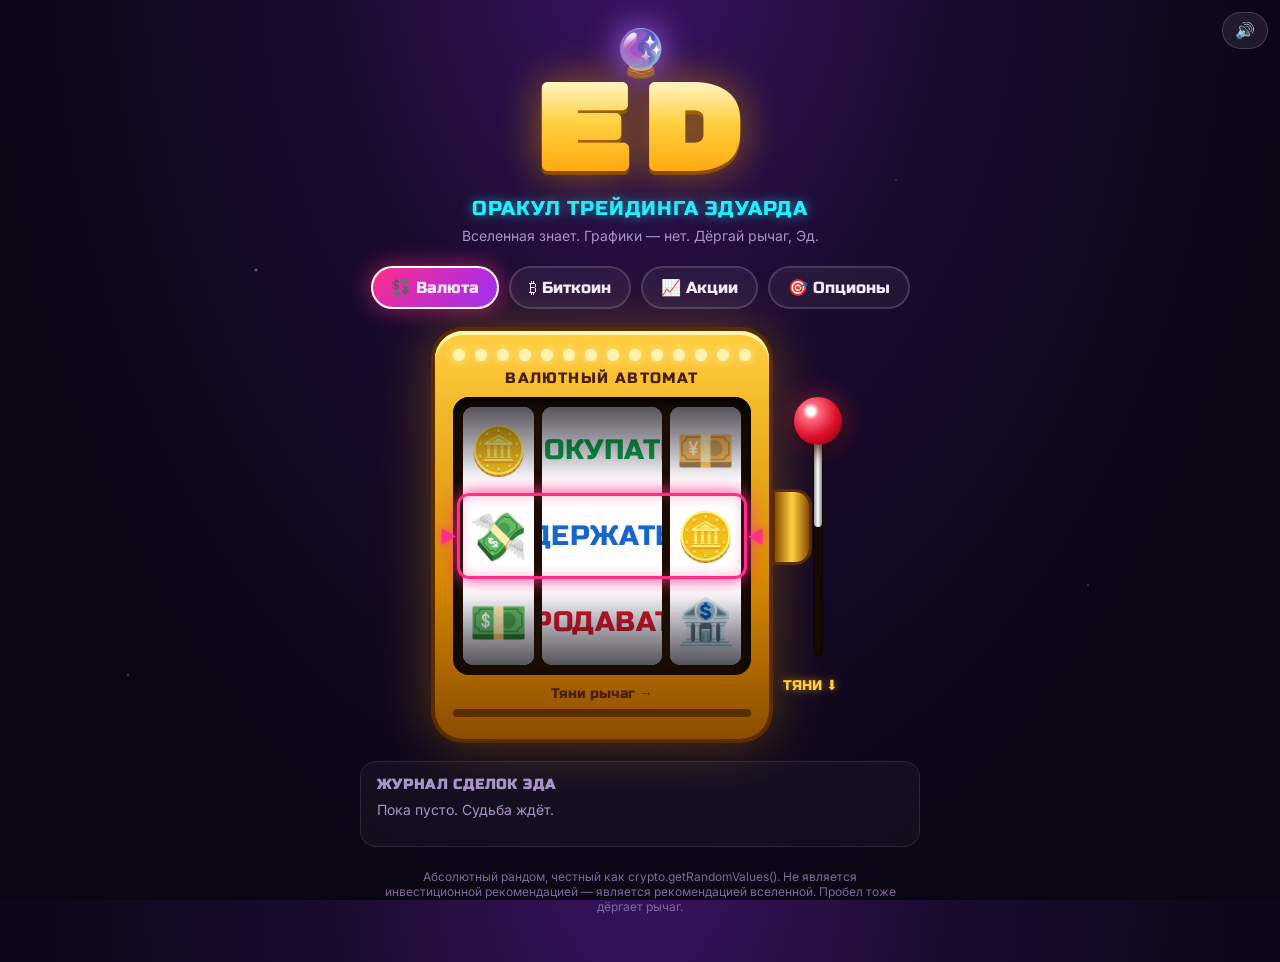
==== index.html @ 6f7f28b7 "Create index.html" ====
<!doctype html>
<html lang="ru">
<head>
<meta charset="utf-8">
<meta name="viewport" content="width=device-width,initial-scale=1">
<title>ED — Оракул трейдинга</title>
<link rel="preconnect" href="https://fonts.googleapis.com">
<link href="https://fonts.googleapis.com/css2?family=Russo+One&family=Rubik+Mono+One&family=Inter:wght@400;600;800&display=swap" rel="stylesheet">
<style>
:root{
  --bg:#0b0614; --bg2:#1a0b2e; --gold:#ffcf3f; --gold2:#ff9d00; --pink:#ff2e88; --cyan:#21f0ff;
  --buy:#2bff88; --sell:#ff3b4f; --hold:#4aa8ff; --text:#f6ecff; --muted:#a993c9;
}
*{box-sizing:border-box;margin:0;padding:0}
html,body{height:100%}
body{
  background:radial-gradient(ellipse at 50% -10%, #3b1466 0%, var(--bg2) 35%, var(--bg) 75%);
  color:var(--text); font-family:Inter,system-ui,sans-serif; overflow-x:hidden; min-height:100vh;
  display:flex; flex-direction:column; align-items:center;
}
body.shake{animation:shake .5s linear 3}
@keyframes shake{0%,100%{transform:translate(0)}20%{transform:translate(-8px,4px)}40%{transform:translate(7px,-5px)}60%{transform:translate(-6px,-3px)}80%{transform:translate(5px,6px)}}
.stars{position:fixed;inset:0;pointer-events:none;z-index:0;
  background-image:radial-gradient(2px 2px at 20% 30%,#fff8,transparent),radial-gradient(1px 1px at 70% 20%,#fff6,transparent),
  radial-gradient(1.5px 1.5px at 40% 80%,#fff5,transparent),radial-gradient(1px 1px at 85% 65%,#fff7,transparent),
  radial-gradient(2px 2px at 10% 75%,#fff4,transparent),radial-gradient(1px 1px at 55% 45%,#fff6,transparent);
  animation:twinkle 4s ease-in-out infinite alternate}
@keyframes twinkle{to{opacity:.4}}
main{position:relative;z-index:1;width:100%;max-width:980px;padding:24px 16px 48px;display:flex;flex-direction:column;align-items:center;gap:22px}

header{text-align:center}
.crystal{font-size:46px;filter:drop-shadow(0 0 18px #b46bff);animation:float 3s ease-in-out infinite}
@keyframes float{50%{transform:translateY(-8px)}}
h1{font-family:'Rubik Mono One',sans-serif;font-size:clamp(56px,13vw,120px);line-height:.9;letter-spacing:.06em;
  background:linear-gradient(180deg,#fff6c9 0%,var(--gold) 40%,var(--gold2) 100%);-webkit-background-clip:text;background-clip:text;color:transparent;
  filter:drop-shadow(0 0 22px #ffb30066) drop-shadow(0 4px 0 #7a3b00)}
.sub{font-family:'Russo One',sans-serif;color:var(--cyan);text-shadow:0 0 12px #21f0ff99;font-size:clamp(14px,3.4vw,20px);margin-top:8px;letter-spacing:.04em}
.tag{color:var(--muted);font-size:14px;margin-top:6px}

.markets{display:flex;flex-wrap:wrap;gap:10px;justify-content:center}
.mkt{font-family:'Russo One',sans-serif;font-size:16px;color:var(--text);background:#ffffff0d;border:2px solid #ffffff26;border-radius:999px;
  padding:10px 18px;cursor:pointer;transition:.2s;display:flex;align-items:center;gap:8px}
.mkt:hover{border-color:var(--pink);transform:translateY(-2px)}
.mkt.active{background:linear-gradient(135deg,var(--pink),#9b2bff);border-color:#fff;box-shadow:0 0 22px #ff2e8899}
.mkt:disabled{opacity:.5;cursor:not-allowed;transform:none}

.machine-wrap{display:flex;align-items:center;gap:6px}
.machine{position:relative;border-radius:28px;padding:18px 18px 22px;
  background:linear-gradient(180deg,#ffcf3f,#d98a00 60%,#8a4d00);box-shadow:0 0 0 4px #5a2c00,0 0 60px #ffb30055,inset 0 4px 0 #fff6b0}
.marquee{display:flex;justify-content:center;gap:10px;margin-bottom:12px}
.bulb{width:12px;height:12px;border-radius:50%;background:#fff3b0;box-shadow:0 0 10px #fff3b0}
.bulb:nth-child(odd){animation:blink .8s infinite}
.bulb:nth-child(even){animation:blink .8s .4s infinite}
.spinning .bulb{animation-duration:.15s}
@keyframes blink{50%{background:#ff2e88;box-shadow:0 0 10px #ff2e88}}
.mname{font-family:'Russo One',sans-serif;text-align:center;color:#4a1f00;font-size:15px;margin:-4px 0 10px;letter-spacing:.08em;text-transform:uppercase}
.window{position:relative;display:grid;grid-template-columns:1fr 1.7fr 1fr;gap:8px;background:#1b0d02;padding:10px;border-radius:16px;box-shadow:inset 0 6px 18px #000}
.reel{position:relative;height:var(--h3);overflow:hidden;border-radius:10px;
  background:linear-gradient(180deg,#d9d2e6 0%,#fff 30%,#fff 70%,#d9d2e6 100%)}
.reel::after{content:"";position:absolute;inset:0;pointer-events:none;
  background:linear-gradient(180deg,#0009 0%,transparent 28%,transparent 72%,#0009 100%)}
.strip{position:absolute;left:0;right:0;top:0;will-change:transform}
.cell{height:var(--h);display:flex;align-items:center;justify-content:center;font-size:calc(var(--h)*.55);user-select:none}
.cell.word{font-family:'Russo One',sans-serif;font-size:calc(var(--h)*.33);letter-spacing:.02em}
.w-buy{color:#0a9c4c}.w-sell{color:#d31a2e}.w-hold{color:#1667c9}
.blur .strip{filter:blur(1.5px)}
.payline{position:absolute;left:4px;right:4px;top:50%;height:var(--h);transform:translateY(-50%);border:3px solid var(--pink);border-radius:12px;
  pointer-events:none;box-shadow:0 0 18px var(--pink),inset 0 0 14px #ff2e8855}
.payline::before,.payline::after{content:"▶";position:absolute;top:50%;transform:translateY(-50%);color:var(--pink);font-size:18px;text-shadow:0 0 8px var(--pink)}
.payline::before{left:-20px}.payline::after{right:-20px;transform:translateY(-50%) scaleX(-1)}
:root{--h:86px;--h3:258px}
@media (max-width:560px){:root{--h:64px;--h3:192px}.machine{padding:12px 10px 16px}}

.timer{font-family:'Russo One',sans-serif;text-align:center;color:#4a1f00;margin-top:10px;font-size:14px;min-height:18px}
.bar{height:8px;background:#5a2c00;border-radius:4px;overflow:hidden;margin-top:6px}
.bar i{display:block;height:100%;width:0;background:linear-gradient(90deg,var(--pink),var(--cyan))}

/* lever */
.lever{position:relative;width:70px;height:300px;touch-action:none;cursor:grab;user-select:none}
.lever.disabled{cursor:not-allowed;opacity:.7}
.lever .mount{position:absolute;left:0;top:50%;width:34px;height:70px;transform:translateY(-50%);border-radius:0 14px 14px 0;
  background:linear-gradient(90deg,#8a4d00,#ffcf3f 50%,#8a4d00);box-shadow:0 0 0 3px #5a2c00}
.lever .slot{position:absolute;left:38px;top:20px;bottom:20px;width:10px;border-radius:6px;background:#1b0d02;box-shadow:inset 0 2px 6px #000}
.lever .rod{position:absolute;left:39px;width:8px;background:linear-gradient(90deg,#999,#fff,#888);border-radius:4px}
.lever .knob{position:absolute;left:19px;width:48px;height:48px;border-radius:50%;
  background:radial-gradient(circle at 35% 30%,#fff 0 8%,#ff6b7f 18%,#e0102c 55%,#6b0010 100%);box-shadow:0 6px 16px #000a,0 0 24px #ff3b4f88}
.hint{font-family:'Russo One',sans-serif;color:var(--gold);text-align:center;font-size:14px;text-shadow:0 0 8px #ffb300aa;animation:pulse 1.4s infinite}
@keyframes pulse{50%{opacity:.4}}

.log{width:100%;max-width:560px;background:#ffffff08;border:1px solid #ffffff1a;border-radius:16px;padding:14px 16px}
.log h3{font-family:'Russo One',sans-serif;font-size:14px;color:var(--muted);letter-spacing:.08em;margin-bottom:8px}
.log ul{list-style:none;display:flex;flex-direction:column;gap:6px;font-size:14px}
.log li{display:flex;justify-content:space-between;gap:10px;border-bottom:1px dashed #ffffff14;padding-bottom:6px}
.log li:last-child{border:0}
.log .empty{color:var(--muted)}
.stats{display:flex;gap:14px;font-size:13px;color:var(--muted);margin-top:8px;flex-wrap:wrap}
footer{color:#7d6a99;font-size:12px;text-align:center;max-width:520px}

/* verdict overlay */
.overlay{position:fixed;inset:0;z-index:20;display:flex;align-items:center;justify-content:center;flex-direction:column;gap:18px;padding:16px;
  background:#000c;opacity:0;pointer-events:none;transition:opacity .3s;text-align:center}
.overlay.show{opacity:1;pointer-events:auto}
.verdict{font-family:'Rubik Mono One',sans-serif;font-size:clamp(34px,9vw,92px);line-height:1.05;transform:scale(.2) rotate(-12deg);opacity:0}
.overlay.show .verdict{animation:slam .7s cubic-bezier(.2,1.6,.4,1) forwards}
@keyframes slam{to{transform:scale(1) rotate(-3deg);opacity:1}}
.overlay.buy .verdict{color:var(--buy);text-shadow:0 0 30px var(--buy),0 6px 0 #064}
.overlay.sell .verdict{color:var(--sell);text-shadow:0 0 30px var(--sell),0 6px 0 #600}
.overlay.hold .verdict{color:var(--hold);text-shadow:0 0 30px var(--hold),0 6px 0 #034}
.overlay.sell{animation:redflash .25s steps(2) 6}
@keyframes redflash{50%{background:#5a000dcc}}
.overlay.buy{background:radial-gradient(circle,#0a3a20cc,#000d)}
.overlay.hold{background:radial-gradient(circle,#0a2240cc,#000d)}
.prophecy{font-size:clamp(15px,3.5vw,20px);color:#fff;max-width:620px;opacity:0;transition:opacity .4s .5s}
.overlay.show .prophecy{opacity:.92}
.again{font-family:'Russo One',sans-serif;font-size:18px;padding:12px 26px;border-radius:999px;border:0;cursor:pointer;
  background:linear-gradient(135deg,var(--gold),var(--gold2));color:#3a1800;box-shadow:0 0 22px #ffb30088;opacity:0;transition:opacity .4s .9s}
.overlay.show .again{opacity:1}
canvas#fx{position:fixed;inset:0;z-index:30;pointer-events:none}
.sound{position:fixed;top:12px;right:12px;z-index:40;background:#ffffff14;border:1px solid #ffffff2a;color:var(--text);border-radius:999px;padding:8px 12px;cursor:pointer;font-size:16px}
</style>
</head>
<body>
<div class="stars"></div>
<button class="sound" id="sound" title="Звук">🔊</button>
<main>
  <header>
    <div class="crystal">🔮</div>
    <h1>ED</h1>
    <div class="sub">ОРАКУЛ ТРЕЙДИНГА ЭДУАРДА</div>
    <div class="tag">Вселенная знает. Графики — нет. Дёргай рычаг, Эд.</div>
  </header>

  <div class="markets" id="markets">
    <button class="mkt active" data-m="fx">💱 Валюта</button>
    <button class="mkt" data-m="btc">₿ Биткоин</button>
    <button class="mkt" data-m="stocks">📈 Акции</button>
    <button class="mkt" data-m="options">🎯 Опционы</button>
  </div>

  <div class="machine-wrap">
    <div class="machine" id="machine">
      <div class="marquee" id="marquee"></div>
      <div class="mname" id="mname">Валютный автомат</div>
      <div class="window">
        <div class="reel" id="r0"><div class="strip"></div></div>
        <div class="reel" id="r1"><div class="strip"></div></div>
        <div class="reel" id="r2"><div class="strip"></div></div>
        <div class="payline"></div>
      </div>
      <div class="timer" id="timer">Тяни рычаг →</div>
      <div class="bar"><i id="bar"></i></div>
    </div>
    <div>
      <div class="lever" id="lever">
        <div class="mount"></div><div class="slot"></div>
        <div class="rod" id="rod"></div><div class="knob" id="knob"></div>
      </div>
      <div class="hint" id="hint">ТЯНИ ⬇</div>
    </div>
  </div>

  <section class="log">
    <h3>ЖУРНАЛ СДЕЛОК ЭДА</h3>
    <ul id="log"><li class="empty">Пока пусто. Судьба ждёт.</li></ul>
    <div class="stats" id="stats"></div>
  </section>

  <footer>Абсолютный рандом, честный как crypto.getRandomValues(). Не является инвестиционной рекомендацией — является рекомендацией вселенной. Пробел тоже дёргает рычаг.</footer>
</main>

<div class="overlay" id="overlay">
  <div class="verdict" id="verdict"></div>
  <div class="prophecy" id="prophecy"></div>
  <button class="again" id="again">Ещё разок 🎰</button>
</div>
<canvas id="fx"></canvas>

<script>
const MARKETS = {
  fx:      {name:'Валютный автомат',  sym:['💵','💶','💴','💷','₽','🏦','💸','🪙'], fx:['💵','💶','💸']},
  btc:     {name:'Крипто-автомат',    sym:['₿','🚀','🌕','🐳','💎','🧻','⛏️','🦍'], fx:['₿','🚀','🌕']},
  stocks:  {name:'Биржевой автомат',  sym:['🐂','🐻','📈','📉','🏛️','🍏','🚗','💼'], fx:['📈','🐂','💰']},
  options: {name:'Опционный автомат', sym:['Δ','Γ','Θ','ν','📞','🎯','⏳','🎲'], fx:['🎯','📞','🎲']},
};
const DECISIONS = {
  buy:  {word:'ПОКУПАТЬ', cls:'w-buy',  emoji:['🚀','💰','🤑','📈','🟢'],
    verdicts:['ЭД, ПОКУПАЙ!','ЭД, ЗАХОДИ!','ЭД, БЕРИ НА ВСЕ!','ЭД, ЖМИ BUY!'],
    prophecy:['Звёзды выстроились в зелёную свечу. Это знак.','Рынок шепчет твоё имя, Эдуард. Он хочет, чтобы ты зашёл.','Луна в фазе «to the moon». Не спорь с луной.','Хрустальный шар показал ракету. И, кажется, ламбу.']},
  sell: {word:'ПРОДАВАТЬ', cls:'w-sell', emoji:['🔥','📉','🚨','🩸','🔴'],
    verdicts:['ЭД, СРОЧНО ПРОДАВАЙ!','ЭД, СЛИВАЙ ВСЁ!','ЭД, БЕГИ!','ЭД, ЖМИ SELL!'],
    prophecy:['Карты Таро выпали медведем. Три раза подряд.','Меркурий ретроградный, а график — тем более.','Духи предков настоятельно советуют выйти в кэш.','Шар треснул. Это плохой знак для лонгов.']},
  hold: {word:'ДЕРЖАТЬ', cls:'w-hold', emoji:['💎','🙌','🧘','🗿','🔵'],
    verdicts:['ЭД, ДЕРЖИ!','ЭД, НИ ШАГУ НАЗАД!','ЭД, АЛМАЗНЫЕ РУКИ!','ЭД, ТЕРПИ!'],
    prophecy:['Вселенная говорит: ничего не трогай. Вообще ничего.','Истинный трейдер — это скала. Будь скалой, Эд.','Терпение — тоже позиция. Самая дзенская.','Гадалка зевнула и сказала: «Подожди». Это всё.']},
};
const KEYS = Object.keys(DECISIONS);
const SPIN_MS = 10000;
const STOPS = [5200, 7600, SPIN_MS]; // reels stop one by one, the center one last

const rnd = n => { const a = new Uint32Array(1); crypto.getRandomValues(a); return a[0] % n; };
const pick = arr => arr[rnd(arr.length)];

let market = 'fx', spinning = false, soundOn = true, history = [];
try { history = JSON.parse(localStorage.getItem('ed-history') || '[]'); soundOn = localStorage.getItem('ed-sound') !== '0'; } catch(e) {}

const $ = id => document.getElementById(id);
const reels = [0,1,2].map(i => $('r'+i));
const cellH = () => parseFloat(getComputedStyle(document.documentElement).getPropertyValue('--h'));

// marquee bulbs
for (let i=0;i<14;i++) $('marquee').appendChild(Object.assign(document.createElement('span'),{className:'bulb'}));

function cellHTML(item){
  if (typeof item === 'object') return `<div class="cell word ${item.cls}">${item.word}</div>`;
  return `<div class="cell">${item}</div>`;
}
function centerItem(){ const k = pick(KEYS); return Math.random()<.6 ? {key:k,...DECISIONS[k]} : pick(MARKETS[market].sym); }
function build(reelIdx, length, finalItem){
  const items = [];
  for (let i=0;i<length;i++) items.push(reelIdx===1 ? centerItem() : pick(MARKETS[market].sym));
  if (finalItem !== undefined) items[length-2] = finalItem; // land in middle of 3 visible rows
  return items;
}
function renderIdle(){
  reels.forEach((r,i) => {
    const strip = r.querySelector('.strip');
    let items = build(i,3);
    if (i===1) items = [{...DECISIONS.buy},{...DECISIONS.hold},{...DECISIONS.sell}];
    strip.innerHTML = items.map(cellHTML).join('');
    strip.style.transform = 'translateY(0)';
  });
}

// ---------- sound ----------
let ac;
function tone(f, d=.06, type='square', vol=.05){
  if (!soundOn) return;
  ac = ac || new (window.AudioContext||window.webkitAudioContext)();
  const o = ac.createOscillator(), g = ac.createGain();
  o.type = type; o.frequency.value = f; g.gain.value = vol;
  g.gain.exponentialRampToValueAtTime(.0001, ac.currentTime + d);
  o.connect(g).connect(ac.destination); o.start(); o.stop(ac.currentTime + d);
}
function fanfare(kind){
  const seq = kind==='buy' ? [523,659,784,1047] : kind==='sell' ? [440,370,311,220] : [392,392,523,523];
  seq.forEach((f,i)=>setTimeout(()=>tone(f,.25,kind==='sell'?'sawtooth':'triangle',.08), i*140));
}
$('sound').textContent = soundOn ? '🔊' : '🔇';
$('sound').onclick = () => { soundOn = !soundOn; $('sound').textContent = soundOn?'🔊':'🔇'; try{localStorage.setItem('ed-sound', soundOn?'1':'0')}catch(e){} };

// ---------- spin ----------
function spin(){
  if (spinning) return;
  spinning = true;
  document.querySelectorAll('.mkt').forEach(b=>b.disabled=true);
  $('lever').classList.add('disabled'); $('hint').style.visibility='hidden';
  $('machine').classList.add('spinning');

  const resultKey = KEYS[rnd(3)];
  const result = {key:resultKey, ...DECISIONS[resultKey]};
  const h = cellH();
  const t0 = performance.now();

  const plans = reels.map((r,i) => {
    const len = 40 + i*18 + (i===1?30:0);
    const items = build(i, len, i===1 ? result : undefined);
    const strip = r.querySelector('.strip');
    strip.innerHTML = items.map(cellHTML).join('');
    r.classList.add('blur');
    return {strip, dist:(len-3)*h, dur:STOPS[i], done:false, lastCell:-1, reel:r};
  });

  const ease = t => 1 - Math.pow(1-t, 4);
  function frame(now){
    const el = now - t0;
    $('bar').style.width = Math.min(100, el/SPIN_MS*100)+'%';
    const left = Math.max(0, Math.ceil((SPIN_MS-el)/1000));
    $('timer').textContent = left>0 ? `Вселенная думает… ${left}` : 'Готово!';
    let all = true;
    plans.forEach((p,i) => {
      if (p.done) return;
      const t = Math.min(1, el/p.dur), y = ease(t)*p.dist;
      p.strip.style.transform = `translateY(${-y}px)`;
      const c = Math.floor(y/h);
      if (c !== p.lastCell){ p.lastCell = c; if (i===1) tone(220+rnd(200), .03, 'square', .025); }
      if (t>=1){ p.done = true; p.reel.classList.remove('blur'); tone(140,.12,'triangle',.12); }
      else all = false;
    });
    if (!all) requestAnimationFrame(frame); else setTimeout(()=>finish(result), 350);
  }
  requestAnimationFrame(frame);
}

function finish(result){
  const ov = $('overlay');
  ov.className = 'overlay ' + result.key;
  $('verdict').textContent = pick(result.verdicts) + ' ' + pick(result.emoji);
  $('prophecy').textContent = pick(result.prophecy);
  void ov.offsetWidth; ov.classList.add('show');
  fanfare(result.key);
  if (result.key==='sell'){ document.body.classList.remove('shake'); void document.body.offsetWidth; document.body.classList.add('shake'); }
  burst(result.key==='buy' ? [...result.emoji, ...MARKETS[market].fx] : result.emoji, result.key);

  history.unshift({m:market, k:result.key, t:Date.now()});
  history = history.slice(0,50);
  try{ localStorage.setItem('ed-history', JSON.stringify(history)); }catch(e){}
  renderLog();
}

function reset(){
  $('overlay').classList.remove('show');
  spinning = false;
  document.querySelectorAll('.mkt').forEach(b=>b.disabled=false);
  $('lever').classList.remove('disabled'); $('hint').style.visibility='visible';
  $('machine').classList.remove('spinning');
  $('timer').textContent = 'Тяни рычаг →'; $('bar').style.width = '0';
}
$('again').onclick = reset;
$('overlay').addEventListener('click', e => { if (e.target.id==='overlay') reset(); });

// ---------- log ----------
function renderLog(){
  const ul = $('log');
  if (!history.length){ ul.innerHTML = '<li class="empty">Пока пусто. Судьба ждёт.</li>'; $('stats').textContent=''; return; }
  const mLabel = {fx:'💱 Валюта',btc:'₿ Биткоин',stocks:'📈 Акции',options:'🎯 Опционы'};
  ul.innerHTML = history.slice(0,6).map(h => {
    const d = DECISIONS[h.k], time = new Date(h.t).toLocaleTimeString('ru-RU',{hour:'2-digit',minute:'2-digit'});
    return `<li><span>${time} · ${mLabel[h.m]}</span><b class="${d.cls}" style="filter:brightness(1.6)">${d.word}</b></li>`;
  }).join('');
  const c = {buy:0,sell:0,hold:0}; history.forEach(h=>c[h.k]++);
  $('stats').innerHTML = `Всего предсказаний: ${history.length} · 🟢 ${c.buy} · 🔴 ${c.sell} · 🔵 ${c.hold}`;
}

// ---------- markets ----------
document.querySelectorAll('.mkt').forEach(b => b.onclick = () => {
  if (spinning) return;
  document.querySelectorAll('.mkt').forEach(x=>x.classList.remove('active'));
  b.classList.add('active'); market = b.dataset.m;
  $('mname').textContent = MARKETS[market].name;
  tone(660,.08,'triangle',.06);
  renderIdle();
});

// ---------- lever ----------
const lever = $('lever'), knob = $('knob'), rod = $('rod');
const TOP = 20, BOTTOM = 232, MID = 150; // knob y range, rod pivot y
function setKnob(y){
  knob.style.top = y+'px';
  const cy = y+24;
  rod.style.top = Math.min(cy,MID)+'px';
  rod.style.height = Math.abs(MID-cy)+'px';
}
setKnob(TOP);
let drag = null;
lever.addEventListener('pointerdown', e => {
  if (spinning) return;
  drag = {startY:e.clientY, y:TOP, pulled:false};
  lever.setPointerCapture(e.pointerId); lever.style.cursor='grabbing';
});
lever.addEventListener('pointermove', e => {
  if (!drag) return;
  drag.y = Math.max(TOP, Math.min(BOTTOM, TOP + (e.clientY - drag.startY)));
  setKnob(drag.y);
  if (drag.y > BOTTOM-25 && !drag.pulled){ drag.pulled = true; tone(90,.15,'sawtooth',.1); }
});
function release(){
  if (!drag) return;
  const pulled = drag.pulled, moved = drag.y > TOP+6;
  drag = null; lever.style.cursor='';
  if (!pulled && !moved){ autoPull(); return; } // a plain click pulls it too
  springBack(pulled);
}
lever.addEventListener('pointerup', release);
lever.addEventListener('pointercancel', release);
function springBack(fire){
  const from = parseFloat(knob.style.top), t0 = performance.now();
  if (fire) spin();
  (function step(now){
    const t = Math.min(1,(now-t0)/450);
    const bounce = Math.sin(t*Math.PI*3)*(1-t)*12;
    setKnob(from + (TOP-from)*(1-Math.pow(1-t,3)) - bounce);
    if (t<1) requestAnimationFrame(step); else setKnob(TOP);
  })(t0);
}
function autoPull(){
  if (spinning) return;
  const t0 = performance.now();
  (function step(now){
    const t = Math.min(1,(now-t0)/260);
    setKnob(TOP + (BOTTOM-TOP)*t*t);
    if (t<1) requestAnimationFrame(step); else { tone(90,.15,'sawtooth',.1); springBack(true); }
  })(t0);
}
document.addEventListener('keydown', e => {
  if (e.code==='Space'){ e.preventDefault(); if ($('overlay').classList.contains('show')) reset(); else autoPull(); }
});

// ---------- particles ----------
const cv = $('fx'), cx = cv.getContext('2d');
let parts = [];
function size(){ cv.width = innerWidth*devicePixelRatio; cv.height = innerHeight*devicePixelRatio; }
size(); addEventListener('resize', size);
function burst(emojis, kind){
  const W = innerWidth, H = innerHeight;
  for (let i=0;i<140;i++){
    const fromTop = kind!=='buy';
    parts.push({
      e: pick(emojis),
      x: fromTop ? Math.random()*W : W/2 + (Math.random()-.5)*120,
      y: fromTop ? -40 - Math.random()*H : H + 20,
      vx: fromTop ? (Math.random()-.5)*2 : (Math.random()-.5)*14,
      vy: fromTop ? 2+Math.random()*4 : -(12+Math.random()*12),
      g: fromTop ? .05 : .32,
      r: Math.random()*6, vr:(Math.random()-.5)*.2,
      s: 22+Math.random()*30, life: 260
    });
  }
  if (!animating) loop();
}
let animating = false;
function loop(){
  animating = true;
  const d = devicePixelRatio;
  cx.setTransform(d,0,0,d,0,0);
  cx.clearRect(0,0,innerWidth,innerHeight);
  parts.forEach(p => {
    p.vy += p.g; p.x += p.vx; p.y += p.vy; p.r += p.vr; p.life--;
    cx.save(); cx.translate(p.x,p.y); cx.rotate(p.r);
    cx.globalAlpha = Math.min(1, p.life/40);
    cx.font = p.s+'px serif'; cx.textAlign='center'; cx.textBaseline='middle';
    cx.fillText(p.e,0,0); cx.restore();
  });
  parts = parts.filter(p => p.life>0 && p.y < innerHeight+80);
  if (parts.length) requestAnimationFrame(loop); else { animating = false; cx.clearRect(0,0,innerWidth,innerHeight); }
}

renderIdle(); renderLog();
</script>
</body>
</html>
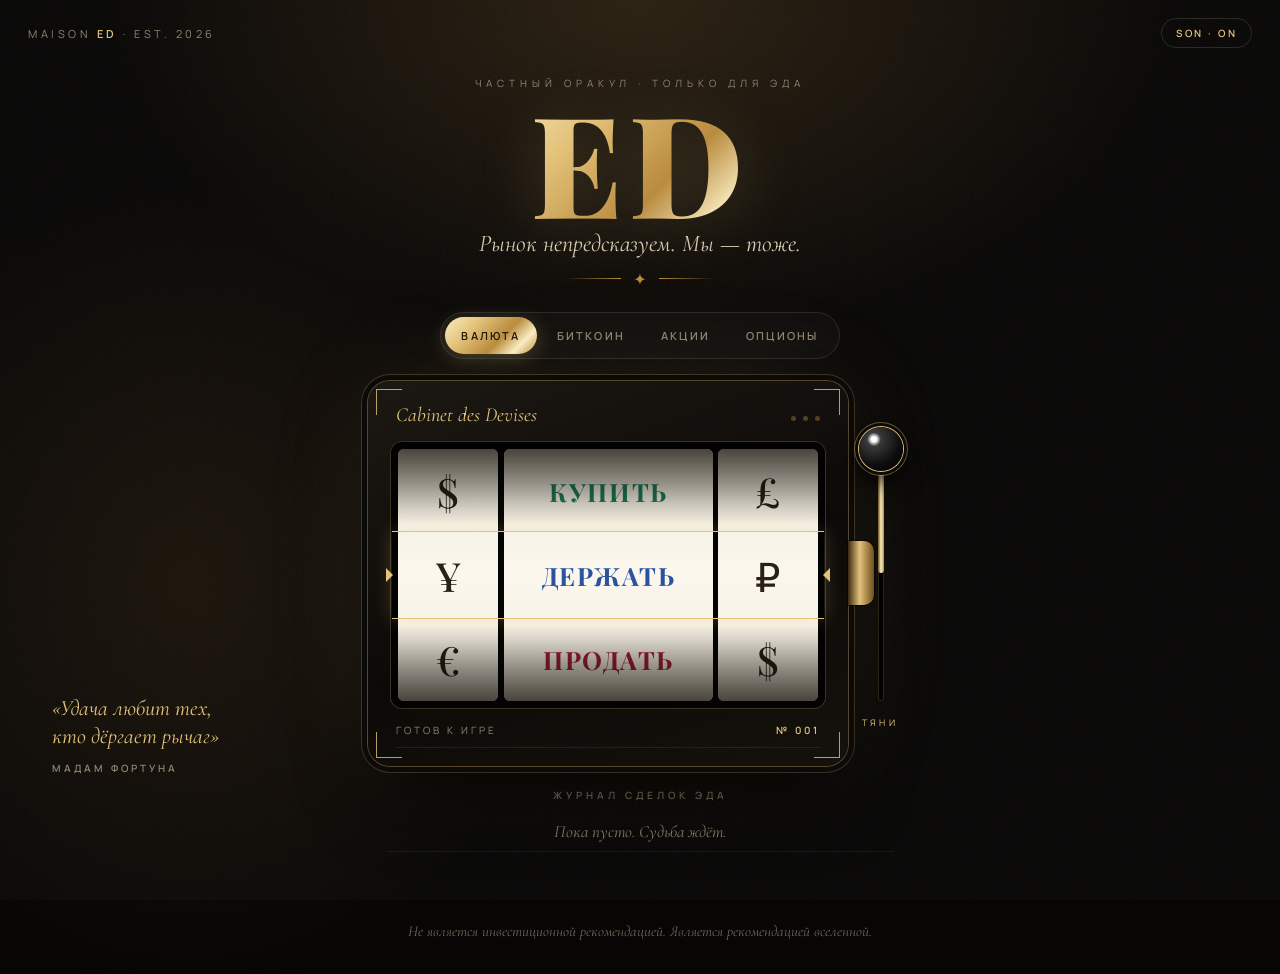
==== commit e2241727: "Luxury-редизайн, 5 сек вращения, адаптив под iPhone Co-Authored-By: Claude Opus 5.5 <noreply@anthrop" ====
--- a/index.html
+++ b/index.html
@@ -2,439 +2,479 @@
 <html lang="ru">
 <head>
 <meta charset="utf-8">
-<meta name="viewport" content="width=device-width,initial-scale=1">
-<title>ED — Оракул трейдинга</title>
+<meta name="viewport" content="width=device-width,initial-scale=1,viewport-fit=cover">
+<meta name="theme-color" content="#070605">
+<meta name="apple-mobile-web-app-capable" content="yes">
+<meta name="apple-mobile-web-app-status-bar-style" content="black-translucent">
+<title>ED — Maison de Fortune</title>
 <link rel="preconnect" href="https://fonts.googleapis.com">
-<link href="https://fonts.googleapis.com/css2?family=Russo+One&family=Rubik+Mono+One&family=Inter:wght@400;600;800&display=swap" rel="stylesheet">
+<link rel="preconnect" href="https://fonts.gstatic.com" crossorigin>
+<link href="https://fonts.googleapis.com/css2?family=Playfair+Display:ital,wght@0,500;0,700;0,900;1,400;1,500&family=Cormorant+Garamond:ital,wght@0,500;1,400;1,500&family=Manrope:wght@400;600;700&display=swap" rel="stylesheet">
 <style>
 :root{
-  --bg:#0b0614; --bg2:#1a0b2e; --gold:#ffcf3f; --gold2:#ff9d00; --pink:#ff2e88; --cyan:#21f0ff;
-  --buy:#2bff88; --sell:#ff3b4f; --hold:#4aa8ff; --text:#f6ecff; --muted:#a993c9;
-}
-*{box-sizing:border-box;margin:0;padding:0}
-html,body{height:100%}
+  --bg:#070605; --ink:#f3ead8; --muted:#8f8571;
+  --g1:#fbefc4; --g2:#e3c27a; --g3:#b98b3e; --g4:#6e4f1d;
+  --gold:linear-gradient(135deg,var(--g1) 0%,var(--g2) 30%,var(--g3) 60%,var(--g1) 80%,var(--g3) 100%);
+  --buy:#3fb28a; --sell:#c2384a; --hold:#4f7fd1;
+  --h:84px;
+  --serif:'Playfair Display',Georgia,serif; --cg:'Cormorant Garamond',Georgia,serif; --sans:Manrope,system-ui,sans-serif;
+}
+*{box-sizing:border-box;margin:0;padding:0;-webkit-tap-highlight-color:transparent}
+html{background:var(--bg)}
 body{
-  background:radial-gradient(ellipse at 50% -10%, #3b1466 0%, var(--bg2) 35%, var(--bg) 75%);
-  color:var(--text); font-family:Inter,system-ui,sans-serif; overflow-x:hidden; min-height:100vh;
-  display:flex; flex-direction:column; align-items:center;
-}
-body.shake{animation:shake .5s linear 3}
-@keyframes shake{0%,100%{transform:translate(0)}20%{transform:translate(-8px,4px)}40%{transform:translate(7px,-5px)}60%{transform:translate(-6px,-3px)}80%{transform:translate(5px,6px)}}
-.stars{position:fixed;inset:0;pointer-events:none;z-index:0;
-  background-image:radial-gradient(2px 2px at 20% 30%,#fff8,transparent),radial-gradient(1px 1px at 70% 20%,#fff6,transparent),
-  radial-gradient(1.5px 1.5px at 40% 80%,#fff5,transparent),radial-gradient(1px 1px at 85% 65%,#fff7,transparent),
-  radial-gradient(2px 2px at 10% 75%,#fff4,transparent),radial-gradient(1px 1px at 55% 45%,#fff6,transparent);
-  animation:twinkle 4s ease-in-out infinite alternate}
-@keyframes twinkle{to{opacity:.4}}
-main{position:relative;z-index:1;width:100%;max-width:980px;padding:24px 16px 48px;display:flex;flex-direction:column;align-items:center;gap:22px}
-
+  min-height:100dvh;background-attachment:fixed;color:var(--ink);font-family:var(--sans);overflow-x:hidden;
+  background:
+    radial-gradient(ellipse 60% 50% at 50% 0%,#2a1f10 0%,transparent 70%),
+    radial-gradient(ellipse 40% 60% at 15% 60%,#1a130a 0%,transparent 70%),
+    var(--bg);
+  padding:env(safe-area-inset-top) env(safe-area-inset-right) env(safe-area-inset-bottom) env(safe-area-inset-left);
+  touch-action:manipulation;
+}
+body.shake main{animation:shake .45s ease-in-out 2}
+@keyframes shake{25%{transform:translateX(-6px)}75%{transform:translateX(6px)}}
+.grain{position:fixed;inset:0;pointer-events:none;z-index:2;opacity:.06;
+  background-image:url("data:image/svg+xml,%3Csvg xmlns='http://www.w3.org/2000/svg' width='160' height='160'%3E%3Cfilter id='n'%3E%3CfeTurbulence type='fractalNoise' baseFrequency='.9' numOctaves='2'/%3E%3C/filter%3E%3Crect width='100%25' height='100%25' filter='url(%23n)'/%3E%3C/svg%3E")}
+
+.gold-text{background:var(--gold);-webkit-background-clip:text;background-clip:text;color:transparent}
+
+/* top bar */
+.topbar{position:relative;z-index:5;display:flex;justify-content:space-between;align-items:center;padding:18px 28px;
+  font-size:11px;letter-spacing:.32em;text-transform:uppercase;color:var(--muted)}
+.topbar b{color:var(--g2);font-weight:600}
+.sound{background:none;border:1px solid #ffffff22;color:var(--g2);border-radius:999px;padding:7px 14px;font:600 10px var(--sans);
+  letter-spacing:.25em;text-transform:uppercase;cursor:pointer}
+
+/* layout */
+.stage{position:relative;z-index:3;display:grid;grid-template-columns:minmax(0,1fr) auto minmax(0,1fr);align-items:center;
+  max-width:1280px;margin:0 auto;padding:0 24px 40px;min-height:calc(100dvh - 60px)}
+.muse{position:relative;align-self:stretch;min-height:560px}
+.muse img{position:absolute;right:-40px;bottom:0;height:100%;max-height:820px;width:auto;max-width:none;object-fit:cover;
+  -webkit-mask-image:linear-gradient(90deg,transparent 0%,#000 25%,#000 70%,transparent 100%),linear-gradient(0deg,transparent 0%,#000 18%);
+  -webkit-mask-composite:source-in;mask-image:linear-gradient(90deg,transparent 0%,#000 25%,#000 70%,transparent 100%),linear-gradient(0deg,transparent 0%,#000 18%);
+  mask-composite:intersect;filter:contrast(1.05) saturate(.85) sepia(.15);opacity:.95}
+.muse .caption{position:absolute;left:8%;bottom:12%;font-family:var(--cg);font-style:italic;font-size:22px;color:var(--g2);line-height:1.3;max-width:220px}
+.muse .caption small{display:block;font:600 10px var(--sans);letter-spacing:.3em;text-transform:uppercase;color:var(--muted);font-style:normal;margin-top:10px}
+
+.center{display:flex;flex-direction:column;align-items:center;gap:22px;padding:10px 0;width:min(560px,100%)}
 header{text-align:center}
-.crystal{font-size:46px;filter:drop-shadow(0 0 18px #b46bff);animation:float 3s ease-in-out infinite}
-@keyframes float{50%{transform:translateY(-8px)}}
-h1{font-family:'Rubik Mono One',sans-serif;font-size:clamp(56px,13vw,120px);line-height:.9;letter-spacing:.06em;
-  background:linear-gradient(180deg,#fff6c9 0%,var(--gold) 40%,var(--gold2) 100%);-webkit-background-clip:text;background-clip:text;color:transparent;
-  filter:drop-shadow(0 0 22px #ffb30066) drop-shadow(0 4px 0 #7a3b00)}
-.sub{font-family:'Russo One',sans-serif;color:var(--cyan);text-shadow:0 0 12px #21f0ff99;font-size:clamp(14px,3.4vw,20px);margin-top:8px;letter-spacing:.04em}
-.tag{color:var(--muted);font-size:14px;margin-top:6px}
-
-.markets{display:flex;flex-wrap:wrap;gap:10px;justify-content:center}
-.mkt{font-family:'Russo One',sans-serif;font-size:16px;color:var(--text);background:#ffffff0d;border:2px solid #ffffff26;border-radius:999px;
-  padding:10px 18px;cursor:pointer;transition:.2s;display:flex;align-items:center;gap:8px}
-.mkt:hover{border-color:var(--pink);transform:translateY(-2px)}
-.mkt.active{background:linear-gradient(135deg,var(--pink),#9b2bff);border-color:#fff;box-shadow:0 0 22px #ff2e8899}
-.mkt:disabled{opacity:.5;cursor:not-allowed;transform:none}
-
-.machine-wrap{display:flex;align-items:center;gap:6px}
-.machine{position:relative;border-radius:28px;padding:18px 18px 22px;
-  background:linear-gradient(180deg,#ffcf3f,#d98a00 60%,#8a4d00);box-shadow:0 0 0 4px #5a2c00,0 0 60px #ffb30055,inset 0 4px 0 #fff6b0}
-.marquee{display:flex;justify-content:center;gap:10px;margin-bottom:12px}
-.bulb{width:12px;height:12px;border-radius:50%;background:#fff3b0;box-shadow:0 0 10px #fff3b0}
-.bulb:nth-child(odd){animation:blink .8s infinite}
-.bulb:nth-child(even){animation:blink .8s .4s infinite}
-.spinning .bulb{animation-duration:.15s}
-@keyframes blink{50%{background:#ff2e88;box-shadow:0 0 10px #ff2e88}}
-.mname{font-family:'Russo One',sans-serif;text-align:center;color:#4a1f00;font-size:15px;margin:-4px 0 10px;letter-spacing:.08em;text-transform:uppercase}
-.window{position:relative;display:grid;grid-template-columns:1fr 1.7fr 1fr;gap:8px;background:#1b0d02;padding:10px;border-radius:16px;box-shadow:inset 0 6px 18px #000}
-.reel{position:relative;height:var(--h3);overflow:hidden;border-radius:10px;
-  background:linear-gradient(180deg,#d9d2e6 0%,#fff 30%,#fff 70%,#d9d2e6 100%)}
+.eyebrow{font-size:10px;letter-spacing:.5em;text-transform:uppercase;color:var(--muted)}
+h1{font-family:var(--serif);font-weight:900;font-size:clamp(84px,11vw,148px);line-height:.9;letter-spacing:.04em;margin:8px 0 4px;
+  filter:drop-shadow(0 8px 30px #e3c27a33)}
+.tagline{font-family:var(--cg);font-style:italic;font-size:clamp(18px,2.2vw,24px);color:#d8ccb2}
+.rule{display:flex;align-items:center;gap:12px;justify-content:center;color:var(--g3);margin-top:10px}
+.rule::before,.rule::after{content:"";width:56px;height:1px;background:linear-gradient(90deg,transparent,var(--g3))}
+.rule::after{transform:scaleX(-1)}
+
+.markets{display:flex;gap:4px;padding:4px;border:1px solid #ffffff1a;border-radius:999px;background:#ffffff06;backdrop-filter:blur(6px)}
+.mkt{font:600 11px var(--sans);letter-spacing:.2em;text-transform:uppercase;color:var(--muted);background:none;border:0;border-radius:999px;
+  padding:11px 16px;cursor:pointer;transition:color .25s,background .25s;white-space:nowrap}
+.mkt:hover{color:var(--ink)}
+.mkt.active{background:var(--gold);color:#1b1206;box-shadow:0 4px 20px #e3c27a40}
+.mkt:disabled{cursor:not-allowed}
+
+/* machine */
+.rig{display:flex;align-items:center;gap:0}
+.machine{position:relative;padding:22px 22px 18px;border-radius:22px;width:min(480px,calc(100vw - 100px));
+  background:linear-gradient(160deg,#1c1813,#0c0a08 55%,#15110c);
+  box-shadow:0 0 0 1px #e3c27a55,0 0 0 6px #0c0a08,0 0 0 7px #e3c27a33,0 40px 80px -20px #000,0 0 120px -30px #e3c27a40}
+.corner{position:absolute;width:26px;height:26px;border:1px solid var(--g2);opacity:.8}
+.corner.tl{top:8px;left:8px;border-right:0;border-bottom:0}
+.corner.tr{top:8px;right:8px;border-left:0;border-bottom:0}
+.corner.bl{bottom:8px;left:8px;border-right:0;border-top:0}
+.corner.br{bottom:8px;right:8px;border-left:0;border-top:0}
+.mhead{display:flex;justify-content:space-between;align-items:baseline;margin-bottom:14px;padding:0 6px}
+.mname{font-family:var(--cg);font-style:italic;font-size:20px;color:var(--g2)}
+.mno{font-size:10px;letter-spacing:.3em;color:var(--muted)}
+.lights{display:flex;gap:7px}
+.lights i{width:5px;height:5px;border-radius:50%;background:var(--g3);opacity:.4}
+.spinning .lights i{animation:glow .5s infinite}
+.spinning .lights i:nth-child(2){animation-delay:.1s}.spinning .lights i:nth-child(3){animation-delay:.2s}
+@keyframes glow{50%{opacity:1;background:var(--g1);box-shadow:0 0 8px var(--g1)}}
+
+.window{position:relative;display:grid;grid-template-columns:1fr 2.1fr 1fr;gap:6px;padding:8px;border-radius:12px;
+  background:#050404;box-shadow:inset 0 0 0 1px #e3c27a40,inset 0 10px 30px #000}
+.reel{position:relative;height:calc(var(--h)*3);overflow:hidden;border-radius:6px;container-type:inline-size;
+  background:linear-gradient(180deg,#d9cfbb 0%,#f6f0e3 22%,#fbf7ee 50%,#f6f0e3 78%,#d9cfbb 100%)}
 .reel::after{content:"";position:absolute;inset:0;pointer-events:none;
-  background:linear-gradient(180deg,#0009 0%,transparent 28%,transparent 72%,#0009 100%)}
+  background:linear-gradient(180deg,#000a 0%,transparent 30%,transparent 70%,#000a 100%)}
 .strip{position:absolute;left:0;right:0;top:0;will-change:transform}
-.cell{height:var(--h);display:flex;align-items:center;justify-content:center;font-size:calc(var(--h)*.55);user-select:none}
-.cell.word{font-family:'Russo One',sans-serif;font-size:calc(var(--h)*.33);letter-spacing:.02em}
-.w-buy{color:#0a9c4c}.w-sell{color:#d31a2e}.w-hold{color:#1667c9}
-.blur .strip{filter:blur(1.5px)}
-.payline{position:absolute;left:4px;right:4px;top:50%;height:var(--h);transform:translateY(-50%);border:3px solid var(--pink);border-radius:12px;
-  pointer-events:none;box-shadow:0 0 18px var(--pink),inset 0 0 14px #ff2e8855}
-.payline::before,.payline::after{content:"▶";position:absolute;top:50%;transform:translateY(-50%);color:var(--pink);font-size:18px;text-shadow:0 0 8px var(--pink)}
-.payline::before{left:-20px}.payline::after{right:-20px;transform:translateY(-50%) scaleX(-1)}
-:root{--h:86px;--h3:258px}
-@media (max-width:560px){:root{--h:64px;--h3:192px}.machine{padding:12px 10px 16px}}
-
-.timer{font-family:'Russo One',sans-serif;text-align:center;color:#4a1f00;margin-top:10px;font-size:14px;min-height:18px}
-.bar{height:8px;background:#5a2c00;border-radius:4px;overflow:hidden;margin-top:6px}
-.bar i{display:block;height:100%;width:0;background:linear-gradient(90deg,var(--pink),var(--cyan))}
+.cell{height:var(--h);display:flex;align-items:center;justify-content:center;user-select:none;
+  font-family:var(--serif);font-weight:500;font-size:calc(var(--h)*.48);color:#2a2116}
+.cell.word{font-weight:700;font-size:min(calc(var(--h)*.3),17cqw);letter-spacing:.06em;white-space:nowrap}
+.w-buy{color:#1d7a58}.w-sell{color:#9e1f31}.w-hold{color:#2a539f}
+.blur .strip{filter:blur(1.2px)}
+.payline{position:absolute;left:2px;right:2px;top:50%;height:calc(var(--h) + 4px);transform:translateY(-50%);pointer-events:none;
+  border-top:1px solid var(--g2);border-bottom:1px solid var(--g2);box-shadow:0 0 18px #e3c27a40}
+.payline::before,.payline::after{content:"";position:absolute;top:50%;width:0;height:0;border:7px solid transparent;transform:translateY(-50%)}
+.payline::before{left:-6px;border-left-color:var(--g2)}
+.payline::after{right:-6px;border-right-color:var(--g2)}
+
+.status{display:flex;justify-content:space-between;align-items:center;margin-top:14px;padding:0 6px;
+  font-size:10px;letter-spacing:.3em;text-transform:uppercase;color:var(--muted)}
+.status b{color:var(--g2);font-weight:600}
+.bar{height:1px;background:#ffffff14;margin:10px 6px 0;overflow:hidden}
+.bar i{display:block;height:100%;width:0;background:var(--gold)}
 
 /* lever */
-.lever{position:relative;width:70px;height:300px;touch-action:none;cursor:grab;user-select:none}
-.lever.disabled{cursor:not-allowed;opacity:.7}
-.lever .mount{position:absolute;left:0;top:50%;width:34px;height:70px;transform:translateY(-50%);border-radius:0 14px 14px 0;
-  background:linear-gradient(90deg,#8a4d00,#ffcf3f 50%,#8a4d00);box-shadow:0 0 0 3px #5a2c00}
-.lever .slot{position:absolute;left:38px;top:20px;bottom:20px;width:10px;border-radius:6px;background:#1b0d02;box-shadow:inset 0 2px 6px #000}
-.lever .rod{position:absolute;left:39px;width:8px;background:linear-gradient(90deg,#999,#fff,#888);border-radius:4px}
-.lever .knob{position:absolute;left:19px;width:48px;height:48px;border-radius:50%;
-  background:radial-gradient(circle at 35% 30%,#fff 0 8%,#ff6b7f 18%,#e0102c 55%,#6b0010 100%);box-shadow:0 6px 16px #000a,0 0 24px #ff3b4f88}
-.hint{font-family:'Russo One',sans-serif;color:var(--gold);text-align:center;font-size:14px;text-shadow:0 0 8px #ffb300aa;animation:pulse 1.4s infinite}
-@keyframes pulse{50%{opacity:.4}}
-
-.log{width:100%;max-width:560px;background:#ffffff08;border:1px solid #ffffff1a;border-radius:16px;padding:14px 16px}
-.log h3{font-family:'Russo One',sans-serif;font-size:14px;color:var(--muted);letter-spacing:.08em;margin-bottom:8px}
-.log ul{list-style:none;display:flex;flex-direction:column;gap:6px;font-size:14px}
-.log li{display:flex;justify-content:space-between;gap:10px;border-bottom:1px dashed #ffffff14;padding-bottom:6px}
-.log li:last-child{border:0}
-.log .empty{color:var(--muted)}
-.stats{display:flex;gap:14px;font-size:13px;color:var(--muted);margin-top:8px;flex-wrap:wrap}
-footer{color:#7d6a99;font-size:12px;text-align:center;max-width:520px}
-
-/* verdict overlay */
-.overlay{position:fixed;inset:0;z-index:20;display:flex;align-items:center;justify-content:center;flex-direction:column;gap:18px;padding:16px;
-  background:#000c;opacity:0;pointer-events:none;transition:opacity .3s;text-align:center}
+.lever{position:relative;width:64px;height:300px;touch-action:none;cursor:grab;user-select:none;flex:none}
+.lever.off{cursor:not-allowed}
+.lever .hub{position:absolute;left:0;top:50%;width:26px;height:64px;transform:translateY(-50%);border-radius:0 10px 10px 0;
+  background:linear-gradient(90deg,#3a2a12,var(--g2) 45%,var(--g4));box-shadow:0 0 0 1px #00000080}
+.lever .track{position:absolute;left:30px;top:22px;bottom:22px;width:6px;border-radius:4px;background:#000;box-shadow:inset 0 0 0 1px #e3c27a30}
+.lever .rod{position:absolute;left:30px;width:6px;border-radius:3px;background:linear-gradient(90deg,var(--g4),var(--g1),var(--g3))}
+.lever .knob{position:absolute;left:11px;width:44px;height:44px;border-radius:50%;
+  background:radial-gradient(circle at 34% 28%,#fff 0 6%,#3a3a3a 16%,#0d0d0d 60%,#000 100%);
+  box-shadow:0 0 0 1px var(--g2),0 0 0 4px #0c0a08,0 0 0 5px #e3c27a66,0 10px 24px #000}
+.hint{position:absolute;left:50%;bottom:-6px;transform:translateX(-50%);white-space:nowrap;font-size:9px;letter-spacing:.35em;
+  text-transform:uppercase;color:var(--g2);animation:pulse 2s infinite}
+@keyframes pulse{50%{opacity:.35}}
+
+/* ledger */
+.ledger{width:min(520px,100%);padding:0 6px}
+.ledger h3{font:600 10px var(--sans);letter-spacing:.4em;text-transform:uppercase;color:var(--muted);text-align:center;margin-bottom:10px}
+.ledger ul{list-style:none}
+.ledger li{display:flex;justify-content:space-between;gap:12px;padding:9px 0;border-bottom:1px solid #ffffff10;font-size:13px;color:#cfc4ad}
+.ledger li b{font-family:var(--serif);font-weight:500;letter-spacing:.08em}
+.ledger .empty{justify-content:center;font-family:var(--cg);font-style:italic;font-size:17px;color:var(--muted)}
+.b-buy{color:var(--buy)}.b-sell{color:#e05467}.b-hold{color:#7aa2e8}
+.stats{text-align:center;margin-top:10px;font-size:10px;letter-spacing:.25em;text-transform:uppercase;color:var(--muted)}
+footer{position:relative;z-index:3;text-align:center;padding:10px 24px 34px;font-family:var(--cg);font-style:italic;font-size:15px;color:#6f6656}
+
+/* verdict */
+.overlay{position:fixed;inset:0;z-index:20;display:flex;flex-direction:column;align-items:center;justify-content:center;gap:14px;
+  padding:calc(24px + env(safe-area-inset-top)) 24px calc(24px + env(safe-area-inset-bottom));text-align:center;
+  background:radial-gradient(ellipse at center,#14100bf2 0%,#050404fa 70%);opacity:0;pointer-events:none;transition:opacity .4s}
 .overlay.show{opacity:1;pointer-events:auto}
-.verdict{font-family:'Rubik Mono One',sans-serif;font-size:clamp(34px,9vw,92px);line-height:1.05;transform:scale(.2) rotate(-12deg);opacity:0}
-.overlay.show .verdict{animation:slam .7s cubic-bezier(.2,1.6,.4,1) forwards}
-@keyframes slam{to{transform:scale(1) rotate(-3deg);opacity:1}}
-.overlay.buy .verdict{color:var(--buy);text-shadow:0 0 30px var(--buy),0 6px 0 #064}
-.overlay.sell .verdict{color:var(--sell);text-shadow:0 0 30px var(--sell),0 6px 0 #600}
-.overlay.hold .verdict{color:var(--hold);text-shadow:0 0 30px var(--hold),0 6px 0 #034}
-.overlay.sell{animation:redflash .25s steps(2) 6}
-@keyframes redflash{50%{background:#5a000dcc}}
-.overlay.buy{background:radial-gradient(circle,#0a3a20cc,#000d)}
-.overlay.hold{background:radial-gradient(circle,#0a2240cc,#000d)}
-.prophecy{font-size:clamp(15px,3.5vw,20px);color:#fff;max-width:620px;opacity:0;transition:opacity .4s .5s}
-.overlay.show .prophecy{opacity:.92}
-.again{font-family:'Russo One',sans-serif;font-size:18px;padding:12px 26px;border-radius:999px;border:0;cursor:pointer;
-  background:linear-gradient(135deg,var(--gold),var(--gold2));color:#3a1800;box-shadow:0 0 22px #ffb30088;opacity:0;transition:opacity .4s .9s}
-.overlay.show .again{opacity:1}
+.overlay .eyebrow{opacity:0;transform:translateY(10px);transition:.6s .1s}
+.v-name{font-family:var(--cg);font-style:italic;font-size:clamp(30px,6vw,52px);color:var(--g2);opacity:0;transform:translateY(12px);transition:.6s .25s}
+.v-word{font-family:var(--serif);font-weight:900;font-size:clamp(46px,12vw,140px);line-height:.95;letter-spacing:.02em;
+  opacity:0;transform:scale(1.25);filter:blur(10px);transition:opacity .7s .45s,transform .9s .45s cubic-bezier(.2,.8,.2,1),filter .7s .45s}
+.v-word .gold-text{display:inline-block}
+.v-line{width:0;height:1px;transition:width 1s .9s}
+.buy .v-line{background:var(--buy)}.sell .v-line{background:var(--sell)}.hold .v-line{background:var(--hold)}
+.v-tag{font-size:10px;letter-spacing:.5em;text-transform:uppercase;opacity:0;transition:opacity .6s 1.1s}
+.buy .v-tag{color:var(--buy)}.sell .v-tag{color:#e05467}.hold .v-tag{color:#7aa2e8}
+.prophecy{font-family:var(--cg);font-style:italic;font-size:clamp(18px,3.6vw,24px);color:#d8ccb2;max-width:560px;opacity:0;transition:opacity .7s 1.3s}
+.again{margin-top:10px;font:700 11px var(--sans);letter-spacing:.3em;text-transform:uppercase;color:#1b1206;background:var(--gold);border:0;
+  border-radius:999px;padding:16px 30px;cursor:pointer;box-shadow:0 8px 30px #e3c27a40;opacity:0;transition:opacity .6s 1.6s}
+.overlay.show .eyebrow,.overlay.show .v-name{opacity:1;transform:none}
+.overlay.show .v-word{opacity:1;transform:none;filter:none}
+.overlay.show .v-line{width:min(280px,60vw)}
+.overlay.show .v-tag,.overlay.show .prophecy,.overlay.show .again{opacity:1}
+.sell.show{animation:flash .3s steps(2) 4}
+@keyframes flash{50%{background:#2a070cf5}}
 canvas#fx{position:fixed;inset:0;z-index:30;pointer-events:none}
-.sound{position:fixed;top:12px;right:12px;z-index:40;background:#ffffff14;border:1px solid #ffffff2a;color:var(--text);border-radius:999px;padding:8px 12px;cursor:pointer;font-size:16px}
+
+/* ---------- tablet & phone ---------- */
+@media (max-width:1000px){
+  .stage{grid-template-columns:1fr;padding:0 16px 28px;min-height:auto}
+  .muse{position:absolute;inset:0 0 auto 0;height:520px;min-height:0;z-index:-1;pointer-events:none}
+  .muse img{right:50%;transform:translateX(50%);height:100%;opacity:.45;
+    -webkit-mask-image:linear-gradient(180deg,#000 30%,transparent 100%);mask-image:linear-gradient(180deg,#000 30%,transparent 100%)}
+  .muse .caption,.side{display:none}
+  .center{padding-top:110px}
+}
+@media (max-width:560px){
+  :root{--h:62px}
+  .machine{width:auto}
+  body{background-attachment:scroll}
+  .topbar{padding:12px 16px;font-size:9px;letter-spacing:.25em}
+  .topbar .hide-m{display:none}
+  .center{gap:18px;padding-top:90px}
+  h1{font-size:96px}
+  .tagline{font-size:18px;padding:0 10px}
+  .markets{width:100%;justify-content:space-between}
+  .mkt{padding:10px 8px;font-size:9.5px;letter-spacing:.12em;flex:1}
+  .rig{width:100%}
+  .machine{flex:1;min-width:0;padding:16px 12px 12px;border-radius:18px}
+  .corner{width:16px;height:16px}
+  .mname{font-size:17px}
+  .window{gap:4px;padding:6px}
+  .lever{width:48px;height:240px}
+  .lever .hub{width:18px;height:52px}
+  .lever .track,.lever .rod{left:21px}
+  .lever .knob{left:6px;width:38px;height:38px}
+  .hint{font-size:8px;letter-spacing:.2em;bottom:-10px}
+  .status{font-size:9px;letter-spacing:.2em}
+}
 </style>
 </head>
 <body>
-<div class="stars"></div>
-<button class="sound" id="sound" title="Звук">🔊</button>
-<main>
-  <header>
-    <div class="crystal">🔮</div>
-    <h1>ED</h1>
-    <div class="sub">ОРАКУЛ ТРЕЙДИНГА ЭДУАРДА</div>
-    <div class="tag">Вселенная знает. Графики — нет. Дёргай рычаг, Эд.</div>
-  </header>
-
-  <div class="markets" id="markets">
-    <button class="mkt active" data-m="fx">💱 Валюта</button>
-    <button class="mkt" data-m="btc">₿ Биткоин</button>
-    <button class="mkt" data-m="stocks">📈 Акции</button>
-    <button class="mkt" data-m="options">🎯 Опционы</button>
+<div class="grain"></div>
+<div class="topbar">
+  <span>Maison <b>ED</b> <span class="hide-m">· Est. 2026</span></span>
+  <button class="sound" id="sound">Son · On</button>
+</div>
+
+<div class="stage">
+  <div class="muse side-l" aria-hidden="true">
+    <img id="muse" src="https://images.unsplash.com/photo-1675972463384-9166f49fd748?auto=format&fit=crop&w=900&q=80" alt=""
+         onerror="this.style.visibility='hidden'">
+    <div class="caption">«Удача любит тех,<br>кто дёргает рычаг»<small>Мадам Фортуна</small></div>
   </div>
 
-  <div class="machine-wrap">
-    <div class="machine" id="machine">
-      <div class="marquee" id="marquee"></div>
-      <div class="mname" id="mname">Валютный автомат</div>
-      <div class="window">
-        <div class="reel" id="r0"><div class="strip"></div></div>
-        <div class="reel" id="r1"><div class="strip"></div></div>
-        <div class="reel" id="r2"><div class="strip"></div></div>
-        <div class="payline"></div>
+  <div class="center">
+    <header>
+      <div class="eyebrow">Частный оракул · Только для Эда</div>
+      <h1 class="gold-text">ED</h1>
+      <div class="tagline">Рынок непредсказуем. Мы — тоже.</div>
+      <div class="rule">✦</div>
+    </header>
+
+    <nav class="markets" id="markets">
+      <button class="mkt active" data-m="fx">Валюта</button>
+      <button class="mkt" data-m="btc">Биткоин</button>
+      <button class="mkt" data-m="stocks">Акции</button>
+      <button class="mkt" data-m="options">Опционы</button>
+    </nav>
+
+    <div class="rig">
+      <div class="machine" id="machine">
+        <span class="corner tl"></span><span class="corner tr"></span><span class="corner bl"></span><span class="corner br"></span>
+        <div class="mhead">
+          <span class="mname" id="mname">Cabinet des Devises</span>
+          <span class="lights"><i></i><i></i><i></i></span>
+        </div>
+        <div class="window">
+          <div class="reel" id="r0"><div class="strip"></div></div>
+          <div class="reel" id="r1"><div class="strip"></div></div>
+          <div class="reel" id="r2"><div class="strip"></div></div>
+          <div class="payline"></div>
+        </div>
+        <div class="status"><span id="status">Готов к игре</span><b id="count">№ 001</b></div>
+        <div class="bar"><i id="bar"></i></div>
       </div>
-      <div class="timer" id="timer">Тяни рычаг →</div>
-      <div class="bar"><i id="bar"></i></div>
+      <div class="lever" id="lever" aria-label="Рычаг">
+        <div class="hub"></div><div class="track"></div>
+        <div class="rod" id="rod"></div><div class="knob" id="knob"></div>
+        <div class="hint" id="hint">Тяни</div>
+      </div>
     </div>
-    <div>
-      <div class="lever" id="lever">
-        <div class="mount"></div><div class="slot"></div>
-        <div class="rod" id="rod"></div><div class="knob" id="knob"></div>
-      </div>
-      <div class="hint" id="hint">ТЯНИ ⬇</div>
-    </div>
+
+    <section class="ledger">
+      <h3>Журнал сделок Эда</h3>
+      <ul id="log"></ul>
+      <div class="stats" id="stats"></div>
+    </section>
   </div>
 
-  <section class="log">
-    <h3>ЖУРНАЛ СДЕЛОК ЭДА</h3>
-    <ul id="log"><li class="empty">Пока пусто. Судьба ждёт.</li></ul>
-    <div class="stats" id="stats"></div>
-  </section>
-
-  <footer>Абсолютный рандом, честный как crypto.getRandomValues(). Не является инвестиционной рекомендацией — является рекомендацией вселенной. Пробел тоже дёргает рычаг.</footer>
-</main>
+  <div class="side" aria-hidden="true"></div>
+</div>
+
+<footer>Не является инвестиционной рекомендацией. Является рекомендацией вселенной.</footer>
 
 <div class="overlay" id="overlay">
-  <div class="verdict" id="verdict"></div>
+  <div class="eyebrow">Вердикт вселенной</div>
+  <div class="v-name">Эдуард,</div>
+  <div class="v-word"><span class="gold-text" id="vword"></span></div>
+  <div class="v-line"></div>
+  <div class="v-tag" id="vtag"></div>
   <div class="prophecy" id="prophecy"></div>
-  <button class="again" id="again">Ещё разок 🎰</button>
+  <button class="again" id="again">Испытать судьбу ещё раз</button>
 </div>
 <canvas id="fx"></canvas>
 
 <script>
 const MARKETS = {
-  fx:      {name:'Валютный автомат',  sym:['💵','💶','💴','💷','₽','🏦','💸','🪙'], fx:['💵','💶','💸']},
-  btc:     {name:'Крипто-автомат',    sym:['₿','🚀','🌕','🐳','💎','🧻','⛏️','🦍'], fx:['₿','🚀','🌕']},
-  stocks:  {name:'Биржевой автомат',  sym:['🐂','🐻','📈','📉','🏛️','🍏','🚗','💼'], fx:['📈','🐂','💰']},
-  options: {name:'Опционный автомат', sym:['Δ','Γ','Θ','ν','📞','🎯','⏳','🎲'], fx:['🎯','📞','🎲']},
+  fx:      {name:'Cabinet des Devises', sym:['$','€','£','¥','₽','₣','₩','₹']},
+  btc:     {name:'Salon Crypto',        sym:['₿','Ξ','◆','✦','∞','₿','◈','⟡']},
+  stocks:  {name:'Bourse Privée',       sym:['▲','▼','♛','%','◆','✦','$','€']},
+  options: {name:'Atelier des Options', sym:['Δ','Γ','Θ','ν','ρ','σ','Σ','∂']},
 };
-const DECISIONS = {
-  buy:  {word:'ПОКУПАТЬ', cls:'w-buy',  emoji:['🚀','💰','🤑','📈','🟢'],
-    verdicts:['ЭД, ПОКУПАЙ!','ЭД, ЗАХОДИ!','ЭД, БЕРИ НА ВСЕ!','ЭД, ЖМИ BUY!'],
-    prophecy:['Звёзды выстроились в зелёную свечу. Это знак.','Рынок шепчет твоё имя, Эдуард. Он хочет, чтобы ты зашёл.','Луна в фазе «to the moon». Не спорь с луной.','Хрустальный шар показал ракету. И, кажется, ламбу.']},
-  sell: {word:'ПРОДАВАТЬ', cls:'w-sell', emoji:['🔥','📉','🚨','🩸','🔴'],
-    verdicts:['ЭД, СРОЧНО ПРОДАВАЙ!','ЭД, СЛИВАЙ ВСЁ!','ЭД, БЕГИ!','ЭД, ЖМИ SELL!'],
-    prophecy:['Карты Таро выпали медведем. Три раза подряд.','Меркурий ретроградный, а график — тем более.','Духи предков настоятельно советуют выйти в кэш.','Шар треснул. Это плохой знак для лонгов.']},
-  hold: {word:'ДЕРЖАТЬ', cls:'w-hold', emoji:['💎','🙌','🧘','🗿','🔵'],
-    verdicts:['ЭД, ДЕРЖИ!','ЭД, НИ ШАГУ НАЗАД!','ЭД, АЛМАЗНЫЕ РУКИ!','ЭД, ТЕРПИ!'],
-    prophecy:['Вселенная говорит: ничего не трогай. Вообще ничего.','Истинный трейдер — это скала. Будь скалой, Эд.','Терпение — тоже позиция. Самая дзенская.','Гадалка зевнула и сказала: «Подожди». Это всё.']},
+const D = {
+  buy:  {word:'КУПИТЬ',  cls:'w-buy',  tag:'Длинная позиция',
+    verdicts:['покупай','заходи','бери','загружайся'],
+    prophecy:['Звёзды выстроились в зелёную свечу. Это знак.','Рынок шепчет твоё имя. Он ждёт тебя.','Луна в фазе «to the moon». С луной не спорят.','Хрустальный шар показал восходящий тренд. И, кажется, яхту.']},
+  sell: {word:'ПРОДАТЬ', cls:'w-sell', tag:'Срочный выход',
+    verdicts:['срочно продавай','продавай','беги','фиксируй']},
+  hold: {word:'ДЕРЖАТЬ', cls:'w-hold', tag:'Алмазные руки',
+    verdicts:['держи','терпи','ни шагу назад','не трогай']},
 };
-const KEYS = Object.keys(DECISIONS);
-const SPIN_MS = 10000;
-const STOPS = [5200, 7600, SPIN_MS]; // reels stop one by one, the center one last
+D.sell.prophecy = ['Карты Таро выпали медведем. Трижды подряд.','Меркурий ретроградный, а график — тем более.','Духи предков настоятельно советуют выйти в кэш.','Шар треснул. Это плохой знак для лонгов.'];
+D.hold.prophecy = ['Вселенная говорит: ничего не трогай. Вообще ничего.','Настоящий трейдер — это скала. Будь скалой, Эд.','Терпение — тоже позиция. Самая элегантная.','Мадам Фортуна зевнула и сказала: «Подожди».'];
+const KEYS = Object.keys(D);
+const SPIN_MS = 5000;
+const STOPS = [2700, 3800, SPIN_MS];
 
 const rnd = n => { const a = new Uint32Array(1); crypto.getRandomValues(a); return a[0] % n; };
-const pick = arr => arr[rnd(arr.length)];
-
-let market = 'fx', spinning = false, soundOn = true, history = [];
-try { history = JSON.parse(localStorage.getItem('ed-history') || '[]'); soundOn = localStorage.getItem('ed-sound') !== '0'; } catch(e) {}
-
+const pick = a => a[rnd(a.length)];
 const $ = id => document.getElementById(id);
-const reels = [0,1,2].map(i => $('r'+i));
-const cellH = () => parseFloat(getComputedStyle(document.documentElement).getPropertyValue('--h'));
-
-// marquee bulbs
-for (let i=0;i<14;i++) $('marquee').appendChild(Object.assign(document.createElement('span'),{className:'bulb'}));
-
-function cellHTML(item){
-  if (typeof item === 'object') return `<div class="cell word ${item.cls}">${item.word}</div>`;
-  return `<div class="cell">${item}</div>`;
-}
-function centerItem(){ const k = pick(KEYS); return Math.random()<.6 ? {key:k,...DECISIONS[k]} : pick(MARKETS[market].sym); }
-function build(reelIdx, length, finalItem){
-  const items = [];
-  for (let i=0;i<length;i++) items.push(reelIdx===1 ? centerItem() : pick(MARKETS[market].sym));
-  if (finalItem !== undefined) items[length-2] = finalItem; // land in middle of 3 visible rows
-  return items;
-}
-function renderIdle(){
-  reels.forEach((r,i) => {
-    const strip = r.querySelector('.strip');
-    let items = build(i,3);
-    if (i===1) items = [{...DECISIONS.buy},{...DECISIONS.hold},{...DECISIONS.sell}];
-    strip.innerHTML = items.map(cellHTML).join('');
-    strip.style.transform = 'translateY(0)';
+
+let market='fx', spinning=false, soundOn=true, history=[];
+try{ history = JSON.parse(localStorage.getItem('ed-history')||'[]'); soundOn = localStorage.getItem('ed-sound')!=='0'; }catch(e){}
+
+const reels = [0,1,2].map(i=>$('r'+i));
+const H = () => parseFloat(getComputedStyle(document.documentElement).getPropertyValue('--h'));
+const cellHTML = it => typeof it==='object' ? `<div class="cell word ${it.cls}">${it.word}</div>` : `<div class="cell">${it}</div>`;
+const centerItem = () => Math.random()<.65 ? D[pick(KEYS)] : pick(MARKETS[market].sym);
+function build(i,len,final){
+  const a=[]; for(let k=0;k<len;k++) a.push(i===1?centerItem():pick(MARKETS[market].sym));
+  if(final) a[len-2]=final; return a;
+}
+function idle(){
+  reels.forEach((r,i)=>{
+    const s=r.querySelector('.strip');
+    s.innerHTML=(i===1?[D.buy,D.hold,D.sell]:build(i,3)).map(cellHTML).join('');
+    s.style.transform='translateY(0)';
   });
 }
 
-// ---------- sound ----------
+/* sound */
 let ac;
-function tone(f, d=.06, type='square', vol=.05){
-  if (!soundOn) return;
-  ac = ac || new (window.AudioContext||window.webkitAudioContext)();
-  const o = ac.createOscillator(), g = ac.createGain();
-  o.type = type; o.frequency.value = f; g.gain.value = vol;
-  g.gain.exponentialRampToValueAtTime(.0001, ac.currentTime + d);
-  o.connect(g).connect(ac.destination); o.start(); o.stop(ac.currentTime + d);
-}
-function fanfare(kind){
-  const seq = kind==='buy' ? [523,659,784,1047] : kind==='sell' ? [440,370,311,220] : [392,392,523,523];
-  seq.forEach((f,i)=>setTimeout(()=>tone(f,.25,kind==='sell'?'sawtooth':'triangle',.08), i*140));
-}
-$('sound').textContent = soundOn ? '🔊' : '🔇';
-$('sound').onclick = () => { soundOn = !soundOn; $('sound').textContent = soundOn?'🔊':'🔇'; try{localStorage.setItem('ed-sound', soundOn?'1':'0')}catch(e){} };
-
-// ---------- spin ----------
+function unlock(){ try{ ac = ac || new (window.AudioContext||window.webkitAudioContext)(); if(ac.state==='suspended') ac.resume(); }catch(e){} }
+function tone(f,d=.06,type='sine',vol=.05){
+  if(!soundOn||!ac) return;
+  const o=ac.createOscillator(), g=ac.createGain();
+  o.type=type; o.frequency.value=f; g.gain.setValueAtTime(vol,ac.currentTime);
+  g.gain.exponentialRampToValueAtTime(.0001,ac.currentTime+d);
+  o.connect(g).connect(ac.destination); o.start(); o.stop(ac.currentTime+d);
+}
+function chord(k){
+  const s = k==='buy'?[523,659,784,1047]:k==='sell'?[392,330,277,196]:[440,554,659,880];
+  s.forEach((f,i)=>setTimeout(()=>tone(f,.9,'sine',.06),i*110));
+}
+const sBtn=$('sound');
+const paintSound=()=>sBtn.textContent='Son · '+(soundOn?'On':'Off');
+paintSound();
+sBtn.onclick=()=>{unlock();soundOn=!soundOn;paintSound();try{localStorage.setItem('ed-sound',soundOn?'1':'0')}catch(e){}};
+
+/* spin */
 function spin(){
-  if (spinning) return;
-  spinning = true;
+  if(spinning) return; spinning=true;
   document.querySelectorAll('.mkt').forEach(b=>b.disabled=true);
-  $('lever').classList.add('disabled'); $('hint').style.visibility='hidden';
+  $('lever').classList.add('off'); $('hint').style.visibility='hidden';
   $('machine').classList.add('spinning');
-
-  const resultKey = KEYS[rnd(3)];
-  const result = {key:resultKey, ...DECISIONS[resultKey]};
-  const h = cellH();
-  const t0 = performance.now();
-
-  const plans = reels.map((r,i) => {
-    const len = 40 + i*18 + (i===1?30:0);
-    const items = build(i, len, i===1 ? result : undefined);
-    const strip = r.querySelector('.strip');
-    strip.innerHTML = items.map(cellHTML).join('');
+  const key=KEYS[rnd(3)], res={key,...D[key]}, h=H(), t0=performance.now();
+  const plans=reels.map((r,i)=>{
+    const len=28+i*10+(i===1?14:0), s=r.querySelector('.strip');
+    s.innerHTML=build(i,len,i===1?res:null).map(cellHTML).join('');
     r.classList.add('blur');
-    return {strip, dist:(len-3)*h, dur:STOPS[i], done:false, lastCell:-1, reel:r};
+    return {s,r,dist:(len-3)*h,dur:STOPS[i],done:false,last:-1};
   });
-
-  const ease = t => 1 - Math.pow(1-t, 4);
-  function frame(now){
-    const el = now - t0;
-    $('bar').style.width = Math.min(100, el/SPIN_MS*100)+'%';
-    const left = Math.max(0, Math.ceil((SPIN_MS-el)/1000));
-    $('timer').textContent = left>0 ? `Вселенная думает… ${left}` : 'Готово!';
-    let all = true;
-    plans.forEach((p,i) => {
-      if (p.done) return;
-      const t = Math.min(1, el/p.dur), y = ease(t)*p.dist;
-      p.strip.style.transform = `translateY(${-y}px)`;
-      const c = Math.floor(y/h);
-      if (c !== p.lastCell){ p.lastCell = c; if (i===1) tone(220+rnd(200), .03, 'square', .025); }
-      if (t>=1){ p.done = true; p.reel.classList.remove('blur'); tone(140,.12,'triangle',.12); }
-      else all = false;
+  const ease=t=>1-Math.pow(1-t,4);
+  (function frame(now){
+    const el=now-t0;
+    $('bar').style.width=Math.min(100,el/SPIN_MS*100)+'%';
+    const left=Math.ceil((SPIN_MS-el)/1000);
+    $('status').textContent=left>0?`Вселенная думает · ${left}`:'Решено';
+    let all=true;
+    plans.forEach((p,i)=>{
+      if(p.done) return;
+      const t=Math.min(1,el/p.dur), y=ease(t)*p.dist;
+      p.s.style.transform=`translateY(${-y}px)`;
+      const c=Math.floor(y/h); if(c!==p.last){p.last=c; if(i===1) tone(900+rnd(300),.025,'triangle',.02);}
+      if(t>=1){p.done=true;p.r.classList.remove('blur');tone(180,.18,'sine',.12);}
+      else all=false;
     });
-    if (!all) requestAnimationFrame(frame); else setTimeout(()=>finish(result), 350);
-  }
-  requestAnimationFrame(frame);
-}
-
-function finish(result){
-  const ov = $('overlay');
-  ov.className = 'overlay ' + result.key;
-  $('verdict').textContent = pick(result.verdicts) + ' ' + pick(result.emoji);
-  $('prophecy').textContent = pick(result.prophecy);
+    if(!all) requestAnimationFrame(frame); else setTimeout(()=>finish(res),300);
+  })(t0);
+}
+function finish(r){
+  const ov=$('overlay');
+  ov.className='overlay '+r.key;
+  $('vword').textContent=pick(r.verdicts).toUpperCase()+(r.key==='sell'?'!':'');
+  $('vtag').textContent=r.tag;
+  $('prophecy').textContent=pick(r.prophecy);
   void ov.offsetWidth; ov.classList.add('show');
-  fanfare(result.key);
-  if (result.key==='sell'){ document.body.classList.remove('shake'); void document.body.offsetWidth; document.body.classList.add('shake'); }
-  burst(result.key==='buy' ? [...result.emoji, ...MARKETS[market].fx] : result.emoji, result.key);
-
-  history.unshift({m:market, k:result.key, t:Date.now()});
-  history = history.slice(0,50);
-  try{ localStorage.setItem('ed-history', JSON.stringify(history)); }catch(e){}
+  chord(r.key);
+  if(navigator.vibrate) navigator.vibrate(r.key==='sell'?[80,60,80,60,200]:[60]);
+  if(r.key==='sell'){document.body.classList.remove('shake');void document.body.offsetWidth;document.body.classList.add('shake');}
+  setTimeout(()=>burst(r.key),450);
+  history.unshift({m:market,k:r.key,t:Date.now()}); history=history.slice(0,50);
+  try{localStorage.setItem('ed-history',JSON.stringify(history))}catch(e){}
   renderLog();
 }
-
 function reset(){
-  $('overlay').classList.remove('show');
-  spinning = false;
+  $('overlay').classList.remove('show'); spinning=false;
   document.querySelectorAll('.mkt').forEach(b=>b.disabled=false);
-  $('lever').classList.remove('disabled'); $('hint').style.visibility='visible';
-  $('machine').classList.remove('spinning');
-  $('timer').textContent = 'Тяни рычаг →'; $('bar').style.width = '0';
-}
-$('again').onclick = reset;
-$('overlay').addEventListener('click', e => { if (e.target.id==='overlay') reset(); });
-
-// ---------- log ----------
+  $('lever').classList.remove('off'); $('hint').style.visibility='visible';
+  $('machine').classList.remove('spinning'); $('status').textContent='Готов к игре'; $('bar').style.width='0';
+}
+$('again').onclick=reset;
+$('overlay').addEventListener('click',e=>{if(e.target.id==='overlay')reset();});
+
+/* ledger */
+const ML={fx:'Валюта',btc:'Биткоин',stocks:'Акции',options:'Опционы'};
 function renderLog(){
-  const ul = $('log');
-  if (!history.length){ ul.innerHTML = '<li class="empty">Пока пусто. Судьба ждёт.</li>'; $('stats').textContent=''; return; }
-  const mLabel = {fx:'💱 Валюта',btc:'₿ Биткоин',stocks:'📈 Акции',options:'🎯 Опционы'};
-  ul.innerHTML = history.slice(0,6).map(h => {
-    const d = DECISIONS[h.k], time = new Date(h.t).toLocaleTimeString('ru-RU',{hour:'2-digit',minute:'2-digit'});
-    return `<li><span>${time} · ${mLabel[h.m]}</span><b class="${d.cls}" style="filter:brightness(1.6)">${d.word}</b></li>`;
+  $('count').textContent='№ '+String(history.length+1).padStart(3,'0');
+  if(!history.length){$('log').innerHTML='<li class="empty">Пока пусто. Судьба ждёт.</li>';$('stats').textContent='';return;}
+  $('log').innerHTML=history.slice(0,5).map(h=>{
+    const t=new Date(h.t).toLocaleTimeString('ru-RU',{hour:'2-digit',minute:'2-digit'});
+    return `<li><span>${t} · ${ML[h.m]}</span><b class="b-${h.k}">${D[h.k].word}</b></li>`;
   }).join('');
-  const c = {buy:0,sell:0,hold:0}; history.forEach(h=>c[h.k]++);
-  $('stats').innerHTML = `Всего предсказаний: ${history.length} · 🟢 ${c.buy} · 🔴 ${c.sell} · 🔵 ${c.hold}`;
-}
-
-// ---------- markets ----------
-document.querySelectorAll('.mkt').forEach(b => b.onclick = () => {
-  if (spinning) return;
+  const c={buy:0,sell:0,hold:0}; history.forEach(h=>c[h.k]++);
+  $('stats').textContent=`Всего ${history.length} · купить ${c.buy} · продать ${c.sell} · держать ${c.hold}`;
+}
+
+/* markets */
+document.querySelectorAll('.mkt').forEach(b=>b.onclick=()=>{
+  if(spinning) return; unlock();
   document.querySelectorAll('.mkt').forEach(x=>x.classList.remove('active'));
-  b.classList.add('active'); market = b.dataset.m;
-  $('mname').textContent = MARKETS[market].name;
-  tone(660,.08,'triangle',.06);
-  renderIdle();
+  b.classList.add('active'); market=b.dataset.m; $('mname').textContent=MARKETS[market].name;
+  tone(1200,.12,'sine',.04); idle();
 });
 
-// ---------- lever ----------
-const lever = $('lever'), knob = $('knob'), rod = $('rod');
-const TOP = 20, BOTTOM = 232, MID = 150; // knob y range, rod pivot y
-function setKnob(y){
-  knob.style.top = y+'px';
-  const cy = y+24;
-  rod.style.top = Math.min(cy,MID)+'px';
-  rod.style.height = Math.abs(MID-cy)+'px';
-}
-setKnob(TOP);
-let drag = null;
-lever.addEventListener('pointerdown', e => {
-  if (spinning) return;
-  drag = {startY:e.clientY, y:TOP, pulled:false};
-  lever.setPointerCapture(e.pointerId); lever.style.cursor='grabbing';
+/* lever */
+const lever=$('lever'), knob=$('knob'), rod=$('rod');
+let TOP,BOTTOM,MID,KS;
+function geom(){ const lh=lever.offsetHeight; KS=knob.offsetWidth; TOP=4; BOTTOM=lh-KS-4; MID=lh/2; setKnob(TOP); }
+function setKnob(y){ knob.style.top=y+'px'; const cy=y+KS/2; rod.style.top=Math.min(cy,MID)+'px'; rod.style.height=Math.abs(MID-cy)+'px'; }
+geom(); addEventListener('resize',()=>{ if(!spinning) geom(); });
+let drag=null;
+lever.addEventListener('pointerdown',e=>{
+  if(spinning) return; unlock(); e.preventDefault();
+  drag={sy:e.clientY,y:TOP,pulled:false}; lever.setPointerCapture(e.pointerId);
 });
-lever.addEventListener('pointermove', e => {
-  if (!drag) return;
-  drag.y = Math.max(TOP, Math.min(BOTTOM, TOP + (e.clientY - drag.startY)));
-  setKnob(drag.y);
-  if (drag.y > BOTTOM-25 && !drag.pulled){ drag.pulled = true; tone(90,.15,'sawtooth',.1); }
+lever.addEventListener('pointermove',e=>{
+  if(!drag) return;
+  drag.y=Math.max(TOP,Math.min(BOTTOM,TOP+(e.clientY-drag.sy))); setKnob(drag.y);
+  if(drag.y>BOTTOM-20&&!drag.pulled){drag.pulled=true;tone(110,.2,'sine',.15);}
 });
 function release(){
-  if (!drag) return;
-  const pulled = drag.pulled, moved = drag.y > TOP+6;
-  drag = null; lever.style.cursor='';
-  if (!pulled && !moved){ autoPull(); return; } // a plain click pulls it too
-  springBack(pulled);
-}
-lever.addEventListener('pointerup', release);
-lever.addEventListener('pointercancel', release);
-function springBack(fire){
-  const from = parseFloat(knob.style.top), t0 = performance.now();
-  if (fire) spin();
-  (function step(now){
-    const t = Math.min(1,(now-t0)/450);
-    const bounce = Math.sin(t*Math.PI*3)*(1-t)*12;
-    setKnob(from + (TOP-from)*(1-Math.pow(1-t,3)) - bounce);
-    if (t<1) requestAnimationFrame(step); else setKnob(TOP);
-  })(t0);
+  if(!drag) return; const {pulled,y}=drag; drag=null;
+  if(!pulled&&y<TOP+6){autoPull();return;}
+  back(pulled);
+}
+lever.addEventListener('pointerup',release); lever.addEventListener('pointercancel',release);
+function back(fire){
+  const from=parseFloat(knob.style.top), t0=performance.now(); if(fire) spin();
+  (function st(n){const t=Math.min(1,(n-t0)/500); setKnob(from+(TOP-from)*(1-Math.pow(1-t,3))-Math.sin(t*Math.PI*3)*(1-t)*10); if(t<1)requestAnimationFrame(st); else setKnob(TOP);})(t0);
 }
 function autoPull(){
-  if (spinning) return;
-  const t0 = performance.now();
-  (function step(now){
-    const t = Math.min(1,(now-t0)/260);
-    setKnob(TOP + (BOTTOM-TOP)*t*t);
-    if (t<1) requestAnimationFrame(step); else { tone(90,.15,'sawtooth',.1); springBack(true); }
-  })(t0);
-}
-document.addEventListener('keydown', e => {
-  if (e.code==='Space'){ e.preventDefault(); if ($('overlay').classList.contains('show')) reset(); else autoPull(); }
-});
-
-// ---------- particles ----------
-const cv = $('fx'), cx = cv.getContext('2d');
-let parts = [];
-function size(){ cv.width = innerWidth*devicePixelRatio; cv.height = innerHeight*devicePixelRatio; }
-size(); addEventListener('resize', size);
-function burst(emojis, kind){
-  const W = innerWidth, H = innerHeight;
-  for (let i=0;i<140;i++){
-    const fromTop = kind!=='buy';
-    parts.push({
-      e: pick(emojis),
-      x: fromTop ? Math.random()*W : W/2 + (Math.random()-.5)*120,
-      y: fromTop ? -40 - Math.random()*H : H + 20,
-      vx: fromTop ? (Math.random()-.5)*2 : (Math.random()-.5)*14,
-      vy: fromTop ? 2+Math.random()*4 : -(12+Math.random()*12),
-      g: fromTop ? .05 : .32,
-      r: Math.random()*6, vr:(Math.random()-.5)*.2,
-      s: 22+Math.random()*30, life: 260
-    });
+  if(spinning) return; const t0=performance.now();
+  (function st(n){const t=Math.min(1,(n-t0)/260); setKnob(TOP+(BOTTOM-TOP)*t*t); if(t<1)requestAnimationFrame(st); else {tone(110,.2,'sine',.15);back(true);}})(t0);
+}
+document.addEventListener('keydown',e=>{ if(e.code==='Space'){e.preventDefault();unlock(); $('overlay').classList.contains('show')?reset():autoPull();} });
+
+/* gold particles */
+const cv=$('fx'), cx=cv.getContext('2d'); let parts=[], anim=false;
+function size(){cv.width=innerWidth*devicePixelRatio;cv.height=innerHeight*devicePixelRatio;} size(); addEventListener('resize',size);
+const PAL={buy:['#fbefc4','#e3c27a','#7fe0b8'],sell:['#fbefc4','#e3c27a','#ff7b8b'],hold:['#fbefc4','#e3c27a','#a9c4ff']};
+function burst(k){
+  const W=innerWidth,Hh=innerHeight,n=W<600?90:160;
+  for(let i=0;i<n;i++){
+    const glyph=Math.random()<.18;
+    parts.push({x:Math.random()*W,y:-20-Math.random()*Hh*.6,vx:(Math.random()-.5)*1.2,vy:1+Math.random()*2.5,
+      w:glyph?0:3+Math.random()*7,h:2+Math.random()*3,r:Math.random()*6,vr:(Math.random()-.5)*.15,
+      c:pick(PAL[k]),g:glyph?pick(MARKETS[market].sym):null,s:14+Math.random()*16,ph:Math.random()*6,life:320});
   }
-  if (!animating) loop();
-}
-let animating = false;
+  if(!anim) loop();
+}
 function loop(){
-  animating = true;
-  const d = devicePixelRatio;
-  cx.setTransform(d,0,0,d,0,0);
-  cx.clearRect(0,0,innerWidth,innerHeight);
-  parts.forEach(p => {
-    p.vy += p.g; p.x += p.vx; p.y += p.vy; p.r += p.vr; p.life--;
-    cx.save(); cx.translate(p.x,p.y); cx.rotate(p.r);
-    cx.globalAlpha = Math.min(1, p.life/40);
-    cx.font = p.s+'px serif'; cx.textAlign='center'; cx.textBaseline='middle';
-    cx.fillText(p.e,0,0); cx.restore();
+  anim=true; const d=devicePixelRatio; cx.setTransform(d,0,0,d,0,0); cx.clearRect(0,0,innerWidth,innerHeight);
+  parts.forEach(p=>{
+    p.ph+=.05; p.x+=p.vx+Math.sin(p.ph)*.6; p.y+=p.vy; p.r+=p.vr; p.life--;
+    cx.save(); cx.translate(p.x,p.y); cx.rotate(p.r); cx.globalAlpha=Math.min(1,p.life/50);
+    if(p.g){cx.fillStyle=p.c;cx.font=`700 ${p.s}px 'Playfair Display',serif`;cx.textAlign='center';cx.fillText(p.g,0,0);}
+    else{cx.fillStyle=p.c;cx.scale(1,Math.abs(Math.cos(p.ph*2)));cx.fillRect(-p.w/2,-p.h/2,p.w,p.h);}
+    cx.restore();
   });
-  parts = parts.filter(p => p.life>0 && p.y < innerHeight+80);
-  if (parts.length) requestAnimationFrame(loop); else { animating = false; cx.clearRect(0,0,innerWidth,innerHeight); }
-}
-
-renderIdle(); renderLog();
+  parts=parts.filter(p=>p.life>0&&p.y<innerHeight+40);
+  if(parts.length) requestAnimationFrame(loop); else {anim=false;cx.clearRect(0,0,innerWidth,innerHeight);}
+}
+
+idle(); renderLog();
+if(document.fonts) document.fonts.ready.then(geom);
 </script>
 </body>
 </html>
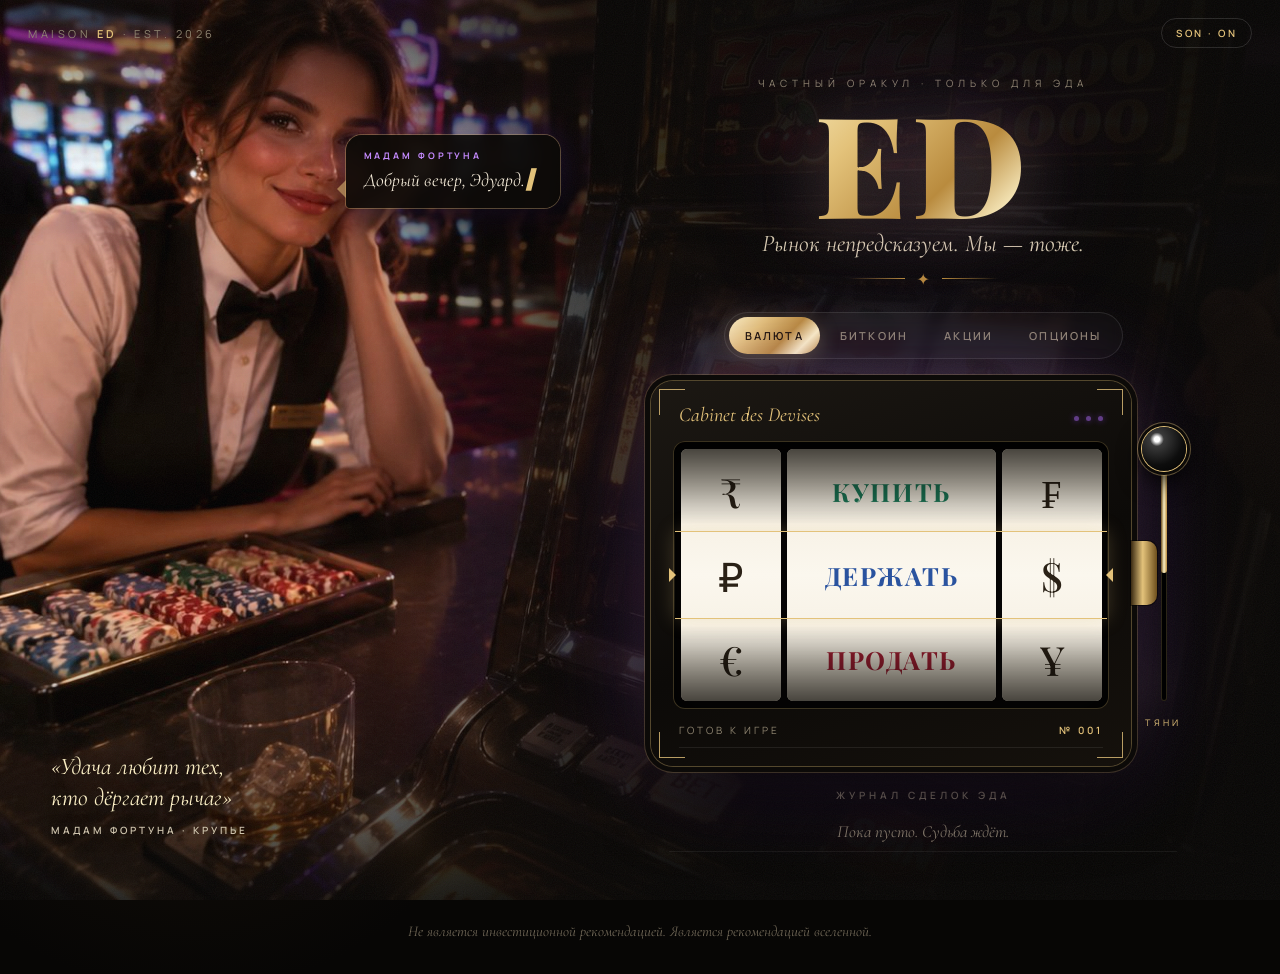
==== commit 17b0bfac: "Фон-казино с крупье, говорящий NPC «Мадам Фортуна», озвучка вердикта Co-Authored-By: Claude Opus 5.5" ====
--- a/index.html
+++ b/index.html
@@ -45,21 +45,20 @@
   letter-spacing:.25em;text-transform:uppercase;cursor:pointer}
 
 /* layout */
-.stage{position:relative;z-index:3;display:grid;grid-template-columns:minmax(0,1fr) auto minmax(0,1fr);align-items:center;
-  max-width:1280px;margin:0 auto;padding:0 24px 40px;min-height:calc(100dvh - 60px)}
-.muse{position:relative;align-self:stretch;min-height:560px}
-.muse img{position:absolute;right:-40px;bottom:0;height:100%;max-height:820px;width:auto;max-width:none;object-fit:cover;
-  -webkit-mask-image:linear-gradient(90deg,transparent 0%,#000 25%,#000 70%,transparent 100%),linear-gradient(0deg,transparent 0%,#000 18%);
-  -webkit-mask-composite:source-in;mask-image:linear-gradient(90deg,transparent 0%,#000 25%,#000 70%,transparent 100%),linear-gradient(0deg,transparent 0%,#000 18%);
-  mask-composite:intersect;filter:contrast(1.05) saturate(.85) sepia(.15);opacity:.95}
-.muse .caption{position:absolute;left:8%;bottom:12%;font-family:var(--cg);font-style:italic;font-size:22px;color:var(--g2);line-height:1.3;max-width:220px}
-.muse .caption small{display:block;font:600 10px var(--sans);letter-spacing:.3em;text-transform:uppercase;color:var(--muted);font-style:normal;margin-top:10px}
-
-.center{display:flex;flex-direction:column;align-items:center;gap:22px;padding:10px 0;width:min(560px,100%)}
+.scene{position:fixed;inset:0;z-index:0;pointer-events:none;overflow:hidden}
+.scene img{position:absolute;inset:0;width:100%;height:100%;object-fit:cover;object-position:20% 30%;filter:saturate(.95) contrast(1.05)}
+.scene::after{content:"";position:absolute;inset:0;
+  background:linear-gradient(90deg,#07060500 0%,#07060510 26%,#070605c0 44%,#070605ec 60%,#070605f5 100%),
+             linear-gradient(0deg,#070605e0 0%,transparent 30%),linear-gradient(180deg,#07060599 0%,transparent 18%)}
+.scene .caption{position:absolute;left:4vw;bottom:7vh;z-index:1;font-family:var(--cg);font-style:italic;font-size:24px;color:var(--g1);line-height:1.3;
+  text-shadow:0 2px 16px #000}
+.scene .caption small{display:block;font:600 10px var(--sans);letter-spacing:.3em;text-transform:uppercase;color:#cfc4ad;font-style:normal;margin-top:10px}
+.stage{position:relative;z-index:3;display:flex;justify-content:flex-end;max-width:1440px;margin:0 auto;padding:0 6vw 40px;min-height:calc(100dvh - 60px)}
+.center{display:flex;flex-direction:column;align-items:center;gap:22px;padding:10px 0;width:min(560px,100%);flex:none}
 header{text-align:center}
 .eyebrow{font-size:10px;letter-spacing:.5em;text-transform:uppercase;color:var(--muted)}
 h1{font-family:var(--serif);font-weight:900;font-size:clamp(84px,11vw,148px);line-height:.9;letter-spacing:.04em;margin:8px 0 4px;
-  filter:drop-shadow(0 8px 30px #e3c27a33)}
+  filter:drop-shadow(0 8px 30px #e3c27a40) drop-shadow(0 0 60px #9b4dff40)}
 .tagline{font-family:var(--cg);font-style:italic;font-size:clamp(18px,2.2vw,24px);color:#d8ccb2}
 .rule{display:flex;align-items:center;gap:12px;justify-content:center;color:var(--g3);margin-top:10px}
 .rule::before,.rule::after{content:"";width:56px;height:1px;background:linear-gradient(90deg,transparent,var(--g3))}
@@ -76,7 +75,7 @@
 .rig{display:flex;align-items:center;gap:0}
 .machine{position:relative;padding:22px 22px 18px;border-radius:22px;width:min(480px,calc(100vw - 100px));
   background:linear-gradient(160deg,#1c1813,#0c0a08 55%,#15110c);
-  box-shadow:0 0 0 1px #e3c27a55,0 0 0 6px #0c0a08,0 0 0 7px #e3c27a33,0 40px 80px -20px #000,0 0 120px -30px #e3c27a40}
+  box-shadow:0 0 0 1px #e3c27a55,0 0 0 6px #0c0a08,0 0 0 7px #e3c27a33,0 40px 80px -20px #000,0 0 120px -20px #9b4dff66,0 0 60px -30px #e3c27a80}
 .corner{position:absolute;width:26px;height:26px;border:1px solid var(--g2);opacity:.8}
 .corner.tl{top:8px;left:8px;border-right:0;border-bottom:0}
 .corner.tr{top:8px;right:8px;border-left:0;border-bottom:0}
@@ -86,10 +85,10 @@
 .mname{font-family:var(--cg);font-style:italic;font-size:20px;color:var(--g2)}
 .mno{font-size:10px;letter-spacing:.3em;color:var(--muted)}
 .lights{display:flex;gap:7px}
-.lights i{width:5px;height:5px;border-radius:50%;background:var(--g3);opacity:.4}
+.lights i{width:5px;height:5px;border-radius:50%;background:#b06bff;opacity:.5;box-shadow:0 0 6px #9b4dff}
 .spinning .lights i{animation:glow .5s infinite}
 .spinning .lights i:nth-child(2){animation-delay:.1s}.spinning .lights i:nth-child(3){animation-delay:.2s}
-@keyframes glow{50%{opacity:1;background:var(--g1);box-shadow:0 0 8px var(--g1)}}
+@keyframes glow{50%{opacity:1;background:#c58bff;box-shadow:0 0 10px #b06bff}}
 
 .window{position:relative;display:grid;grid-template-columns:1fr 2.1fr 1fr;gap:6px;padding:8px;border-radius:12px;
   background:#050404;box-shadow:inset 0 0 0 1px #e3c27a40,inset 0 10px 30px #000}
@@ -138,7 +137,7 @@
 .ledger .empty{justify-content:center;font-family:var(--cg);font-style:italic;font-size:17px;color:var(--muted)}
 .b-buy{color:var(--buy)}.b-sell{color:#e05467}.b-hold{color:#7aa2e8}
 .stats{text-align:center;margin-top:10px;font-size:10px;letter-spacing:.25em;text-transform:uppercase;color:var(--muted)}
-footer{position:relative;z-index:3;text-align:center;padding:10px 24px 34px;font-family:var(--cg);font-style:italic;font-size:15px;color:#6f6656}
+footer{position:relative;z-index:3;margin-left:auto;text-align:center;padding:10px 24px 34px;font-family:var(--cg);font-style:italic;font-size:15px;color:#6f6656}
 
 /* verdict */
 .overlay{position:fixed;inset:0;z-index:20;display:flex;flex-direction:column;align-items:center;justify-content:center;gap:14px;
@@ -163,16 +162,44 @@
 .overlay.show .v-tag,.overlay.show .prophecy,.overlay.show .again{opacity:1}
 .sell.show{animation:flash .3s steps(2) 4}
 @keyframes flash{50%{background:#2a070cf5}}
+
+/* NPC */
+.scene img{animation:breathe 9s ease-in-out infinite;transform-origin:22% 30%}
+@keyframes breathe{50%{transform:scale(1.035) translate(.4%,-.3%)}}
+.scene.react img{animation:react .9s ease-out,breathe 9s 1s ease-in-out infinite}
+@keyframes react{30%{transform:scale(1.07)}}
+.npc{position:fixed;z-index:25;left:27vw;top:15vh;max-width:min(300px,26vw);padding:14px 18px 15px;border-radius:16px 16px 16px 4px;
+  background:#0d0a08e6;backdrop-filter:blur(8px);-webkit-backdrop-filter:blur(8px);
+  box-shadow:0 0 0 1px #e3c27a55,0 18px 40px #000a,0 0 40px -10px #9b4dff70;
+  opacity:0;transform:translateY(8px) scale(.96);transform-origin:0 100%;transition:opacity .35s,transform .35s;pointer-events:none}
+.npc.on{opacity:1;transform:none}
+.npc::before{content:"";position:absolute;left:-9px;bottom:10px;border:9px solid transparent;border-right-color:#e3c27a88;border-left:0}
+.npc-name{font:700 9px var(--sans);letter-spacing:.32em;text-transform:uppercase;color:#c58bff;margin-bottom:6px}
+.npc-text{font-family:var(--cg);font-style:italic;font-size:19px;line-height:1.3;color:var(--ink);min-height:1.3em}
+.npc-text::after{content:"▍";color:var(--g2);margin-left:2px;animation:pulse .8s infinite}
+.npc.done .npc-text::after{content:""}
+@media (max-width:1000px){
+  .npc{position:absolute;left:16px;right:auto;top:calc(min(118vw,720px)*.47);max-width:min(240px,62vw);border-radius:16px}
+  .npc::before{left:auto;right:28px;bottom:auto;top:-9px;border:9px solid transparent;border-bottom-color:#e3c27a88;border-top:0}
+  .npc-text{font-size:17px}
+  .scene .caption{display:none}
+}
+@media (min-width:1001px){
+  .overlay{padding-left:40vw;background:linear-gradient(90deg,#05040400 0%,#05040420 28%,#050404d8 44%,#050404f7 60%)}
+  .v-word{font-size:clamp(46px,6.4vw,112px)}
+  .sell.show{animation:none}
+}
 canvas#fx{position:fixed;inset:0;z-index:30;pointer-events:none}
 
 /* ---------- tablet & phone ---------- */
 @media (max-width:1000px){
-  .stage{grid-template-columns:1fr;padding:0 16px 28px;min-height:auto}
-  .muse{position:absolute;inset:0 0 auto 0;height:520px;min-height:0;z-index:-1;pointer-events:none}
-  .muse img{right:50%;transform:translateX(50%);height:100%;opacity:.45;
-    -webkit-mask-image:linear-gradient(180deg,#000 30%,transparent 100%);mask-image:linear-gradient(180deg,#000 30%,transparent 100%)}
-  .muse .caption,.side{display:none}
-  .center{padding-top:110px}
+  .scene{position:absolute;inset:0 0 auto 0;height:min(118vw,720px)}
+  .scene img{object-position:center top}
+  .scene::after{background:linear-gradient(180deg,#07060566 0%,transparent 14%,transparent 45%,#070605d0 78%,#070605 100%)}
+  .scene .caption{left:16px;bottom:auto;top:calc(min(118vw,720px)*.52);font-size:17px;max-width:180px}
+  .stage{justify-content:center;padding:0 16px 28px;min-height:auto}
+  footer{margin:0}
+  .center{padding-top:calc(min(118vw,720px)*.66)}
 }
 @media (max-width:560px){
   :root{--h:62px}
@@ -180,7 +207,7 @@
   body{background-attachment:scroll}
   .topbar{padding:12px 16px;font-size:9px;letter-spacing:.25em}
   .topbar .hide-m{display:none}
-  .center{gap:18px;padding-top:90px}
+  .center{gap:18px}
   h1{font-size:96px}
   .tagline{font-size:18px;padding:0 10px}
   .markets{width:100%;justify-content:space-between}
@@ -200,6 +227,14 @@
 </style>
 </head>
 <body>
+<div class="scene" aria-hidden="true">
+  <picture>
+    <source media="(max-width:1000px)" srcset="assets/casino-m.jpg">
+    <img src="assets/casino.jpg" alt="">
+  </picture>
+  <div class="caption">«Удача любит тех,<br>кто дёргает рычаг»<small>Мадам Фортуна · крупье</small></div>
+</div>
+<div class="npc" id="npc" aria-live="polite"><div class="npc-name">Мадам Фортуна</div><div class="npc-text" id="npcText"></div></div>
 <div class="grain"></div>
 <div class="topbar">
   <span>Maison <b>ED</b> <span class="hide-m">· Est. 2026</span></span>
@@ -207,12 +242,6 @@
 </div>
 
 <div class="stage">
-  <div class="muse side-l" aria-hidden="true">
-    <img id="muse" src="https://images.unsplash.com/photo-1675972463384-9166f49fd748?auto=format&fit=crop&w=900&q=80" alt=""
-         onerror="this.style.visibility='hidden'">
-    <div class="caption">«Удача любит тех,<br>кто дёргает рычаг»<small>Мадам Фортуна</small></div>
-  </div>
-
   <div class="center">
     <header>
       <div class="eyebrow">Частный оракул · Только для Эда</div>
@@ -258,7 +287,6 @@
     </section>
   </div>
 
-  <div class="side" aria-hidden="true"></div>
 </div>
 
 <footer>Не является инвестиционной рекомендацией. Является рекомендацией вселенной.</footer>
@@ -321,7 +349,7 @@
 
 /* sound */
 let ac;
-function unlock(){ try{ ac = ac || new (window.AudioContext||window.webkitAudioContext)(); if(ac.state==='suspended') ac.resume(); }catch(e){} }
+function unlock(){ try{ if(!window._sp&&'speechSynthesis' in window){window._sp=1;const u=new SpeechSynthesisUtterance(' ');u.volume=0;speechSynthesis.speak(u);} }catch(e){} try{ ac = ac || new (window.AudioContext||window.webkitAudioContext)(); if(ac.state==='suspended') ac.resume(); }catch(e){} }
 function tone(f,d=.06,type='sine',vol=.05){
   if(!soundOn||!ac) return;
   const o=ac.createOscillator(), g=ac.createGain();
@@ -341,6 +369,7 @@
 /* spin */
 function spin(){
   if(spinning) return; spinning=true;
+  say(pick(LINES.spin),{stay:3000});
   document.querySelectorAll('.mkt').forEach(b=>b.disabled=true);
   $('lever').classList.add('off'); $('hint').style.visibility='hidden';
   $('machine').classList.add('spinning');
@@ -377,6 +406,7 @@
   $('prophecy').textContent=pick(r.prophecy);
   void ov.offsetWidth; ov.classList.add('show');
   chord(r.key);
+  npcReact(); setTimeout(()=>say(pick(LINES[r.key]),{voice:true,stay:9000}),700);
   if(navigator.vibrate) navigator.vibrate(r.key==='sell'?[80,60,80,60,200]:[60]);
   if(r.key==='sell'){document.body.classList.remove('shake');void document.body.offsetWidth;document.body.classList.add('shake');}
   setTimeout(()=>burst(r.key),450);
@@ -411,7 +441,7 @@
   if(spinning) return; unlock();
   document.querySelectorAll('.mkt').forEach(x=>x.classList.remove('active'));
   b.classList.add('active'); market=b.dataset.m; $('mname').textContent=MARKETS[market].name;
-  tone(1200,.12,'sine',.04); idle();
+  tone(1200,.12,'sine',.04); idle(); say(pick(LINES.market[market]));
 });
 
 /* lever */
@@ -473,6 +503,40 @@
   if(parts.length) requestAnimationFrame(loop); else {anim=false;cx.clearRect(0,0,innerWidth,innerHeight);}
 }
 
+
+/* ---------- NPC: Мадам Фортуна ---------- */
+const LINES={
+  hello:['Добрый вечер, Эдуард. Я вас ждала.','Эдуард! Ваш любимый автомат свободен.','Мсье Эд, рычаг уже скучает по вам.'],
+  idle:['Рычаг сам себя не дёрнет, Эдуард.','Шампанское за счёт заведения. Решения — за счёт вселенной.','Я видела много трейдеров. Вы — самый смелый.','Не смотрите на графики, Эд. Смотрите на меня.','Может, ещё разок? Совсем чуть-чуть.','Говорят, Баффет тоже начинал с рычага.'],
+  market:{fx:['Валюта? Классика. Как маленькое чёрное платье.'],btc:['Биткоин… Вы любите риск, Эдуард. Мне это нравится.'],
+    stocks:['Акции. Солидно. Почти как у взрослых.'],options:['Опционы? Эд, вы опасный человек.']},
+  spin:['Ставки сделаны. Ставок больше нет.','Вселенная крутит барабан…','Не дышите, Эдуард.','Ох, чувствую, сейчас будет что-то…'],
+  buy:['Эдуард, покупайте! Я же говорила — вам везёт.','Зелёный — ваш цвет, Эд. Покупайте.','Берите, Эдуард. Пока другие думают.'],
+  sell:['Эдуард, срочно продавайте! Не спорьте со мной.','Продавайте, Эд. Быстро и элегантно.','Всё, Эдуард. Продавайте и пойдём танцевать.'],
+  hold:['Держите, Эдуард. Красиво и терпеливо.','Ничего не трогайте, Эд. Просто держите.','Алмазные руки, Эдуард. Держим.'],
+};
+const npc=$('npc'), npcText=$('npcText'), scene=document.querySelector('.scene');
+let typing=null, idleT=null, hideT=null;
+function say(text,{voice=false,stay=6500}={}){
+  clearInterval(typing); clearTimeout(hideT);
+  npc.classList.add('on'); npc.classList.remove('done'); npcText.textContent='';
+  let i=0; typing=setInterval(()=>{ npcText.textContent=text.slice(0,++i); if(i%2) tone(1500+rnd(400),.015,'sine',.008);
+    if(i>=text.length){clearInterval(typing);npc.classList.add('done');} },32);
+  if(voice) speak(text);
+  hideT=setTimeout(()=>npc.classList.remove('on'),stay+text.length*32);
+  armIdle();
+}
+function armIdle(){ clearTimeout(idleT); idleT=setTimeout(()=>{ if(!spinning) say(pick(LINES.idle)); },16000+rnd(8000)); }
+let ruVoice=null;
+function pickVoice(){ const v=speechSynthesis.getVoices().filter(v=>/^ru/i.test(v.lang)); ruVoice=v.find(v=>/milena|female|жен|google/i.test(v.name))||v[0]||null; }
+if('speechSynthesis' in window){ pickVoice(); speechSynthesis.onvoiceschanged=pickVoice; }
+function speak(t){
+  if(!soundOn||!('speechSynthesis' in window)) return;
+  try{ speechSynthesis.cancel(); const u=new SpeechSynthesisUtterance(t); u.lang='ru-RU'; if(ruVoice)u.voice=ruVoice; u.rate=1.02; u.pitch=1.15; speechSynthesis.speak(u);}catch(e){}
+}
+function npcReact(){ scene.classList.remove('react'); void scene.offsetWidth; scene.classList.add('react'); }
+setTimeout(()=>say(pick(LINES.hello)),900);
+
 idle(); renderLog();
 if(document.fonts) document.fonts.ready.then(geom);
 </script>
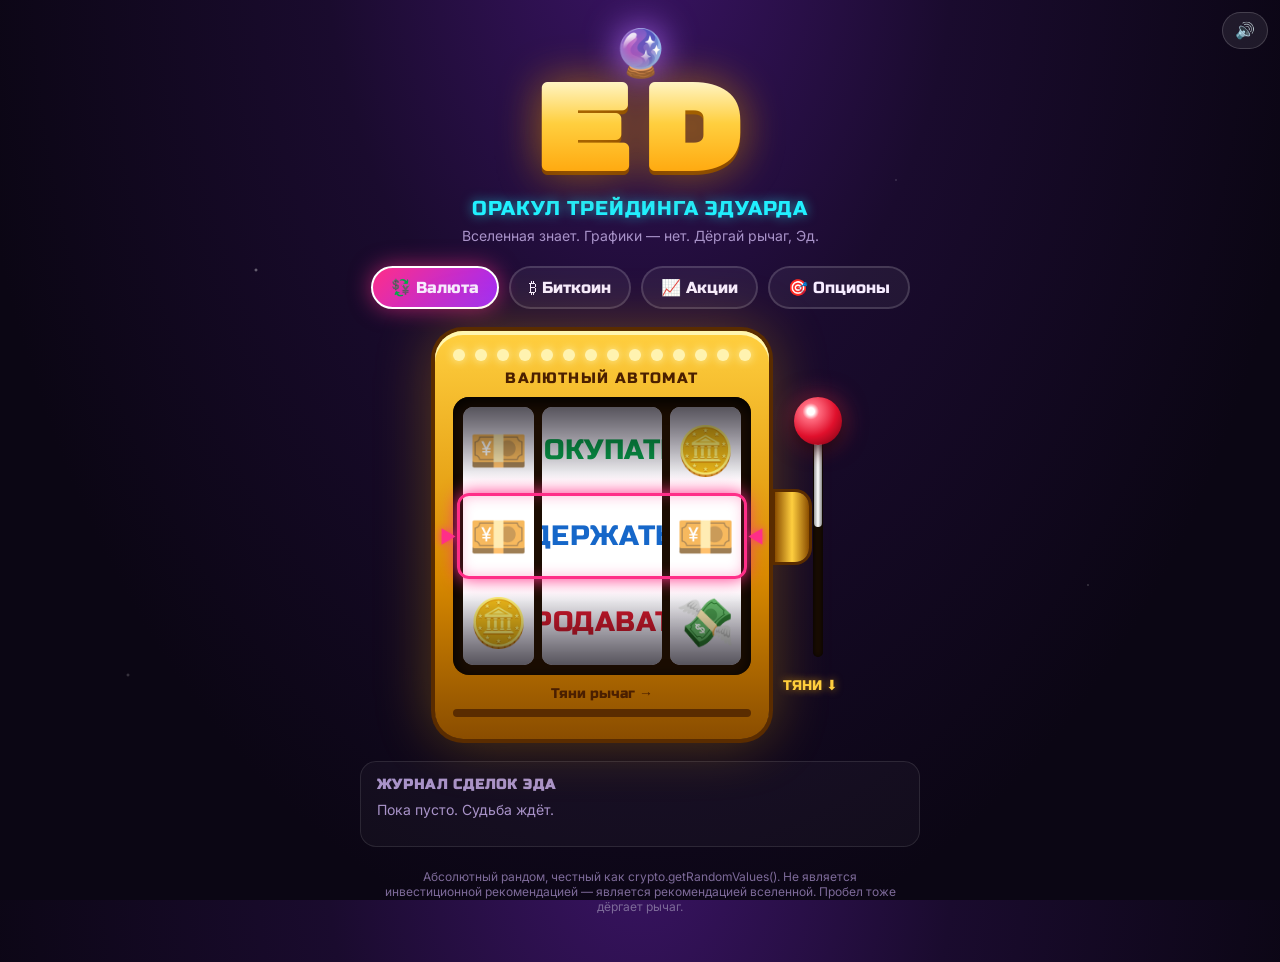
==== commit 0458f547: "Откат к первой версии Co-Authored-By: Claude Opus 5.5 <noreply@anthropic.com> Claude-Session: https:" ====
--- a/index.html
+++ b/index.html
@@ -2,543 +2,439 @@
 <html lang="ru">
 <head>
 <meta charset="utf-8">
-<meta name="viewport" content="width=device-width,initial-scale=1,viewport-fit=cover">
-<meta name="theme-color" content="#070605">
-<meta name="apple-mobile-web-app-capable" content="yes">
-<meta name="apple-mobile-web-app-status-bar-style" content="black-translucent">
-<title>ED — Maison de Fortune</title>
+<meta name="viewport" content="width=device-width,initial-scale=1">
+<title>ED — Оракул трейдинга</title>
 <link rel="preconnect" href="https://fonts.googleapis.com">
-<link rel="preconnect" href="https://fonts.gstatic.com" crossorigin>
-<link href="https://fonts.googleapis.com/css2?family=Playfair+Display:ital,wght@0,500;0,700;0,900;1,400;1,500&family=Cormorant+Garamond:ital,wght@0,500;1,400;1,500&family=Manrope:wght@400;600;700&display=swap" rel="stylesheet">
+<link href="https://fonts.googleapis.com/css2?family=Russo+One&family=Rubik+Mono+One&family=Inter:wght@400;600;800&display=swap" rel="stylesheet">
 <style>
 :root{
-  --bg:#070605; --ink:#f3ead8; --muted:#8f8571;
-  --g1:#fbefc4; --g2:#e3c27a; --g3:#b98b3e; --g4:#6e4f1d;
-  --gold:linear-gradient(135deg,var(--g1) 0%,var(--g2) 30%,var(--g3) 60%,var(--g1) 80%,var(--g3) 100%);
-  --buy:#3fb28a; --sell:#c2384a; --hold:#4f7fd1;
-  --h:84px;
-  --serif:'Playfair Display',Georgia,serif; --cg:'Cormorant Garamond',Georgia,serif; --sans:Manrope,system-ui,sans-serif;
-}
-*{box-sizing:border-box;margin:0;padding:0;-webkit-tap-highlight-color:transparent}
-html{background:var(--bg)}
+  --bg:#0b0614; --bg2:#1a0b2e; --gold:#ffcf3f; --gold2:#ff9d00; --pink:#ff2e88; --cyan:#21f0ff;
+  --buy:#2bff88; --sell:#ff3b4f; --hold:#4aa8ff; --text:#f6ecff; --muted:#a993c9;
+}
+*{box-sizing:border-box;margin:0;padding:0}
+html,body{height:100%}
 body{
-  min-height:100dvh;background-attachment:fixed;color:var(--ink);font-family:var(--sans);overflow-x:hidden;
-  background:
-    radial-gradient(ellipse 60% 50% at 50% 0%,#2a1f10 0%,transparent 70%),
-    radial-gradient(ellipse 40% 60% at 15% 60%,#1a130a 0%,transparent 70%),
-    var(--bg);
-  padding:env(safe-area-inset-top) env(safe-area-inset-right) env(safe-area-inset-bottom) env(safe-area-inset-left);
-  touch-action:manipulation;
-}
-body.shake main{animation:shake .45s ease-in-out 2}
-@keyframes shake{25%{transform:translateX(-6px)}75%{transform:translateX(6px)}}
-.grain{position:fixed;inset:0;pointer-events:none;z-index:2;opacity:.06;
-  background-image:url("data:image/svg+xml,%3Csvg xmlns='http://www.w3.org/2000/svg' width='160' height='160'%3E%3Cfilter id='n'%3E%3CfeTurbulence type='fractalNoise' baseFrequency='.9' numOctaves='2'/%3E%3C/filter%3E%3Crect width='100%25' height='100%25' filter='url(%23n)'/%3E%3C/svg%3E")}
-
-.gold-text{background:var(--gold);-webkit-background-clip:text;background-clip:text;color:transparent}
-
-/* top bar */
-.topbar{position:relative;z-index:5;display:flex;justify-content:space-between;align-items:center;padding:18px 28px;
-  font-size:11px;letter-spacing:.32em;text-transform:uppercase;color:var(--muted)}
-.topbar b{color:var(--g2);font-weight:600}
-.sound{background:none;border:1px solid #ffffff22;color:var(--g2);border-radius:999px;padding:7px 14px;font:600 10px var(--sans);
-  letter-spacing:.25em;text-transform:uppercase;cursor:pointer}
-
-/* layout */
-.scene{position:fixed;inset:0;z-index:0;pointer-events:none;overflow:hidden}
-.scene img{position:absolute;inset:0;width:100%;height:100%;object-fit:cover;object-position:20% 30%;filter:saturate(.95) contrast(1.05)}
-.scene::after{content:"";position:absolute;inset:0;
-  background:linear-gradient(90deg,#07060500 0%,#07060510 26%,#070605c0 44%,#070605ec 60%,#070605f5 100%),
-             linear-gradient(0deg,#070605e0 0%,transparent 30%),linear-gradient(180deg,#07060599 0%,transparent 18%)}
-.scene .caption{position:absolute;left:4vw;bottom:7vh;z-index:1;font-family:var(--cg);font-style:italic;font-size:24px;color:var(--g1);line-height:1.3;
-  text-shadow:0 2px 16px #000}
-.scene .caption small{display:block;font:600 10px var(--sans);letter-spacing:.3em;text-transform:uppercase;color:#cfc4ad;font-style:normal;margin-top:10px}
-.stage{position:relative;z-index:3;display:flex;justify-content:flex-end;max-width:1440px;margin:0 auto;padding:0 6vw 40px;min-height:calc(100dvh - 60px)}
-.center{display:flex;flex-direction:column;align-items:center;gap:22px;padding:10px 0;width:min(560px,100%);flex:none}
+  background:radial-gradient(ellipse at 50% -10%, #3b1466 0%, var(--bg2) 35%, var(--bg) 75%);
+  color:var(--text); font-family:Inter,system-ui,sans-serif; overflow-x:hidden; min-height:100vh;
+  display:flex; flex-direction:column; align-items:center;
+}
+body.shake{animation:shake .5s linear 3}
+@keyframes shake{0%,100%{transform:translate(0)}20%{transform:translate(-8px,4px)}40%{transform:translate(7px,-5px)}60%{transform:translate(-6px,-3px)}80%{transform:translate(5px,6px)}}
+.stars{position:fixed;inset:0;pointer-events:none;z-index:0;
+  background-image:radial-gradient(2px 2px at 20% 30%,#fff8,transparent),radial-gradient(1px 1px at 70% 20%,#fff6,transparent),
+  radial-gradient(1.5px 1.5px at 40% 80%,#fff5,transparent),radial-gradient(1px 1px at 85% 65%,#fff7,transparent),
+  radial-gradient(2px 2px at 10% 75%,#fff4,transparent),radial-gradient(1px 1px at 55% 45%,#fff6,transparent);
+  animation:twinkle 4s ease-in-out infinite alternate}
+@keyframes twinkle{to{opacity:.4}}
+main{position:relative;z-index:1;width:100%;max-width:980px;padding:24px 16px 48px;display:flex;flex-direction:column;align-items:center;gap:22px}
+
 header{text-align:center}
-.eyebrow{font-size:10px;letter-spacing:.5em;text-transform:uppercase;color:var(--muted)}
-h1{font-family:var(--serif);font-weight:900;font-size:clamp(84px,11vw,148px);line-height:.9;letter-spacing:.04em;margin:8px 0 4px;
-  filter:drop-shadow(0 8px 30px #e3c27a40) drop-shadow(0 0 60px #9b4dff40)}
-.tagline{font-family:var(--cg);font-style:italic;font-size:clamp(18px,2.2vw,24px);color:#d8ccb2}
-.rule{display:flex;align-items:center;gap:12px;justify-content:center;color:var(--g3);margin-top:10px}
-.rule::before,.rule::after{content:"";width:56px;height:1px;background:linear-gradient(90deg,transparent,var(--g3))}
-.rule::after{transform:scaleX(-1)}
-
-.markets{display:flex;gap:4px;padding:4px;border:1px solid #ffffff1a;border-radius:999px;background:#ffffff06;backdrop-filter:blur(6px)}
-.mkt{font:600 11px var(--sans);letter-spacing:.2em;text-transform:uppercase;color:var(--muted);background:none;border:0;border-radius:999px;
-  padding:11px 16px;cursor:pointer;transition:color .25s,background .25s;white-space:nowrap}
-.mkt:hover{color:var(--ink)}
-.mkt.active{background:var(--gold);color:#1b1206;box-shadow:0 4px 20px #e3c27a40}
-.mkt:disabled{cursor:not-allowed}
-
-/* machine */
-.rig{display:flex;align-items:center;gap:0}
-.machine{position:relative;padding:22px 22px 18px;border-radius:22px;width:min(480px,calc(100vw - 100px));
-  background:linear-gradient(160deg,#1c1813,#0c0a08 55%,#15110c);
-  box-shadow:0 0 0 1px #e3c27a55,0 0 0 6px #0c0a08,0 0 0 7px #e3c27a33,0 40px 80px -20px #000,0 0 120px -20px #9b4dff66,0 0 60px -30px #e3c27a80}
-.corner{position:absolute;width:26px;height:26px;border:1px solid var(--g2);opacity:.8}
-.corner.tl{top:8px;left:8px;border-right:0;border-bottom:0}
-.corner.tr{top:8px;right:8px;border-left:0;border-bottom:0}
-.corner.bl{bottom:8px;left:8px;border-right:0;border-top:0}
-.corner.br{bottom:8px;right:8px;border-left:0;border-top:0}
-.mhead{display:flex;justify-content:space-between;align-items:baseline;margin-bottom:14px;padding:0 6px}
-.mname{font-family:var(--cg);font-style:italic;font-size:20px;color:var(--g2)}
-.mno{font-size:10px;letter-spacing:.3em;color:var(--muted)}
-.lights{display:flex;gap:7px}
-.lights i{width:5px;height:5px;border-radius:50%;background:#b06bff;opacity:.5;box-shadow:0 0 6px #9b4dff}
-.spinning .lights i{animation:glow .5s infinite}
-.spinning .lights i:nth-child(2){animation-delay:.1s}.spinning .lights i:nth-child(3){animation-delay:.2s}
-@keyframes glow{50%{opacity:1;background:#c58bff;box-shadow:0 0 10px #b06bff}}
-
-.window{position:relative;display:grid;grid-template-columns:1fr 2.1fr 1fr;gap:6px;padding:8px;border-radius:12px;
-  background:#050404;box-shadow:inset 0 0 0 1px #e3c27a40,inset 0 10px 30px #000}
-.reel{position:relative;height:calc(var(--h)*3);overflow:hidden;border-radius:6px;container-type:inline-size;
-  background:linear-gradient(180deg,#d9cfbb 0%,#f6f0e3 22%,#fbf7ee 50%,#f6f0e3 78%,#d9cfbb 100%)}
+.crystal{font-size:46px;filter:drop-shadow(0 0 18px #b46bff);animation:float 3s ease-in-out infinite}
+@keyframes float{50%{transform:translateY(-8px)}}
+h1{font-family:'Rubik Mono One',sans-serif;font-size:clamp(56px,13vw,120px);line-height:.9;letter-spacing:.06em;
+  background:linear-gradient(180deg,#fff6c9 0%,var(--gold) 40%,var(--gold2) 100%);-webkit-background-clip:text;background-clip:text;color:transparent;
+  filter:drop-shadow(0 0 22px #ffb30066) drop-shadow(0 4px 0 #7a3b00)}
+.sub{font-family:'Russo One',sans-serif;color:var(--cyan);text-shadow:0 0 12px #21f0ff99;font-size:clamp(14px,3.4vw,20px);margin-top:8px;letter-spacing:.04em}
+.tag{color:var(--muted);font-size:14px;margin-top:6px}
+
+.markets{display:flex;flex-wrap:wrap;gap:10px;justify-content:center}
+.mkt{font-family:'Russo One',sans-serif;font-size:16px;color:var(--text);background:#ffffff0d;border:2px solid #ffffff26;border-radius:999px;
+  padding:10px 18px;cursor:pointer;transition:.2s;display:flex;align-items:center;gap:8px}
+.mkt:hover{border-color:var(--pink);transform:translateY(-2px)}
+.mkt.active{background:linear-gradient(135deg,var(--pink),#9b2bff);border-color:#fff;box-shadow:0 0 22px #ff2e8899}
+.mkt:disabled{opacity:.5;cursor:not-allowed;transform:none}
+
+.machine-wrap{display:flex;align-items:center;gap:6px}
+.machine{position:relative;border-radius:28px;padding:18px 18px 22px;
+  background:linear-gradient(180deg,#ffcf3f,#d98a00 60%,#8a4d00);box-shadow:0 0 0 4px #5a2c00,0 0 60px #ffb30055,inset 0 4px 0 #fff6b0}
+.marquee{display:flex;justify-content:center;gap:10px;margin-bottom:12px}
+.bulb{width:12px;height:12px;border-radius:50%;background:#fff3b0;box-shadow:0 0 10px #fff3b0}
+.bulb:nth-child(odd){animation:blink .8s infinite}
+.bulb:nth-child(even){animation:blink .8s .4s infinite}
+.spinning .bulb{animation-duration:.15s}
+@keyframes blink{50%{background:#ff2e88;box-shadow:0 0 10px #ff2e88}}
+.mname{font-family:'Russo One',sans-serif;text-align:center;color:#4a1f00;font-size:15px;margin:-4px 0 10px;letter-spacing:.08em;text-transform:uppercase}
+.window{position:relative;display:grid;grid-template-columns:1fr 1.7fr 1fr;gap:8px;background:#1b0d02;padding:10px;border-radius:16px;box-shadow:inset 0 6px 18px #000}
+.reel{position:relative;height:var(--h3);overflow:hidden;border-radius:10px;
+  background:linear-gradient(180deg,#d9d2e6 0%,#fff 30%,#fff 70%,#d9d2e6 100%)}
 .reel::after{content:"";position:absolute;inset:0;pointer-events:none;
-  background:linear-gradient(180deg,#000a 0%,transparent 30%,transparent 70%,#000a 100%)}
+  background:linear-gradient(180deg,#0009 0%,transparent 28%,transparent 72%,#0009 100%)}
 .strip{position:absolute;left:0;right:0;top:0;will-change:transform}
-.cell{height:var(--h);display:flex;align-items:center;justify-content:center;user-select:none;
-  font-family:var(--serif);font-weight:500;font-size:calc(var(--h)*.48);color:#2a2116}
-.cell.word{font-weight:700;font-size:min(calc(var(--h)*.3),17cqw);letter-spacing:.06em;white-space:nowrap}
-.w-buy{color:#1d7a58}.w-sell{color:#9e1f31}.w-hold{color:#2a539f}
-.blur .strip{filter:blur(1.2px)}
-.payline{position:absolute;left:2px;right:2px;top:50%;height:calc(var(--h) + 4px);transform:translateY(-50%);pointer-events:none;
-  border-top:1px solid var(--g2);border-bottom:1px solid var(--g2);box-shadow:0 0 18px #e3c27a40}
-.payline::before,.payline::after{content:"";position:absolute;top:50%;width:0;height:0;border:7px solid transparent;transform:translateY(-50%)}
-.payline::before{left:-6px;border-left-color:var(--g2)}
-.payline::after{right:-6px;border-right-color:var(--g2)}
-
-.status{display:flex;justify-content:space-between;align-items:center;margin-top:14px;padding:0 6px;
-  font-size:10px;letter-spacing:.3em;text-transform:uppercase;color:var(--muted)}
-.status b{color:var(--g2);font-weight:600}
-.bar{height:1px;background:#ffffff14;margin:10px 6px 0;overflow:hidden}
-.bar i{display:block;height:100%;width:0;background:var(--gold)}
+.cell{height:var(--h);display:flex;align-items:center;justify-content:center;font-size:calc(var(--h)*.55);user-select:none}
+.cell.word{font-family:'Russo One',sans-serif;font-size:calc(var(--h)*.33);letter-spacing:.02em}
+.w-buy{color:#0a9c4c}.w-sell{color:#d31a2e}.w-hold{color:#1667c9}
+.blur .strip{filter:blur(1.5px)}
+.payline{position:absolute;left:4px;right:4px;top:50%;height:var(--h);transform:translateY(-50%);border:3px solid var(--pink);border-radius:12px;
+  pointer-events:none;box-shadow:0 0 18px var(--pink),inset 0 0 14px #ff2e8855}
+.payline::before,.payline::after{content:"▶";position:absolute;top:50%;transform:translateY(-50%);color:var(--pink);font-size:18px;text-shadow:0 0 8px var(--pink)}
+.payline::before{left:-20px}.payline::after{right:-20px;transform:translateY(-50%) scaleX(-1)}
+:root{--h:86px;--h3:258px}
+@media (max-width:560px){:root{--h:64px;--h3:192px}.machine{padding:12px 10px 16px}}
+
+.timer{font-family:'Russo One',sans-serif;text-align:center;color:#4a1f00;margin-top:10px;font-size:14px;min-height:18px}
+.bar{height:8px;background:#5a2c00;border-radius:4px;overflow:hidden;margin-top:6px}
+.bar i{display:block;height:100%;width:0;background:linear-gradient(90deg,var(--pink),var(--cyan))}
 
 /* lever */
-.lever{position:relative;width:64px;height:300px;touch-action:none;cursor:grab;user-select:none;flex:none}
-.lever.off{cursor:not-allowed}
-.lever .hub{position:absolute;left:0;top:50%;width:26px;height:64px;transform:translateY(-50%);border-radius:0 10px 10px 0;
-  background:linear-gradient(90deg,#3a2a12,var(--g2) 45%,var(--g4));box-shadow:0 0 0 1px #00000080}
-.lever .track{position:absolute;left:30px;top:22px;bottom:22px;width:6px;border-radius:4px;background:#000;box-shadow:inset 0 0 0 1px #e3c27a30}
-.lever .rod{position:absolute;left:30px;width:6px;border-radius:3px;background:linear-gradient(90deg,var(--g4),var(--g1),var(--g3))}
-.lever .knob{position:absolute;left:11px;width:44px;height:44px;border-radius:50%;
-  background:radial-gradient(circle at 34% 28%,#fff 0 6%,#3a3a3a 16%,#0d0d0d 60%,#000 100%);
-  box-shadow:0 0 0 1px var(--g2),0 0 0 4px #0c0a08,0 0 0 5px #e3c27a66,0 10px 24px #000}
-.hint{position:absolute;left:50%;bottom:-6px;transform:translateX(-50%);white-space:nowrap;font-size:9px;letter-spacing:.35em;
-  text-transform:uppercase;color:var(--g2);animation:pulse 2s infinite}
-@keyframes pulse{50%{opacity:.35}}
-
-/* ledger */
-.ledger{width:min(520px,100%);padding:0 6px}
-.ledger h3{font:600 10px var(--sans);letter-spacing:.4em;text-transform:uppercase;color:var(--muted);text-align:center;margin-bottom:10px}
-.ledger ul{list-style:none}
-.ledger li{display:flex;justify-content:space-between;gap:12px;padding:9px 0;border-bottom:1px solid #ffffff10;font-size:13px;color:#cfc4ad}
-.ledger li b{font-family:var(--serif);font-weight:500;letter-spacing:.08em}
-.ledger .empty{justify-content:center;font-family:var(--cg);font-style:italic;font-size:17px;color:var(--muted)}
-.b-buy{color:var(--buy)}.b-sell{color:#e05467}.b-hold{color:#7aa2e8}
-.stats{text-align:center;margin-top:10px;font-size:10px;letter-spacing:.25em;text-transform:uppercase;color:var(--muted)}
-footer{position:relative;z-index:3;margin-left:auto;text-align:center;padding:10px 24px 34px;font-family:var(--cg);font-style:italic;font-size:15px;color:#6f6656}
-
-/* verdict */
-.overlay{position:fixed;inset:0;z-index:20;display:flex;flex-direction:column;align-items:center;justify-content:center;gap:14px;
-  padding:calc(24px + env(safe-area-inset-top)) 24px calc(24px + env(safe-area-inset-bottom));text-align:center;
-  background:radial-gradient(ellipse at center,#14100bf2 0%,#050404fa 70%);opacity:0;pointer-events:none;transition:opacity .4s}
+.lever{position:relative;width:70px;height:300px;touch-action:none;cursor:grab;user-select:none}
+.lever.disabled{cursor:not-allowed;opacity:.7}
+.lever .mount{position:absolute;left:0;top:50%;width:34px;height:70px;transform:translateY(-50%);border-radius:0 14px 14px 0;
+  background:linear-gradient(90deg,#8a4d00,#ffcf3f 50%,#8a4d00);box-shadow:0 0 0 3px #5a2c00}
+.lever .slot{position:absolute;left:38px;top:20px;bottom:20px;width:10px;border-radius:6px;background:#1b0d02;box-shadow:inset 0 2px 6px #000}
+.lever .rod{position:absolute;left:39px;width:8px;background:linear-gradient(90deg,#999,#fff,#888);border-radius:4px}
+.lever .knob{position:absolute;left:19px;width:48px;height:48px;border-radius:50%;
+  background:radial-gradient(circle at 35% 30%,#fff 0 8%,#ff6b7f 18%,#e0102c 55%,#6b0010 100%);box-shadow:0 6px 16px #000a,0 0 24px #ff3b4f88}
+.hint{font-family:'Russo One',sans-serif;color:var(--gold);text-align:center;font-size:14px;text-shadow:0 0 8px #ffb300aa;animation:pulse 1.4s infinite}
+@keyframes pulse{50%{opacity:.4}}
+
+.log{width:100%;max-width:560px;background:#ffffff08;border:1px solid #ffffff1a;border-radius:16px;padding:14px 16px}
+.log h3{font-family:'Russo One',sans-serif;font-size:14px;color:var(--muted);letter-spacing:.08em;margin-bottom:8px}
+.log ul{list-style:none;display:flex;flex-direction:column;gap:6px;font-size:14px}
+.log li{display:flex;justify-content:space-between;gap:10px;border-bottom:1px dashed #ffffff14;padding-bottom:6px}
+.log li:last-child{border:0}
+.log .empty{color:var(--muted)}
+.stats{display:flex;gap:14px;font-size:13px;color:var(--muted);margin-top:8px;flex-wrap:wrap}
+footer{color:#7d6a99;font-size:12px;text-align:center;max-width:520px}
+
+/* verdict overlay */
+.overlay{position:fixed;inset:0;z-index:20;display:flex;align-items:center;justify-content:center;flex-direction:column;gap:18px;padding:16px;
+  background:#000c;opacity:0;pointer-events:none;transition:opacity .3s;text-align:center}
 .overlay.show{opacity:1;pointer-events:auto}
-.overlay .eyebrow{opacity:0;transform:translateY(10px);transition:.6s .1s}
-.v-name{font-family:var(--cg);font-style:italic;font-size:clamp(30px,6vw,52px);color:var(--g2);opacity:0;transform:translateY(12px);transition:.6s .25s}
-.v-word{font-family:var(--serif);font-weight:900;font-size:clamp(46px,12vw,140px);line-height:.95;letter-spacing:.02em;
-  opacity:0;transform:scale(1.25);filter:blur(10px);transition:opacity .7s .45s,transform .9s .45s cubic-bezier(.2,.8,.2,1),filter .7s .45s}
-.v-word .gold-text{display:inline-block}
-.v-line{width:0;height:1px;transition:width 1s .9s}
-.buy .v-line{background:var(--buy)}.sell .v-line{background:var(--sell)}.hold .v-line{background:var(--hold)}
-.v-tag{font-size:10px;letter-spacing:.5em;text-transform:uppercase;opacity:0;transition:opacity .6s 1.1s}
-.buy .v-tag{color:var(--buy)}.sell .v-tag{color:#e05467}.hold .v-tag{color:#7aa2e8}
-.prophecy{font-family:var(--cg);font-style:italic;font-size:clamp(18px,3.6vw,24px);color:#d8ccb2;max-width:560px;opacity:0;transition:opacity .7s 1.3s}
-.again{margin-top:10px;font:700 11px var(--sans);letter-spacing:.3em;text-transform:uppercase;color:#1b1206;background:var(--gold);border:0;
-  border-radius:999px;padding:16px 30px;cursor:pointer;box-shadow:0 8px 30px #e3c27a40;opacity:0;transition:opacity .6s 1.6s}
-.overlay.show .eyebrow,.overlay.show .v-name{opacity:1;transform:none}
-.overlay.show .v-word{opacity:1;transform:none;filter:none}
-.overlay.show .v-line{width:min(280px,60vw)}
-.overlay.show .v-tag,.overlay.show .prophecy,.overlay.show .again{opacity:1}
-.sell.show{animation:flash .3s steps(2) 4}
-@keyframes flash{50%{background:#2a070cf5}}
-
-/* NPC */
-.scene img{animation:breathe 9s ease-in-out infinite;transform-origin:22% 30%}
-@keyframes breathe{50%{transform:scale(1.035) translate(.4%,-.3%)}}
-.scene.react img{animation:react .9s ease-out,breathe 9s 1s ease-in-out infinite}
-@keyframes react{30%{transform:scale(1.07)}}
-.npc{position:fixed;z-index:25;left:27vw;top:15vh;max-width:min(300px,26vw);padding:14px 18px 15px;border-radius:16px 16px 16px 4px;
-  background:#0d0a08e6;backdrop-filter:blur(8px);-webkit-backdrop-filter:blur(8px);
-  box-shadow:0 0 0 1px #e3c27a55,0 18px 40px #000a,0 0 40px -10px #9b4dff70;
-  opacity:0;transform:translateY(8px) scale(.96);transform-origin:0 100%;transition:opacity .35s,transform .35s;pointer-events:none}
-.npc.on{opacity:1;transform:none}
-.npc::before{content:"";position:absolute;left:-9px;bottom:10px;border:9px solid transparent;border-right-color:#e3c27a88;border-left:0}
-.npc-name{font:700 9px var(--sans);letter-spacing:.32em;text-transform:uppercase;color:#c58bff;margin-bottom:6px}
-.npc-text{font-family:var(--cg);font-style:italic;font-size:19px;line-height:1.3;color:var(--ink);min-height:1.3em}
-.npc-text::after{content:"▍";color:var(--g2);margin-left:2px;animation:pulse .8s infinite}
-.npc.done .npc-text::after{content:""}
-@media (max-width:1000px){
-  .npc{position:absolute;left:16px;right:auto;top:calc(min(118vw,720px)*.47);max-width:min(240px,62vw);border-radius:16px}
-  .npc::before{left:auto;right:28px;bottom:auto;top:-9px;border:9px solid transparent;border-bottom-color:#e3c27a88;border-top:0}
-  .npc-text{font-size:17px}
-  .scene .caption{display:none}
-}
-@media (min-width:1001px){
-  .overlay{padding-left:40vw;background:linear-gradient(90deg,#05040400 0%,#05040420 28%,#050404d8 44%,#050404f7 60%)}
-  .v-word{font-size:clamp(46px,6.4vw,112px)}
-  .sell.show{animation:none}
-}
+.verdict{font-family:'Rubik Mono One',sans-serif;font-size:clamp(34px,9vw,92px);line-height:1.05;transform:scale(.2) rotate(-12deg);opacity:0}
+.overlay.show .verdict{animation:slam .7s cubic-bezier(.2,1.6,.4,1) forwards}
+@keyframes slam{to{transform:scale(1) rotate(-3deg);opacity:1}}
+.overlay.buy .verdict{color:var(--buy);text-shadow:0 0 30px var(--buy),0 6px 0 #064}
+.overlay.sell .verdict{color:var(--sell);text-shadow:0 0 30px var(--sell),0 6px 0 #600}
+.overlay.hold .verdict{color:var(--hold);text-shadow:0 0 30px var(--hold),0 6px 0 #034}
+.overlay.sell{animation:redflash .25s steps(2) 6}
+@keyframes redflash{50%{background:#5a000dcc}}
+.overlay.buy{background:radial-gradient(circle,#0a3a20cc,#000d)}
+.overlay.hold{background:radial-gradient(circle,#0a2240cc,#000d)}
+.prophecy{font-size:clamp(15px,3.5vw,20px);color:#fff;max-width:620px;opacity:0;transition:opacity .4s .5s}
+.overlay.show .prophecy{opacity:.92}
+.again{font-family:'Russo One',sans-serif;font-size:18px;padding:12px 26px;border-radius:999px;border:0;cursor:pointer;
+  background:linear-gradient(135deg,var(--gold),var(--gold2));color:#3a1800;box-shadow:0 0 22px #ffb30088;opacity:0;transition:opacity .4s .9s}
+.overlay.show .again{opacity:1}
 canvas#fx{position:fixed;inset:0;z-index:30;pointer-events:none}
-
-/* ---------- tablet & phone ---------- */
-@media (max-width:1000px){
-  .scene{position:absolute;inset:0 0 auto 0;height:min(118vw,720px)}
-  .scene img{object-position:center top}
-  .scene::after{background:linear-gradient(180deg,#07060566 0%,transparent 14%,transparent 45%,#070605d0 78%,#070605 100%)}
-  .scene .caption{left:16px;bottom:auto;top:calc(min(118vw,720px)*.52);font-size:17px;max-width:180px}
-  .stage{justify-content:center;padding:0 16px 28px;min-height:auto}
-  footer{margin:0}
-  .center{padding-top:calc(min(118vw,720px)*.66)}
-}
-@media (max-width:560px){
-  :root{--h:62px}
-  .machine{width:auto}
-  body{background-attachment:scroll}
-  .topbar{padding:12px 16px;font-size:9px;letter-spacing:.25em}
-  .topbar .hide-m{display:none}
-  .center{gap:18px}
-  h1{font-size:96px}
-  .tagline{font-size:18px;padding:0 10px}
-  .markets{width:100%;justify-content:space-between}
-  .mkt{padding:10px 8px;font-size:9.5px;letter-spacing:.12em;flex:1}
-  .rig{width:100%}
-  .machine{flex:1;min-width:0;padding:16px 12px 12px;border-radius:18px}
-  .corner{width:16px;height:16px}
-  .mname{font-size:17px}
-  .window{gap:4px;padding:6px}
-  .lever{width:48px;height:240px}
-  .lever .hub{width:18px;height:52px}
-  .lever .track,.lever .rod{left:21px}
-  .lever .knob{left:6px;width:38px;height:38px}
-  .hint{font-size:8px;letter-spacing:.2em;bottom:-10px}
-  .status{font-size:9px;letter-spacing:.2em}
-}
+.sound{position:fixed;top:12px;right:12px;z-index:40;background:#ffffff14;border:1px solid #ffffff2a;color:var(--text);border-radius:999px;padding:8px 12px;cursor:pointer;font-size:16px}
 </style>
 </head>
 <body>
-<div class="scene" aria-hidden="true">
-  <picture>
-    <source media="(max-width:1000px)" srcset="assets/casino-m.jpg">
-    <img src="assets/casino.jpg" alt="">
-  </picture>
-  <div class="caption">«Удача любит тех,<br>кто дёргает рычаг»<small>Мадам Фортуна · крупье</small></div>
-</div>
-<div class="npc" id="npc" aria-live="polite"><div class="npc-name">Мадам Фортуна</div><div class="npc-text" id="npcText"></div></div>
-<div class="grain"></div>
-<div class="topbar">
-  <span>Maison <b>ED</b> <span class="hide-m">· Est. 2026</span></span>
-  <button class="sound" id="sound">Son · On</button>
-</div>
-
-<div class="stage">
-  <div class="center">
-    <header>
-      <div class="eyebrow">Частный оракул · Только для Эда</div>
-      <h1 class="gold-text">ED</h1>
-      <div class="tagline">Рынок непредсказуем. Мы — тоже.</div>
-      <div class="rule">✦</div>
-    </header>
-
-    <nav class="markets" id="markets">
-      <button class="mkt active" data-m="fx">Валюта</button>
-      <button class="mkt" data-m="btc">Биткоин</button>
-      <button class="mkt" data-m="stocks">Акции</button>
-      <button class="mkt" data-m="options">Опционы</button>
-    </nav>
-
-    <div class="rig">
-      <div class="machine" id="machine">
-        <span class="corner tl"></span><span class="corner tr"></span><span class="corner bl"></span><span class="corner br"></span>
-        <div class="mhead">
-          <span class="mname" id="mname">Cabinet des Devises</span>
-          <span class="lights"><i></i><i></i><i></i></span>
-        </div>
-        <div class="window">
-          <div class="reel" id="r0"><div class="strip"></div></div>
-          <div class="reel" id="r1"><div class="strip"></div></div>
-          <div class="reel" id="r2"><div class="strip"></div></div>
-          <div class="payline"></div>
-        </div>
-        <div class="status"><span id="status">Готов к игре</span><b id="count">№ 001</b></div>
-        <div class="bar"><i id="bar"></i></div>
+<div class="stars"></div>
+<button class="sound" id="sound" title="Звук">🔊</button>
+<main>
+  <header>
+    <div class="crystal">🔮</div>
+    <h1>ED</h1>
+    <div class="sub">ОРАКУЛ ТРЕЙДИНГА ЭДУАРДА</div>
+    <div class="tag">Вселенная знает. Графики — нет. Дёргай рычаг, Эд.</div>
+  </header>
+
+  <div class="markets" id="markets">
+    <button class="mkt active" data-m="fx">💱 Валюта</button>
+    <button class="mkt" data-m="btc">₿ Биткоин</button>
+    <button class="mkt" data-m="stocks">📈 Акции</button>
+    <button class="mkt" data-m="options">🎯 Опционы</button>
+  </div>
+
+  <div class="machine-wrap">
+    <div class="machine" id="machine">
+      <div class="marquee" id="marquee"></div>
+      <div class="mname" id="mname">Валютный автомат</div>
+      <div class="window">
+        <div class="reel" id="r0"><div class="strip"></div></div>
+        <div class="reel" id="r1"><div class="strip"></div></div>
+        <div class="reel" id="r2"><div class="strip"></div></div>
+        <div class="payline"></div>
       </div>
-      <div class="lever" id="lever" aria-label="Рычаг">
-        <div class="hub"></div><div class="track"></div>
+      <div class="timer" id="timer">Тяни рычаг →</div>
+      <div class="bar"><i id="bar"></i></div>
+    </div>
+    <div>
+      <div class="lever" id="lever">
+        <div class="mount"></div><div class="slot"></div>
         <div class="rod" id="rod"></div><div class="knob" id="knob"></div>
-        <div class="hint" id="hint">Тяни</div>
       </div>
+      <div class="hint" id="hint">ТЯНИ ⬇</div>
     </div>
-
-    <section class="ledger">
-      <h3>Журнал сделок Эда</h3>
-      <ul id="log"></ul>
-      <div class="stats" id="stats"></div>
-    </section>
   </div>
 
-</div>
-
-<footer>Не является инвестиционной рекомендацией. Является рекомендацией вселенной.</footer>
+  <section class="log">
+    <h3>ЖУРНАЛ СДЕЛОК ЭДА</h3>
+    <ul id="log"><li class="empty">Пока пусто. Судьба ждёт.</li></ul>
+    <div class="stats" id="stats"></div>
+  </section>
+
+  <footer>Абсолютный рандом, честный как crypto.getRandomValues(). Не является инвестиционной рекомендацией — является рекомендацией вселенной. Пробел тоже дёргает рычаг.</footer>
+</main>
 
 <div class="overlay" id="overlay">
-  <div class="eyebrow">Вердикт вселенной</div>
-  <div class="v-name">Эдуард,</div>
-  <div class="v-word"><span class="gold-text" id="vword"></span></div>
-  <div class="v-line"></div>
-  <div class="v-tag" id="vtag"></div>
+  <div class="verdict" id="verdict"></div>
   <div class="prophecy" id="prophecy"></div>
-  <button class="again" id="again">Испытать судьбу ещё раз</button>
+  <button class="again" id="again">Ещё разок 🎰</button>
 </div>
 <canvas id="fx"></canvas>
 
 <script>
 const MARKETS = {
-  fx:      {name:'Cabinet des Devises', sym:['$','€','£','¥','₽','₣','₩','₹']},
-  btc:     {name:'Salon Crypto',        sym:['₿','Ξ','◆','✦','∞','₿','◈','⟡']},
-  stocks:  {name:'Bourse Privée',       sym:['▲','▼','♛','%','◆','✦','$','€']},
-  options: {name:'Atelier des Options', sym:['Δ','Γ','Θ','ν','ρ','σ','Σ','∂']},
+  fx:      {name:'Валютный автомат',  sym:['💵','💶','💴','💷','₽','🏦','💸','🪙'], fx:['💵','💶','💸']},
+  btc:     {name:'Крипто-автомат',    sym:['₿','🚀','🌕','🐳','💎','🧻','⛏️','🦍'], fx:['₿','🚀','🌕']},
+  stocks:  {name:'Биржевой автомат',  sym:['🐂','🐻','📈','📉','🏛️','🍏','🚗','💼'], fx:['📈','🐂','💰']},
+  options: {name:'Опционный автомат', sym:['Δ','Γ','Θ','ν','📞','🎯','⏳','🎲'], fx:['🎯','📞','🎲']},
 };
-const D = {
-  buy:  {word:'КУПИТЬ',  cls:'w-buy',  tag:'Длинная позиция',
-    verdicts:['покупай','заходи','бери','загружайся'],
-    prophecy:['Звёзды выстроились в зелёную свечу. Это знак.','Рынок шепчет твоё имя. Он ждёт тебя.','Луна в фазе «to the moon». С луной не спорят.','Хрустальный шар показал восходящий тренд. И, кажется, яхту.']},
-  sell: {word:'ПРОДАТЬ', cls:'w-sell', tag:'Срочный выход',
-    verdicts:['срочно продавай','продавай','беги','фиксируй']},
-  hold: {word:'ДЕРЖАТЬ', cls:'w-hold', tag:'Алмазные руки',
-    verdicts:['держи','терпи','ни шагу назад','не трогай']},
+const DECISIONS = {
+  buy:  {word:'ПОКУПАТЬ', cls:'w-buy',  emoji:['🚀','💰','🤑','📈','🟢'],
+    verdicts:['ЭД, ПОКУПАЙ!','ЭД, ЗАХОДИ!','ЭД, БЕРИ НА ВСЕ!','ЭД, ЖМИ BUY!'],
+    prophecy:['Звёзды выстроились в зелёную свечу. Это знак.','Рынок шепчет твоё имя, Эдуард. Он хочет, чтобы ты зашёл.','Луна в фазе «to the moon». Не спорь с луной.','Хрустальный шар показал ракету. И, кажется, ламбу.']},
+  sell: {word:'ПРОДАВАТЬ', cls:'w-sell', emoji:['🔥','📉','🚨','🩸','🔴'],
+    verdicts:['ЭД, СРОЧНО ПРОДАВАЙ!','ЭД, СЛИВАЙ ВСЁ!','ЭД, БЕГИ!','ЭД, ЖМИ SELL!'],
+    prophecy:['Карты Таро выпали медведем. Три раза подряд.','Меркурий ретроградный, а график — тем более.','Духи предков настоятельно советуют выйти в кэш.','Шар треснул. Это плохой знак для лонгов.']},
+  hold: {word:'ДЕРЖАТЬ', cls:'w-hold', emoji:['💎','🙌','🧘','🗿','🔵'],
+    verdicts:['ЭД, ДЕРЖИ!','ЭД, НИ ШАГУ НАЗАД!','ЭД, АЛМАЗНЫЕ РУКИ!','ЭД, ТЕРПИ!'],
+    prophecy:['Вселенная говорит: ничего не трогай. Вообще ничего.','Истинный трейдер — это скала. Будь скалой, Эд.','Терпение — тоже позиция. Самая дзенская.','Гадалка зевнула и сказала: «Подожди». Это всё.']},
 };
-D.sell.prophecy = ['Карты Таро выпали медведем. Трижды подряд.','Меркурий ретроградный, а график — тем более.','Духи предков настоятельно советуют выйти в кэш.','Шар треснул. Это плохой знак для лонгов.'];
-D.hold.prophecy = ['Вселенная говорит: ничего не трогай. Вообще ничего.','Настоящий трейдер — это скала. Будь скалой, Эд.','Терпение — тоже позиция. Самая элегантная.','Мадам Фортуна зевнула и сказала: «Подожди».'];
-const KEYS = Object.keys(D);
-const SPIN_MS = 5000;
-const STOPS = [2700, 3800, SPIN_MS];
+const KEYS = Object.keys(DECISIONS);
+const SPIN_MS = 10000;
+const STOPS = [5200, 7600, SPIN_MS]; // reels stop one by one, the center one last
 
 const rnd = n => { const a = new Uint32Array(1); crypto.getRandomValues(a); return a[0] % n; };
-const pick = a => a[rnd(a.length)];
+const pick = arr => arr[rnd(arr.length)];
+
+let market = 'fx', spinning = false, soundOn = true, history = [];
+try { history = JSON.parse(localStorage.getItem('ed-history') || '[]'); soundOn = localStorage.getItem('ed-sound') !== '0'; } catch(e) {}
+
 const $ = id => document.getElementById(id);
-
-let market='fx', spinning=false, soundOn=true, history=[];
-try{ history = JSON.parse(localStorage.getItem('ed-history')||'[]'); soundOn = localStorage.getItem('ed-sound')!=='0'; }catch(e){}
-
-const reels = [0,1,2].map(i=>$('r'+i));
-const H = () => parseFloat(getComputedStyle(document.documentElement).getPropertyValue('--h'));
-const cellHTML = it => typeof it==='object' ? `<div class="cell word ${it.cls}">${it.word}</div>` : `<div class="cell">${it}</div>`;
-const centerItem = () => Math.random()<.65 ? D[pick(KEYS)] : pick(MARKETS[market].sym);
-function build(i,len,final){
-  const a=[]; for(let k=0;k<len;k++) a.push(i===1?centerItem():pick(MARKETS[market].sym));
-  if(final) a[len-2]=final; return a;
-}
-function idle(){
-  reels.forEach((r,i)=>{
-    const s=r.querySelector('.strip');
-    s.innerHTML=(i===1?[D.buy,D.hold,D.sell]:build(i,3)).map(cellHTML).join('');
-    s.style.transform='translateY(0)';
+const reels = [0,1,2].map(i => $('r'+i));
+const cellH = () => parseFloat(getComputedStyle(document.documentElement).getPropertyValue('--h'));
+
+// marquee bulbs
+for (let i=0;i<14;i++) $('marquee').appendChild(Object.assign(document.createElement('span'),{className:'bulb'}));
+
+function cellHTML(item){
+  if (typeof item === 'object') return `<div class="cell word ${item.cls}">${item.word}</div>`;
+  return `<div class="cell">${item}</div>`;
+}
+function centerItem(){ const k = pick(KEYS); return Math.random()<.6 ? {key:k,...DECISIONS[k]} : pick(MARKETS[market].sym); }
+function build(reelIdx, length, finalItem){
+  const items = [];
+  for (let i=0;i<length;i++) items.push(reelIdx===1 ? centerItem() : pick(MARKETS[market].sym));
+  if (finalItem !== undefined) items[length-2] = finalItem; // land in middle of 3 visible rows
+  return items;
+}
+function renderIdle(){
+  reels.forEach((r,i) => {
+    const strip = r.querySelector('.strip');
+    let items = build(i,3);
+    if (i===1) items = [{...DECISIONS.buy},{...DECISIONS.hold},{...DECISIONS.sell}];
+    strip.innerHTML = items.map(cellHTML).join('');
+    strip.style.transform = 'translateY(0)';
   });
 }
 
-/* sound */
+// ---------- sound ----------
 let ac;
-function unlock(){ try{ if(!window._sp&&'speechSynthesis' in window){window._sp=1;const u=new SpeechSynthesisUtterance(' ');u.volume=0;speechSynthesis.speak(u);} }catch(e){} try{ ac = ac || new (window.AudioContext||window.webkitAudioContext)(); if(ac.state==='suspended') ac.resume(); }catch(e){} }
-function tone(f,d=.06,type='sine',vol=.05){
-  if(!soundOn||!ac) return;
-  const o=ac.createOscillator(), g=ac.createGain();
-  o.type=type; o.frequency.value=f; g.gain.setValueAtTime(vol,ac.currentTime);
-  g.gain.exponentialRampToValueAtTime(.0001,ac.currentTime+d);
-  o.connect(g).connect(ac.destination); o.start(); o.stop(ac.currentTime+d);
-}
-function chord(k){
-  const s = k==='buy'?[523,659,784,1047]:k==='sell'?[392,330,277,196]:[440,554,659,880];
-  s.forEach((f,i)=>setTimeout(()=>tone(f,.9,'sine',.06),i*110));
-}
-const sBtn=$('sound');
-const paintSound=()=>sBtn.textContent='Son · '+(soundOn?'On':'Off');
-paintSound();
-sBtn.onclick=()=>{unlock();soundOn=!soundOn;paintSound();try{localStorage.setItem('ed-sound',soundOn?'1':'0')}catch(e){}};
-
-/* spin */
+function tone(f, d=.06, type='square', vol=.05){
+  if (!soundOn) return;
+  ac = ac || new (window.AudioContext||window.webkitAudioContext)();
+  const o = ac.createOscillator(), g = ac.createGain();
+  o.type = type; o.frequency.value = f; g.gain.value = vol;
+  g.gain.exponentialRampToValueAtTime(.0001, ac.currentTime + d);
+  o.connect(g).connect(ac.destination); o.start(); o.stop(ac.currentTime + d);
+}
+function fanfare(kind){
+  const seq = kind==='buy' ? [523,659,784,1047] : kind==='sell' ? [440,370,311,220] : [392,392,523,523];
+  seq.forEach((f,i)=>setTimeout(()=>tone(f,.25,kind==='sell'?'sawtooth':'triangle',.08), i*140));
+}
+$('sound').textContent = soundOn ? '🔊' : '🔇';
+$('sound').onclick = () => { soundOn = !soundOn; $('sound').textContent = soundOn?'🔊':'🔇'; try{localStorage.setItem('ed-sound', soundOn?'1':'0')}catch(e){} };
+
+// ---------- spin ----------
 function spin(){
-  if(spinning) return; spinning=true;
-  say(pick(LINES.spin),{stay:3000});
+  if (spinning) return;
+  spinning = true;
   document.querySelectorAll('.mkt').forEach(b=>b.disabled=true);
-  $('lever').classList.add('off'); $('hint').style.visibility='hidden';
+  $('lever').classList.add('disabled'); $('hint').style.visibility='hidden';
   $('machine').classList.add('spinning');
-  const key=KEYS[rnd(3)], res={key,...D[key]}, h=H(), t0=performance.now();
-  const plans=reels.map((r,i)=>{
-    const len=28+i*10+(i===1?14:0), s=r.querySelector('.strip');
-    s.innerHTML=build(i,len,i===1?res:null).map(cellHTML).join('');
+
+  const resultKey = KEYS[rnd(3)];
+  const result = {key:resultKey, ...DECISIONS[resultKey]};
+  const h = cellH();
+  const t0 = performance.now();
+
+  const plans = reels.map((r,i) => {
+    const len = 40 + i*18 + (i===1?30:0);
+    const items = build(i, len, i===1 ? result : undefined);
+    const strip = r.querySelector('.strip');
+    strip.innerHTML = items.map(cellHTML).join('');
     r.classList.add('blur');
-    return {s,r,dist:(len-3)*h,dur:STOPS[i],done:false,last:-1};
+    return {strip, dist:(len-3)*h, dur:STOPS[i], done:false, lastCell:-1, reel:r};
   });
-  const ease=t=>1-Math.pow(1-t,4);
-  (function frame(now){
-    const el=now-t0;
-    $('bar').style.width=Math.min(100,el/SPIN_MS*100)+'%';
-    const left=Math.ceil((SPIN_MS-el)/1000);
-    $('status').textContent=left>0?`Вселенная думает · ${left}`:'Решено';
-    let all=true;
-    plans.forEach((p,i)=>{
-      if(p.done) return;
-      const t=Math.min(1,el/p.dur), y=ease(t)*p.dist;
-      p.s.style.transform=`translateY(${-y}px)`;
-      const c=Math.floor(y/h); if(c!==p.last){p.last=c; if(i===1) tone(900+rnd(300),.025,'triangle',.02);}
-      if(t>=1){p.done=true;p.r.classList.remove('blur');tone(180,.18,'sine',.12);}
-      else all=false;
+
+  const ease = t => 1 - Math.pow(1-t, 4);
+  function frame(now){
+    const el = now - t0;
+    $('bar').style.width = Math.min(100, el/SPIN_MS*100)+'%';
+    const left = Math.max(0, Math.ceil((SPIN_MS-el)/1000));
+    $('timer').textContent = left>0 ? `Вселенная думает… ${left}` : 'Готово!';
+    let all = true;
+    plans.forEach((p,i) => {
+      if (p.done) return;
+      const t = Math.min(1, el/p.dur), y = ease(t)*p.dist;
+      p.strip.style.transform = `translateY(${-y}px)`;
+      const c = Math.floor(y/h);
+      if (c !== p.lastCell){ p.lastCell = c; if (i===1) tone(220+rnd(200), .03, 'square', .025); }
+      if (t>=1){ p.done = true; p.reel.classList.remove('blur'); tone(140,.12,'triangle',.12); }
+      else all = false;
     });
-    if(!all) requestAnimationFrame(frame); else setTimeout(()=>finish(res),300);
-  })(t0);
-}
-function finish(r){
-  const ov=$('overlay');
-  ov.className='overlay '+r.key;
-  $('vword').textContent=pick(r.verdicts).toUpperCase()+(r.key==='sell'?'!':'');
-  $('vtag').textContent=r.tag;
-  $('prophecy').textContent=pick(r.prophecy);
+    if (!all) requestAnimationFrame(frame); else setTimeout(()=>finish(result), 350);
+  }
+  requestAnimationFrame(frame);
+}
+
+function finish(result){
+  const ov = $('overlay');
+  ov.className = 'overlay ' + result.key;
+  $('verdict').textContent = pick(result.verdicts) + ' ' + pick(result.emoji);
+  $('prophecy').textContent = pick(result.prophecy);
   void ov.offsetWidth; ov.classList.add('show');
-  chord(r.key);
-  npcReact(); setTimeout(()=>say(pick(LINES[r.key]),{voice:true,stay:9000}),700);
-  if(navigator.vibrate) navigator.vibrate(r.key==='sell'?[80,60,80,60,200]:[60]);
-  if(r.key==='sell'){document.body.classList.remove('shake');void document.body.offsetWidth;document.body.classList.add('shake');}
-  setTimeout(()=>burst(r.key),450);
-  history.unshift({m:market,k:r.key,t:Date.now()}); history=history.slice(0,50);
-  try{localStorage.setItem('ed-history',JSON.stringify(history))}catch(e){}
+  fanfare(result.key);
+  if (result.key==='sell'){ document.body.classList.remove('shake'); void document.body.offsetWidth; document.body.classList.add('shake'); }
+  burst(result.key==='buy' ? [...result.emoji, ...MARKETS[market].fx] : result.emoji, result.key);
+
+  history.unshift({m:market, k:result.key, t:Date.now()});
+  history = history.slice(0,50);
+  try{ localStorage.setItem('ed-history', JSON.stringify(history)); }catch(e){}
   renderLog();
 }
+
 function reset(){
-  $('overlay').classList.remove('show'); spinning=false;
+  $('overlay').classList.remove('show');
+  spinning = false;
   document.querySelectorAll('.mkt').forEach(b=>b.disabled=false);
-  $('lever').classList.remove('off'); $('hint').style.visibility='visible';
-  $('machine').classList.remove('spinning'); $('status').textContent='Готов к игре'; $('bar').style.width='0';
-}
-$('again').onclick=reset;
-$('overlay').addEventListener('click',e=>{if(e.target.id==='overlay')reset();});
-
-/* ledger */
-const ML={fx:'Валюта',btc:'Биткоин',stocks:'Акции',options:'Опционы'};
+  $('lever').classList.remove('disabled'); $('hint').style.visibility='visible';
+  $('machine').classList.remove('spinning');
+  $('timer').textContent = 'Тяни рычаг →'; $('bar').style.width = '0';
+}
+$('again').onclick = reset;
+$('overlay').addEventListener('click', e => { if (e.target.id==='overlay') reset(); });
+
+// ---------- log ----------
 function renderLog(){
-  $('count').textContent='№ '+String(history.length+1).padStart(3,'0');
-  if(!history.length){$('log').innerHTML='<li class="empty">Пока пусто. Судьба ждёт.</li>';$('stats').textContent='';return;}
-  $('log').innerHTML=history.slice(0,5).map(h=>{
-    const t=new Date(h.t).toLocaleTimeString('ru-RU',{hour:'2-digit',minute:'2-digit'});
-    return `<li><span>${t} · ${ML[h.m]}</span><b class="b-${h.k}">${D[h.k].word}</b></li>`;
+  const ul = $('log');
+  if (!history.length){ ul.innerHTML = '<li class="empty">Пока пусто. Судьба ждёт.</li>'; $('stats').textContent=''; return; }
+  const mLabel = {fx:'💱 Валюта',btc:'₿ Биткоин',stocks:'📈 Акции',options:'🎯 Опционы'};
+  ul.innerHTML = history.slice(0,6).map(h => {
+    const d = DECISIONS[h.k], time = new Date(h.t).toLocaleTimeString('ru-RU',{hour:'2-digit',minute:'2-digit'});
+    return `<li><span>${time} · ${mLabel[h.m]}</span><b class="${d.cls}" style="filter:brightness(1.6)">${d.word}</b></li>`;
   }).join('');
-  const c={buy:0,sell:0,hold:0}; history.forEach(h=>c[h.k]++);
-  $('stats').textContent=`Всего ${history.length} · купить ${c.buy} · продать ${c.sell} · держать ${c.hold}`;
-}
-
-/* markets */
-document.querySelectorAll('.mkt').forEach(b=>b.onclick=()=>{
-  if(spinning) return; unlock();
+  const c = {buy:0,sell:0,hold:0}; history.forEach(h=>c[h.k]++);
+  $('stats').innerHTML = `Всего предсказаний: ${history.length} · 🟢 ${c.buy} · 🔴 ${c.sell} · 🔵 ${c.hold}`;
+}
+
+// ---------- markets ----------
+document.querySelectorAll('.mkt').forEach(b => b.onclick = () => {
+  if (spinning) return;
   document.querySelectorAll('.mkt').forEach(x=>x.classList.remove('active'));
-  b.classList.add('active'); market=b.dataset.m; $('mname').textContent=MARKETS[market].name;
-  tone(1200,.12,'sine',.04); idle(); say(pick(LINES.market[market]));
+  b.classList.add('active'); market = b.dataset.m;
+  $('mname').textContent = MARKETS[market].name;
+  tone(660,.08,'triangle',.06);
+  renderIdle();
 });
 
-/* lever */
-const lever=$('lever'), knob=$('knob'), rod=$('rod');
-let TOP,BOTTOM,MID,KS;
-function geom(){ const lh=lever.offsetHeight; KS=knob.offsetWidth; TOP=4; BOTTOM=lh-KS-4; MID=lh/2; setKnob(TOP); }
-function setKnob(y){ knob.style.top=y+'px'; const cy=y+KS/2; rod.style.top=Math.min(cy,MID)+'px'; rod.style.height=Math.abs(MID-cy)+'px'; }
-geom(); addEventListener('resize',()=>{ if(!spinning) geom(); });
-let drag=null;
-lever.addEventListener('pointerdown',e=>{
-  if(spinning) return; unlock(); e.preventDefault();
-  drag={sy:e.clientY,y:TOP,pulled:false}; lever.setPointerCapture(e.pointerId);
+// ---------- lever ----------
+const lever = $('lever'), knob = $('knob'), rod = $('rod');
+const TOP = 20, BOTTOM = 232, MID = 150; // knob y range, rod pivot y
+function setKnob(y){
+  knob.style.top = y+'px';
+  const cy = y+24;
+  rod.style.top = Math.min(cy,MID)+'px';
+  rod.style.height = Math.abs(MID-cy)+'px';
+}
+setKnob(TOP);
+let drag = null;
+lever.addEventListener('pointerdown', e => {
+  if (spinning) return;
+  drag = {startY:e.clientY, y:TOP, pulled:false};
+  lever.setPointerCapture(e.pointerId); lever.style.cursor='grabbing';
 });
-lever.addEventListener('pointermove',e=>{
-  if(!drag) return;
-  drag.y=Math.max(TOP,Math.min(BOTTOM,TOP+(e.clientY-drag.sy))); setKnob(drag.y);
-  if(drag.y>BOTTOM-20&&!drag.pulled){drag.pulled=true;tone(110,.2,'sine',.15);}
+lever.addEventListener('pointermove', e => {
+  if (!drag) return;
+  drag.y = Math.max(TOP, Math.min(BOTTOM, TOP + (e.clientY - drag.startY)));
+  setKnob(drag.y);
+  if (drag.y > BOTTOM-25 && !drag.pulled){ drag.pulled = true; tone(90,.15,'sawtooth',.1); }
 });
 function release(){
-  if(!drag) return; const {pulled,y}=drag; drag=null;
-  if(!pulled&&y<TOP+6){autoPull();return;}
-  back(pulled);
-}
-lever.addEventListener('pointerup',release); lever.addEventListener('pointercancel',release);
-function back(fire){
-  const from=parseFloat(knob.style.top), t0=performance.now(); if(fire) spin();
-  (function st(n){const t=Math.min(1,(n-t0)/500); setKnob(from+(TOP-from)*(1-Math.pow(1-t,3))-Math.sin(t*Math.PI*3)*(1-t)*10); if(t<1)requestAnimationFrame(st); else setKnob(TOP);})(t0);
+  if (!drag) return;
+  const pulled = drag.pulled, moved = drag.y > TOP+6;
+  drag = null; lever.style.cursor='';
+  if (!pulled && !moved){ autoPull(); return; } // a plain click pulls it too
+  springBack(pulled);
+}
+lever.addEventListener('pointerup', release);
+lever.addEventListener('pointercancel', release);
+function springBack(fire){
+  const from = parseFloat(knob.style.top), t0 = performance.now();
+  if (fire) spin();
+  (function step(now){
+    const t = Math.min(1,(now-t0)/450);
+    const bounce = Math.sin(t*Math.PI*3)*(1-t)*12;
+    setKnob(from + (TOP-from)*(1-Math.pow(1-t,3)) - bounce);
+    if (t<1) requestAnimationFrame(step); else setKnob(TOP);
+  })(t0);
 }
 function autoPull(){
-  if(spinning) return; const t0=performance.now();
-  (function st(n){const t=Math.min(1,(n-t0)/260); setKnob(TOP+(BOTTOM-TOP)*t*t); if(t<1)requestAnimationFrame(st); else {tone(110,.2,'sine',.15);back(true);}})(t0);
-}
-document.addEventListener('keydown',e=>{ if(e.code==='Space'){e.preventDefault();unlock(); $('overlay').classList.contains('show')?reset():autoPull();} });
-
-/* gold particles */
-const cv=$('fx'), cx=cv.getContext('2d'); let parts=[], anim=false;
-function size(){cv.width=innerWidth*devicePixelRatio;cv.height=innerHeight*devicePixelRatio;} size(); addEventListener('resize',size);
-const PAL={buy:['#fbefc4','#e3c27a','#7fe0b8'],sell:['#fbefc4','#e3c27a','#ff7b8b'],hold:['#fbefc4','#e3c27a','#a9c4ff']};
-function burst(k){
-  const W=innerWidth,Hh=innerHeight,n=W<600?90:160;
-  for(let i=0;i<n;i++){
-    const glyph=Math.random()<.18;
-    parts.push({x:Math.random()*W,y:-20-Math.random()*Hh*.6,vx:(Math.random()-.5)*1.2,vy:1+Math.random()*2.5,
-      w:glyph?0:3+Math.random()*7,h:2+Math.random()*3,r:Math.random()*6,vr:(Math.random()-.5)*.15,
-      c:pick(PAL[k]),g:glyph?pick(MARKETS[market].sym):null,s:14+Math.random()*16,ph:Math.random()*6,life:320});
+  if (spinning) return;
+  const t0 = performance.now();
+  (function step(now){
+    const t = Math.min(1,(now-t0)/260);
+    setKnob(TOP + (BOTTOM-TOP)*t*t);
+    if (t<1) requestAnimationFrame(step); else { tone(90,.15,'sawtooth',.1); springBack(true); }
+  })(t0);
+}
+document.addEventListener('keydown', e => {
+  if (e.code==='Space'){ e.preventDefault(); if ($('overlay').classList.contains('show')) reset(); else autoPull(); }
+});
+
+// ---------- particles ----------
+const cv = $('fx'), cx = cv.getContext('2d');
+let parts = [];
+function size(){ cv.width = innerWidth*devicePixelRatio; cv.height = innerHeight*devicePixelRatio; }
+size(); addEventListener('resize', size);
+function burst(emojis, kind){
+  const W = innerWidth, H = innerHeight;
+  for (let i=0;i<140;i++){
+    const fromTop = kind!=='buy';
+    parts.push({
+      e: pick(emojis),
+      x: fromTop ? Math.random()*W : W/2 + (Math.random()-.5)*120,
+      y: fromTop ? -40 - Math.random()*H : H + 20,
+      vx: fromTop ? (Math.random()-.5)*2 : (Math.random()-.5)*14,
+      vy: fromTop ? 2+Math.random()*4 : -(12+Math.random()*12),
+      g: fromTop ? .05 : .32,
+      r: Math.random()*6, vr:(Math.random()-.5)*.2,
+      s: 22+Math.random()*30, life: 260
+    });
   }
-  if(!anim) loop();
-}
+  if (!animating) loop();
+}
+let animating = false;
 function loop(){
-  anim=true; const d=devicePixelRatio; cx.setTransform(d,0,0,d,0,0); cx.clearRect(0,0,innerWidth,innerHeight);
-  parts.forEach(p=>{
-    p.ph+=.05; p.x+=p.vx+Math.sin(p.ph)*.6; p.y+=p.vy; p.r+=p.vr; p.life--;
-    cx.save(); cx.translate(p.x,p.y); cx.rotate(p.r); cx.globalAlpha=Math.min(1,p.life/50);
-    if(p.g){cx.fillStyle=p.c;cx.font=`700 ${p.s}px 'Playfair Display',serif`;cx.textAlign='center';cx.fillText(p.g,0,0);}
-    else{cx.fillStyle=p.c;cx.scale(1,Math.abs(Math.cos(p.ph*2)));cx.fillRect(-p.w/2,-p.h/2,p.w,p.h);}
-    cx.restore();
+  animating = true;
+  const d = devicePixelRatio;
+  cx.setTransform(d,0,0,d,0,0);
+  cx.clearRect(0,0,innerWidth,innerHeight);
+  parts.forEach(p => {
+    p.vy += p.g; p.x += p.vx; p.y += p.vy; p.r += p.vr; p.life--;
+    cx.save(); cx.translate(p.x,p.y); cx.rotate(p.r);
+    cx.globalAlpha = Math.min(1, p.life/40);
+    cx.font = p.s+'px serif'; cx.textAlign='center'; cx.textBaseline='middle';
+    cx.fillText(p.e,0,0); cx.restore();
   });
-  parts=parts.filter(p=>p.life>0&&p.y<innerHeight+40);
-  if(parts.length) requestAnimationFrame(loop); else {anim=false;cx.clearRect(0,0,innerWidth,innerHeight);}
-}
-
-
-/* ---------- NPC: Мадам Фортуна ---------- */
-const LINES={
-  hello:['Добрый вечер, Эдуард. Я вас ждала.','Эдуард! Ваш любимый автомат свободен.','Мсье Эд, рычаг уже скучает по вам.'],
-  idle:['Рычаг сам себя не дёрнет, Эдуард.','Шампанское за счёт заведения. Решения — за счёт вселенной.','Я видела много трейдеров. Вы — самый смелый.','Не смотрите на графики, Эд. Смотрите на меня.','Может, ещё разок? Совсем чуть-чуть.','Говорят, Баффет тоже начинал с рычага.'],
-  market:{fx:['Валюта? Классика. Как маленькое чёрное платье.'],btc:['Биткоин… Вы любите риск, Эдуард. Мне это нравится.'],
-    stocks:['Акции. Солидно. Почти как у взрослых.'],options:['Опционы? Эд, вы опасный человек.']},
-  spin:['Ставки сделаны. Ставок больше нет.','Вселенная крутит барабан…','Не дышите, Эдуард.','Ох, чувствую, сейчас будет что-то…'],
-  buy:['Эдуард, покупайте! Я же говорила — вам везёт.','Зелёный — ваш цвет, Эд. Покупайте.','Берите, Эдуард. Пока другие думают.'],
-  sell:['Эдуард, срочно продавайте! Не спорьте со мной.','Продавайте, Эд. Быстро и элегантно.','Всё, Эдуард. Продавайте и пойдём танцевать.'],
-  hold:['Держите, Эдуард. Красиво и терпеливо.','Ничего не трогайте, Эд. Просто держите.','Алмазные руки, Эдуард. Держим.'],
-};
-const npc=$('npc'), npcText=$('npcText'), scene=document.querySelector('.scene');
-let typing=null, idleT=null, hideT=null;
-function say(text,{voice=false,stay=6500}={}){
-  clearInterval(typing); clearTimeout(hideT);
-  npc.classList.add('on'); npc.classList.remove('done'); npcText.textContent='';
-  let i=0; typing=setInterval(()=>{ npcText.textContent=text.slice(0,++i); if(i%2) tone(1500+rnd(400),.015,'sine',.008);
-    if(i>=text.length){clearInterval(typing);npc.classList.add('done');} },32);
-  if(voice) speak(text);
-  hideT=setTimeout(()=>npc.classList.remove('on'),stay+text.length*32);
-  armIdle();
-}
-function armIdle(){ clearTimeout(idleT); idleT=setTimeout(()=>{ if(!spinning) say(pick(LINES.idle)); },16000+rnd(8000)); }
-let ruVoice=null;
-function pickVoice(){ const v=speechSynthesis.getVoices().filter(v=>/^ru/i.test(v.lang)); ruVoice=v.find(v=>/milena|female|жен|google/i.test(v.name))||v[0]||null; }
-if('speechSynthesis' in window){ pickVoice(); speechSynthesis.onvoiceschanged=pickVoice; }
-function speak(t){
-  if(!soundOn||!('speechSynthesis' in window)) return;
-  try{ speechSynthesis.cancel(); const u=new SpeechSynthesisUtterance(t); u.lang='ru-RU'; if(ruVoice)u.voice=ruVoice; u.rate=1.02; u.pitch=1.15; speechSynthesis.speak(u);}catch(e){}
-}
-function npcReact(){ scene.classList.remove('react'); void scene.offsetWidth; scene.classList.add('react'); }
-setTimeout(()=>say(pick(LINES.hello)),900);
-
-idle(); renderLog();
-if(document.fonts) document.fonts.ready.then(geom);
+  parts = parts.filter(p => p.life>0 && p.y < innerHeight+80);
+  if (parts.length) requestAnimationFrame(loop); else { animating = false; cx.clearRect(0,0,innerWidth,innerHeight); }
+}
+
+renderIdle(); renderLog();
 </script>
 </body>
 </html>
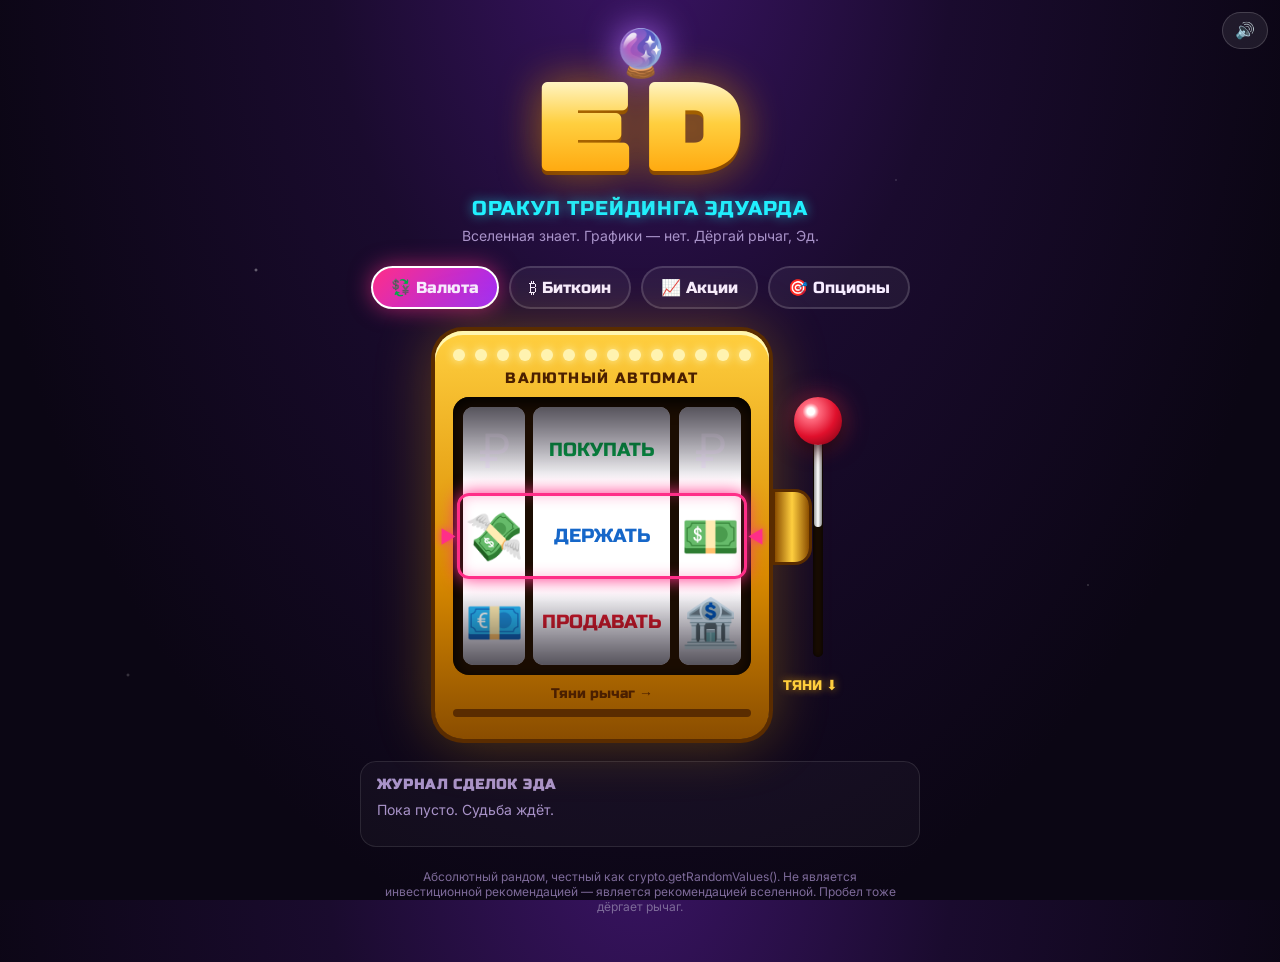
==== commit 083b6de6: "Первая версия: 5 сек вращения, надписи помещаются в барабан, адаптив под телефон Co-Authored-By: Cla" ====
--- a/index.html
+++ b/index.html
@@ -54,14 +54,14 @@
 .spinning .bulb{animation-duration:.15s}
 @keyframes blink{50%{background:#ff2e88;box-shadow:0 0 10px #ff2e88}}
 .mname{font-family:'Russo One',sans-serif;text-align:center;color:#4a1f00;font-size:15px;margin:-4px 0 10px;letter-spacing:.08em;text-transform:uppercase}
-.window{position:relative;display:grid;grid-template-columns:1fr 1.7fr 1fr;gap:8px;background:#1b0d02;padding:10px;border-radius:16px;box-shadow:inset 0 6px 18px #000}
-.reel{position:relative;height:var(--h3);overflow:hidden;border-radius:10px;
+.window{position:relative;display:grid;grid-template-columns:1fr 2.2fr 1fr;gap:8px;background:#1b0d02;padding:10px;border-radius:16px;box-shadow:inset 0 6px 18px #000}
+.reel{position:relative;height:var(--h3);overflow:hidden;border-radius:10px;container-type:inline-size;
   background:linear-gradient(180deg,#d9d2e6 0%,#fff 30%,#fff 70%,#d9d2e6 100%)}
 .reel::after{content:"";position:absolute;inset:0;pointer-events:none;
   background:linear-gradient(180deg,#0009 0%,transparent 28%,transparent 72%,#0009 100%)}
 .strip{position:absolute;left:0;right:0;top:0;will-change:transform}
 .cell{height:var(--h);display:flex;align-items:center;justify-content:center;font-size:calc(var(--h)*.55);user-select:none}
-.cell.word{font-family:'Russo One',sans-serif;font-size:calc(var(--h)*.33);letter-spacing:.02em}
+.cell.word{font-family:'Russo One',sans-serif;font-size:min(calc(var(--h)*.33),13.5cqw);letter-spacing:0;white-space:nowrap}
 .w-buy{color:#0a9c4c}.w-sell{color:#d31a2e}.w-hold{color:#1667c9}
 .blur .strip{filter:blur(1.5px)}
 .payline{position:absolute;left:4px;right:4px;top:50%;height:var(--h);transform:translateY(-50%);border:3px solid var(--pink);border-radius:12px;
@@ -69,7 +69,7 @@
 .payline::before,.payline::after{content:"▶";position:absolute;top:50%;transform:translateY(-50%);color:var(--pink);font-size:18px;text-shadow:0 0 8px var(--pink)}
 .payline::before{left:-20px}.payline::after{right:-20px;transform:translateY(-50%) scaleX(-1)}
 :root{--h:86px;--h3:258px}
-@media (max-width:560px){:root{--h:64px;--h3:192px}.machine{padding:12px 10px 16px}}
+@media (max-width:560px){:root{--h:64px;--h3:192px}.machine{padding:12px 10px 16px}.machine-wrap{width:100%}.machine{flex:1;min-width:0}.window{gap:5px;padding:7px}.lever{width:54px;height:240px}.mkt{font-size:14px;padding:9px 14px}.payline::before{left:-15px;font-size:13px}.payline::after{right:-15px;font-size:13px}}
 
 .timer{font-family:'Russo One',sans-serif;text-align:center;color:#4a1f00;margin-top:10px;font-size:14px;min-height:18px}
 .bar{height:8px;background:#5a2c00;border-radius:4px;overflow:hidden;margin-top:6px}
@@ -100,7 +100,7 @@
 .overlay{position:fixed;inset:0;z-index:20;display:flex;align-items:center;justify-content:center;flex-direction:column;gap:18px;padding:16px;
   background:#000c;opacity:0;pointer-events:none;transition:opacity .3s;text-align:center}
 .overlay.show{opacity:1;pointer-events:auto}
-.verdict{font-family:'Rubik Mono One',sans-serif;font-size:clamp(34px,9vw,92px);line-height:1.05;transform:scale(.2) rotate(-12deg);opacity:0}
+.verdict{font-family:'Rubik Mono One',sans-serif;font-size:clamp(26px,7.4vw,84px);max-width:100%;overflow-wrap:anywhere;line-height:1.05;transform:scale(.2) rotate(-12deg);opacity:0}
 .overlay.show .verdict{animation:slam .7s cubic-bezier(.2,1.6,.4,1) forwards}
 @keyframes slam{to{transform:scale(1) rotate(-3deg);opacity:1}}
 .overlay.buy .verdict{color:var(--buy);text-shadow:0 0 30px var(--buy),0 6px 0 #064}
@@ -194,8 +194,8 @@
     prophecy:['Вселенная говорит: ничего не трогай. Вообще ничего.','Истинный трейдер — это скала. Будь скалой, Эд.','Терпение — тоже позиция. Самая дзенская.','Гадалка зевнула и сказала: «Подожди». Это всё.']},
 };
 const KEYS = Object.keys(DECISIONS);
-const SPIN_MS = 10000;
-const STOPS = [5200, 7600, SPIN_MS]; // reels stop one by one, the center one last
+const SPIN_MS = 5000;
+const STOPS = [2700, 3800, SPIN_MS]; // reels stop one by one, the center one last
 
 const rnd = n => { const a = new Uint32Array(1); crypto.getRandomValues(a); return a[0] % n; };
 const pick = arr => arr[rnd(arr.length)];
@@ -262,7 +262,7 @@
   const t0 = performance.now();
 
   const plans = reels.map((r,i) => {
-    const len = 40 + i*18 + (i===1?30:0);
+    const len = 26 + i*10 + (i===1?14:0);
     const items = build(i, len, i===1 ? result : undefined);
     const strip = r.querySelector('.strip');
     strip.innerHTML = items.map(cellHTML).join('');
@@ -343,7 +343,9 @@
 
 // ---------- lever ----------
 const lever = $('lever'), knob = $('knob'), rod = $('rod');
-const TOP = 20, BOTTOM = 232, MID = 150; // knob y range, rod pivot y
+let TOP = 20, BOTTOM = 232, MID = 150; // knob y range, rod pivot y
+function leverGeom(){ const lh = lever.offsetHeight; BOTTOM = lh - 68; MID = lh/2; }
+leverGeom(); addEventListener('resize', ()=>{ if(!spinning){ leverGeom(); setKnob(TOP); } });
 function setKnob(y){
   knob.style.top = y+'px';
   const cy = y+24;
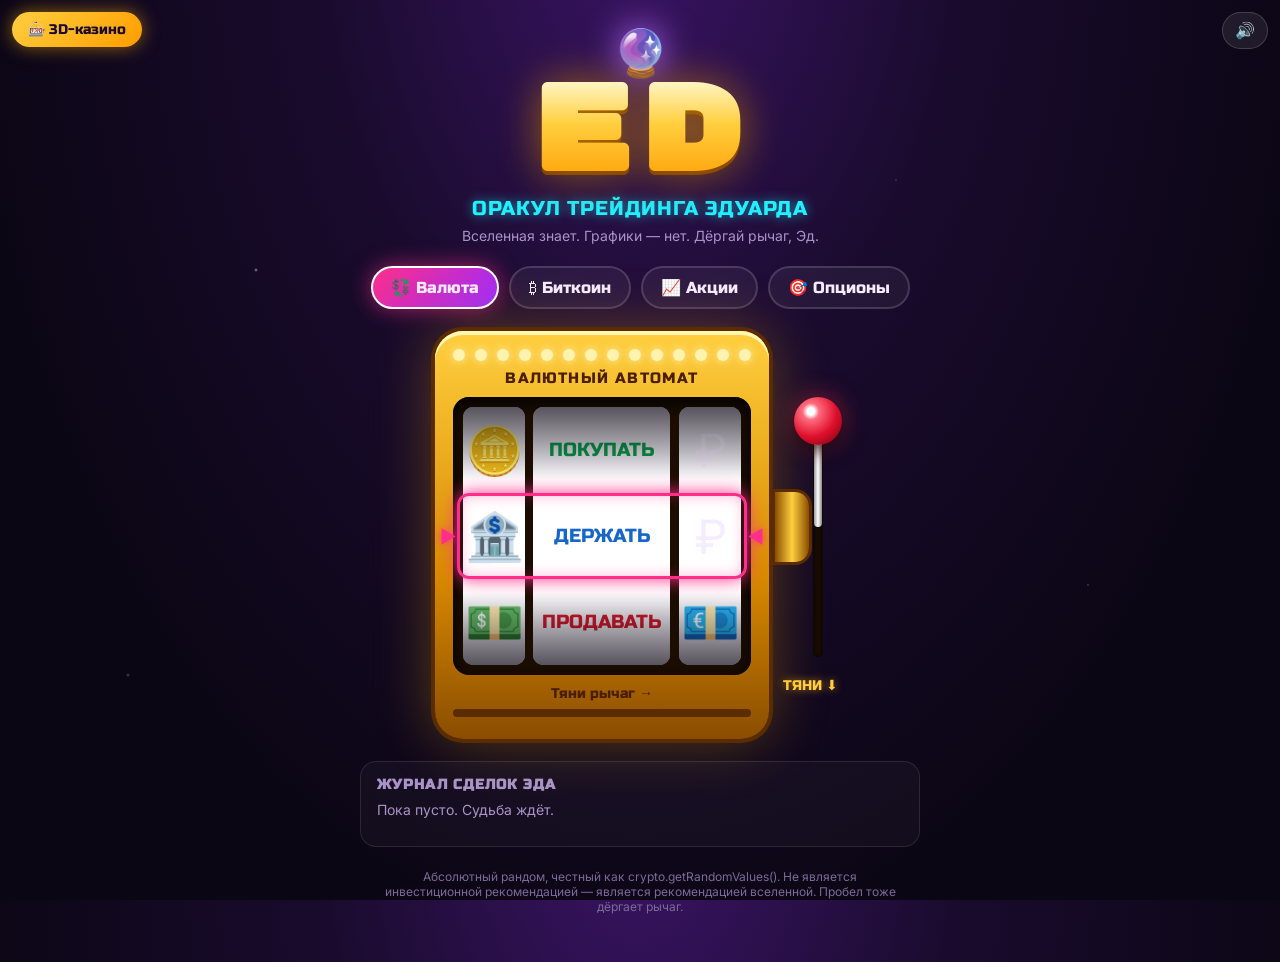
==== commit bc214ec8: "3D-версия ED Casino в /3d/ и ссылка на неё с главной Co-Authored-By: Claude Opus 5.5 <noreply@anthro" ====
--- a/index.html
+++ b/index.html
@@ -122,6 +122,7 @@
 <body>
 <div class="stars"></div>
 <button class="sound" id="sound" title="Звук">🔊</button>
+<a href="3d/" style="position:fixed;top:12px;left:12px;z-index:40;font-family:'Russo One',sans-serif;font-size:14px;color:#1a0b2e;background:linear-gradient(135deg,#ffcf3f,#ff9d00);padding:9px 16px;border-radius:999px;text-decoration:none;box-shadow:0 0 18px #ffb30088">🎰 3D-казино</a>
 <main>
   <header>
     <div class="crystal">🔮</div>
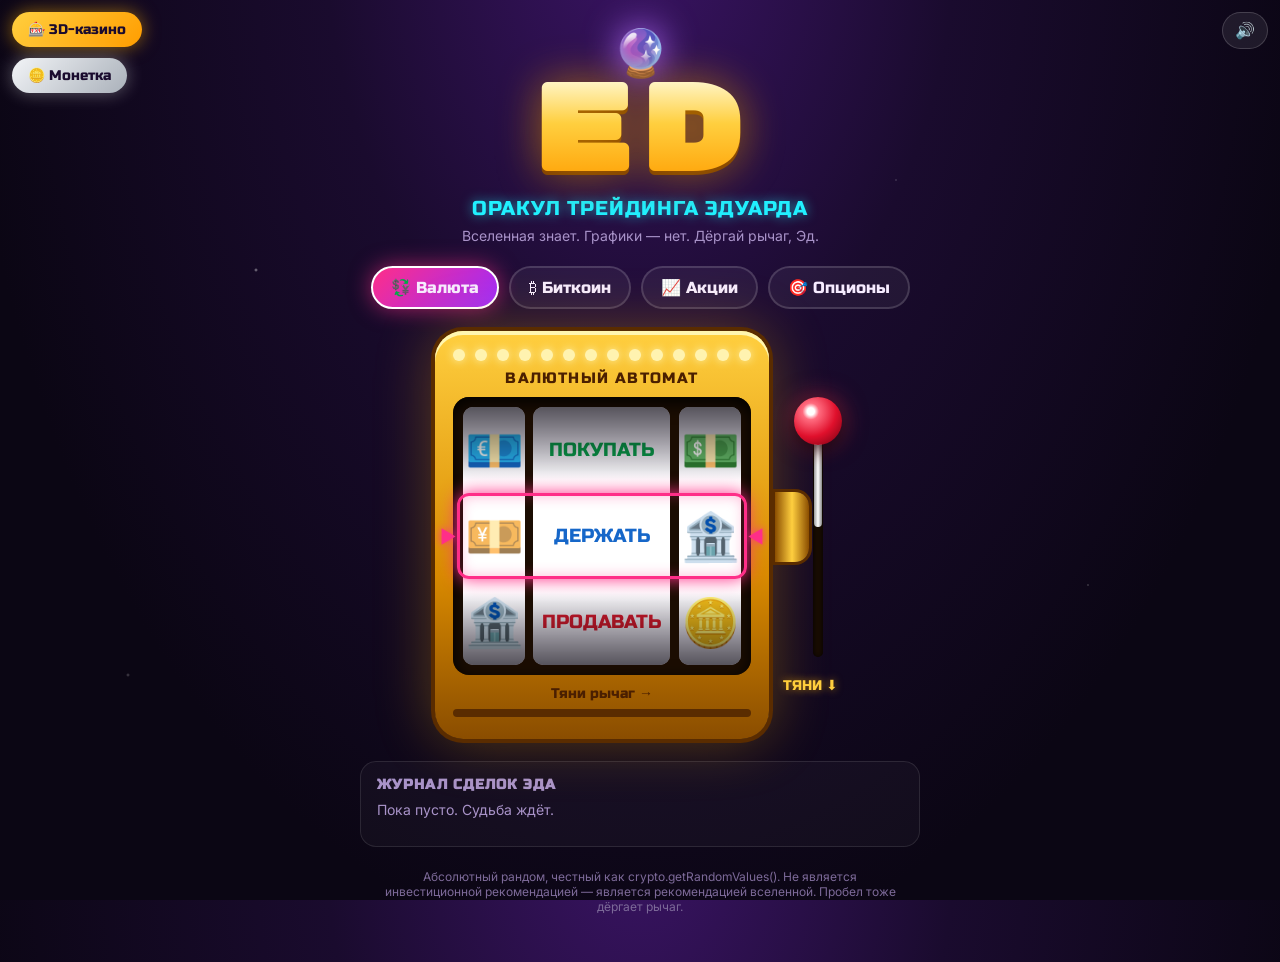
==== commit 1f565362: "Монетка 5 ₽: реалистичное подбрасывание в 3D со звуком, страница /coin/ Co-Authored-By: Claude Opus " ====
--- a/index.html
+++ b/index.html
@@ -123,6 +123,7 @@
 <div class="stars"></div>
 <button class="sound" id="sound" title="Звук">🔊</button>
 <a href="3d/" style="position:fixed;top:12px;left:12px;z-index:40;font-family:'Russo One',sans-serif;font-size:14px;color:#1a0b2e;background:linear-gradient(135deg,#ffcf3f,#ff9d00);padding:9px 16px;border-radius:999px;text-decoration:none;box-shadow:0 0 18px #ffb30088">🎰 3D-казино</a>
+<a href="coin/" style="position:fixed;top:58px;left:12px;z-index:40;font-family:'Russo One',sans-serif;font-size:14px;color:#1a0b2e;background:linear-gradient(135deg,#f2f4f7,#aab1ba);padding:9px 16px;border-radius:999px;text-decoration:none;box-shadow:0 0 18px #ffffff55">🪙 Монетка</a>
 <main>
   <header>
     <div class="crystal">🔮</div>
